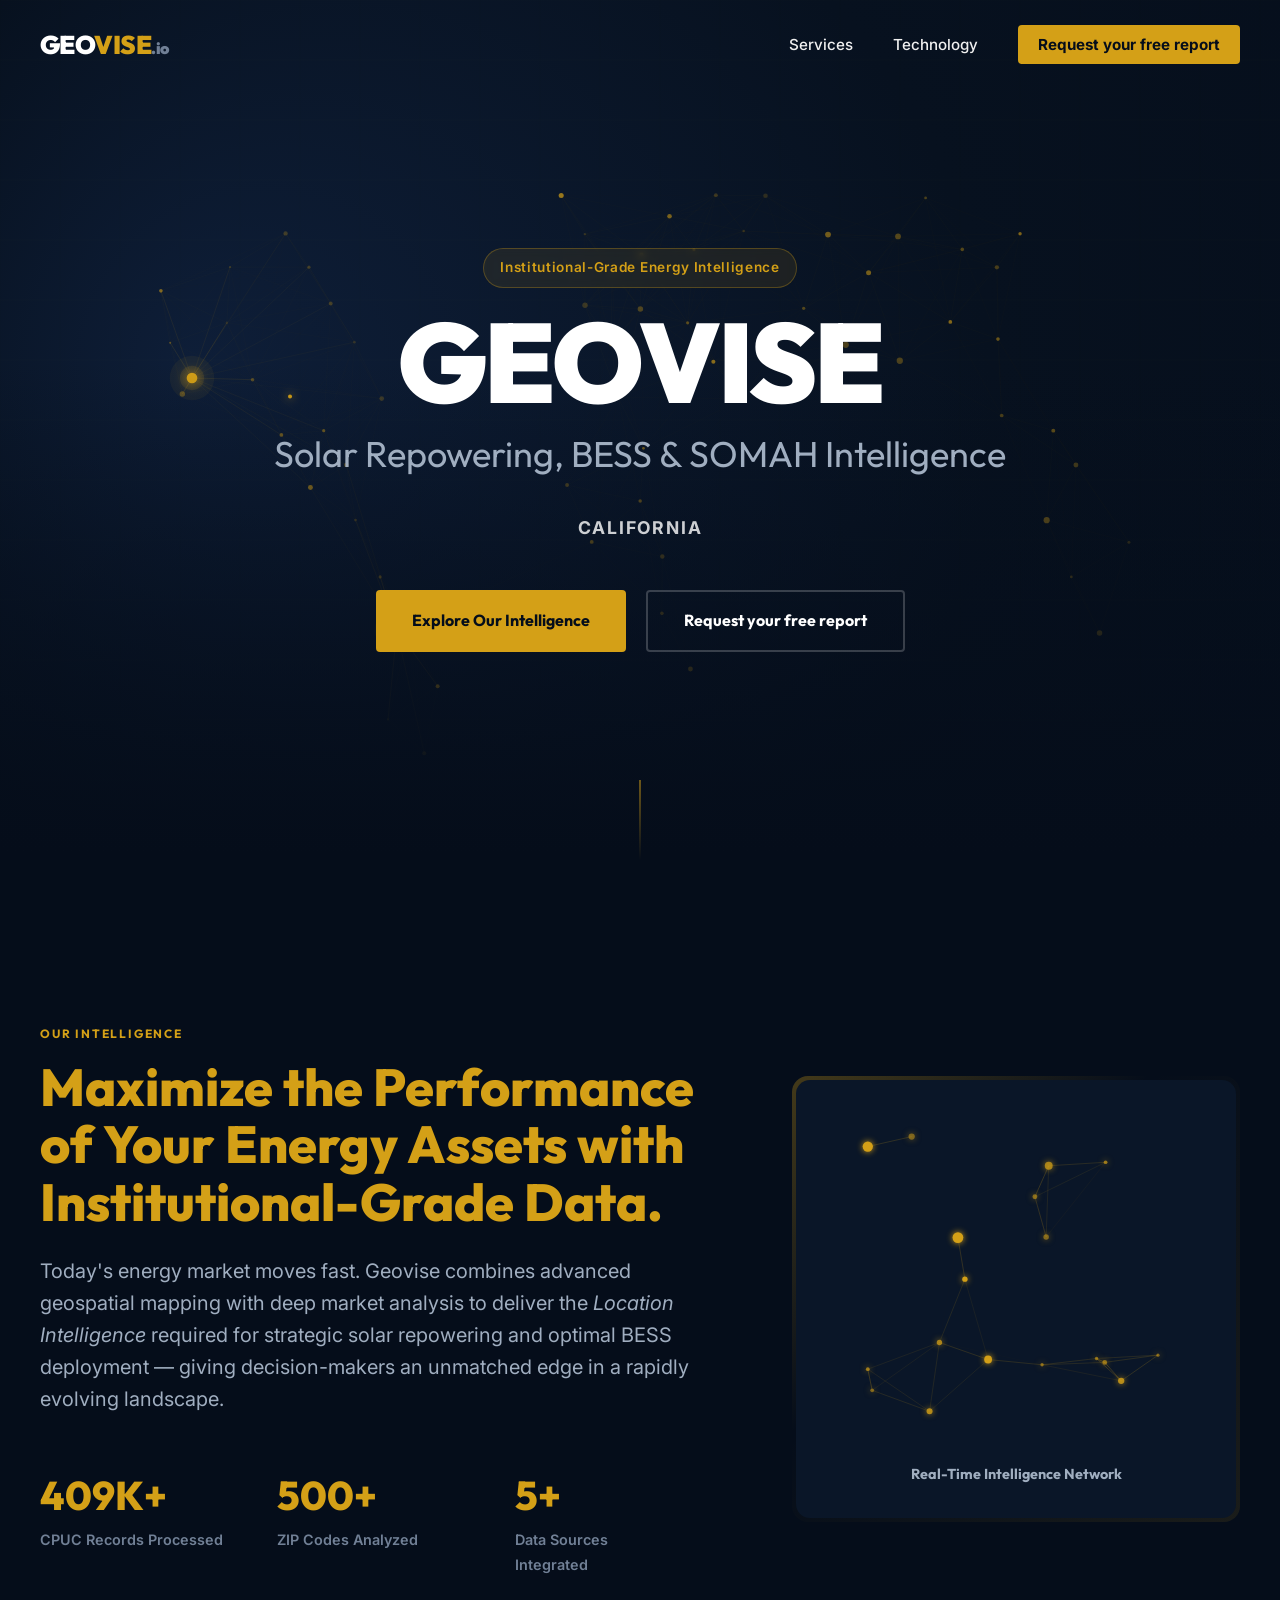
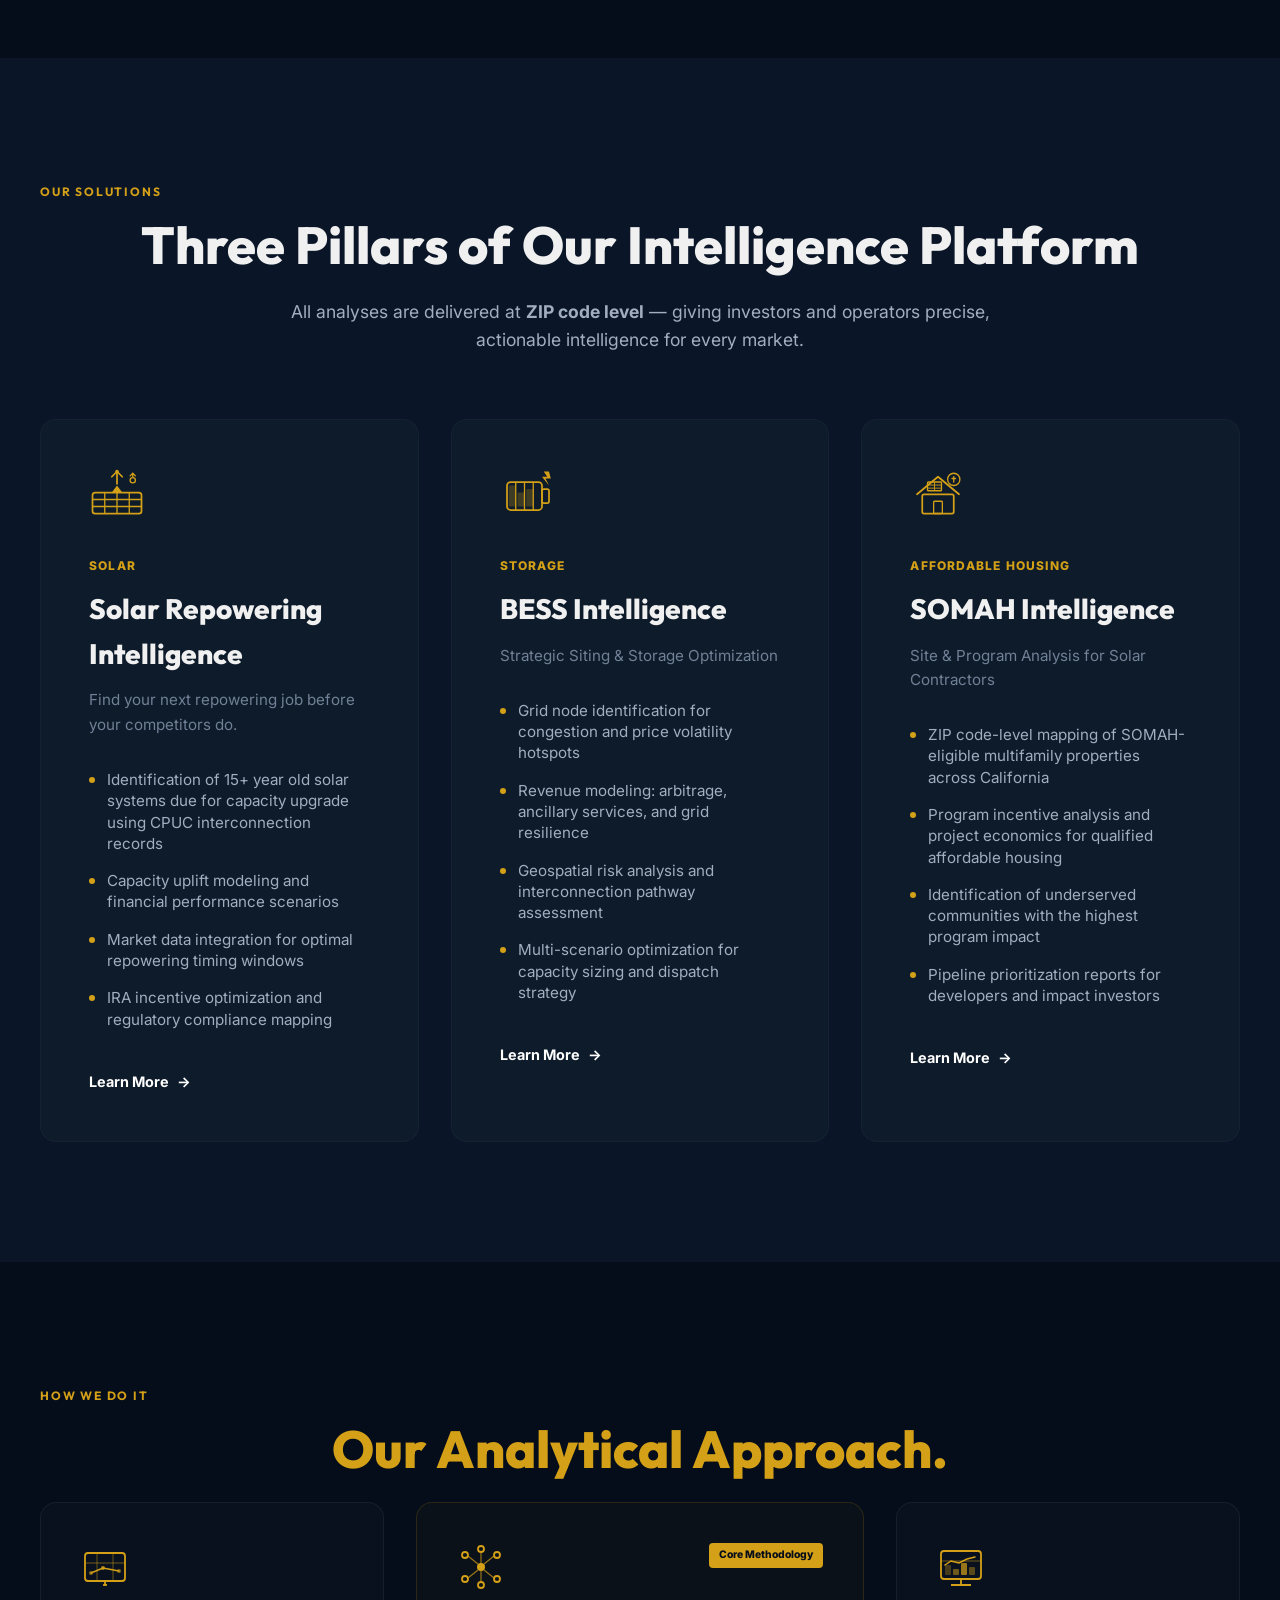
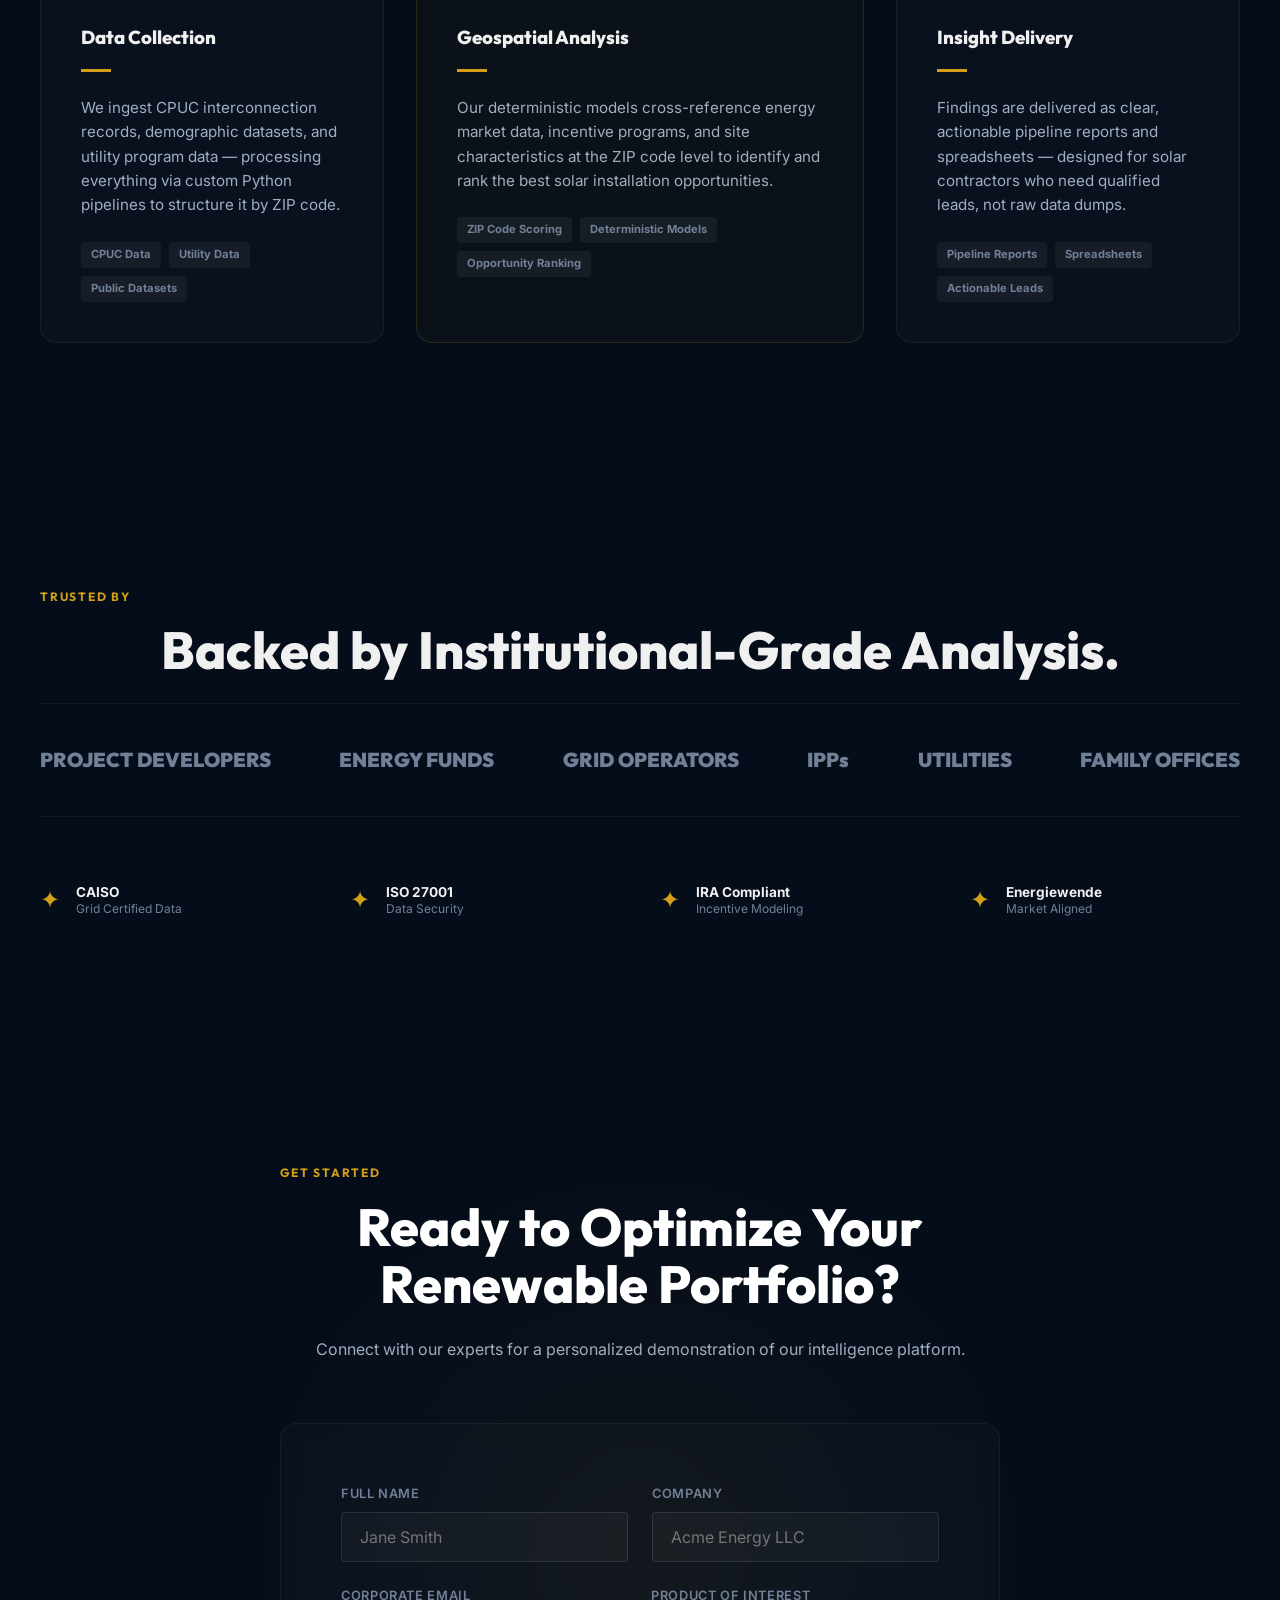
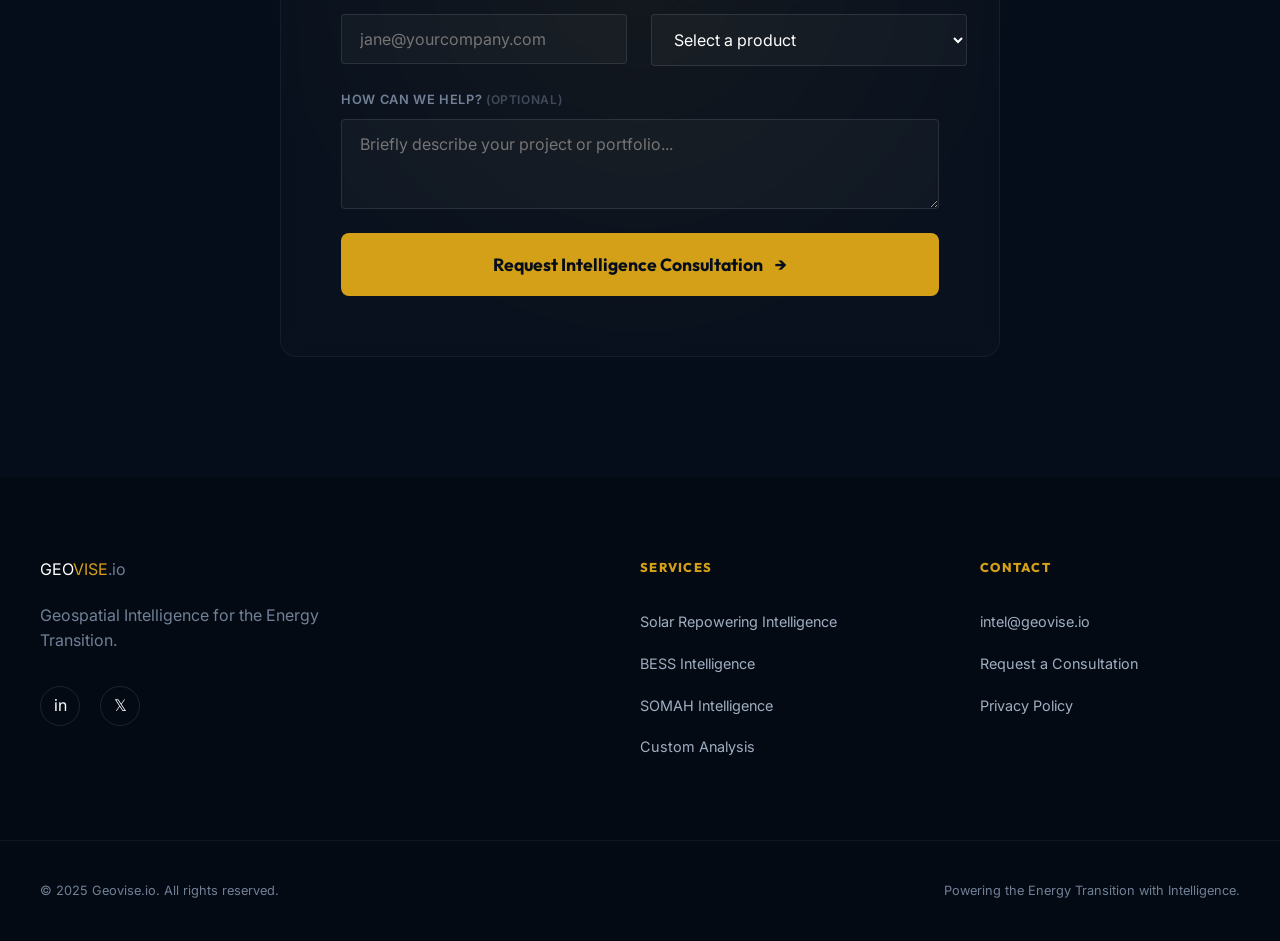
==== index.html @ d4339ce0 "feat: initial commit with landing page and supabase functions" ====
<!DOCTYPE html>
<html lang="en">
<head>
  <meta charset="UTF-8" />
  <meta name="viewport" content="width=device-width, initial-scale=1.0" />
  <title>Geovise.io — Solar Repowering & BESS Intelligence</title>
  <meta name="description" content="Geovise provides institutional-grade geospatial intelligence for solar repowering strategy and BESS deployment optimization across California, Caribbean, LATAM, and Germany." />
  <link rel="preconnect" href="https://fonts.googleapis.com" />
  <link rel="preconnect" href="https://fonts.gstatic.com" crossorigin />
  <link href="https://fonts.googleapis.com/css2?family=Outfit:wght@300;400;500;600;700;800;900&family=Inter:wght@300;400;500;600&display=swap" rel="stylesheet" />
  <link rel="stylesheet" href="styles.css" />
</head>
<body>

  <!-- ====== NAVBAR ====== -->
  <nav class="navbar" id="navbar">
    <div class="nav-container">
      <div class="nav-logo">
        <span class="logo-geo">GEO</span><span class="logo-vise">VISE</span><span class="logo-dot">.io</span>
      </div>
      <ul class="nav-links">
        <li><a href="#services">Services</a></li>
        <li><a href="#technology">Technology</a></li>
        <li><a href="#contact" class="nav-cta">Request your free report</a></li>
      </ul>
      <button class="nav-hamburger" id="hamburger" aria-label="Toggle menu">
        <span></span><span></span><span></span>
      </button>
    </div>
  </nav>

  <!-- ====== 1. HERO ====== -->
  <section class="hero" id="home">
    <canvas id="heroCanvas"></canvas>
    <div class="hero-overlay"></div>
    <div class="hero-content">
      <div class="hero-badge">Institutional-Grade Energy Intelligence</div>
      <h1 class="hero-title">GEOVISE</h1>
      <h2 class="hero-subtitle">Solar Repowering, BESS &amp; SOMAH Intelligence</h2>
      <p class="hero-markets">
        <span class="market-tag">California</span>
      </p>
      <div class="hero-cta-group">
        <a href="#services" class="btn btn-gold" id="hero-cta">Explore Our Intelligence</a>
        <a href="#contact" class="btn btn-outline">Request your free report</a>
      </div>
    </div>
    <div class="hero-scroll-indicator">
      <div class="scroll-line"></div>
    </div>
  </section>

  <!-- ====== 2. VALUE PROPOSITION ====== -->
  <section class="value-section" id="value">
    <div class="container">
      <div class="value-grid">
        <div class="value-text">
          <span class="section-label">Our Intelligence</span>
          <h2 class="section-title gold">Maximize the Performance of Your Energy Assets with Institutional-Grade Data.</h2>
          <p class="value-body">
            Today's energy market moves fast. Geovise combines advanced geospatial mapping with deep market analysis to deliver the <em>Location Intelligence</em> required for strategic solar repowering and optimal BESS deployment — giving decision-makers an unmatched edge in a rapidly evolving landscape.
          </p>
          <div class="value-stats">
            <div class="stat-item">
              <span class="stat-number">409K+</span>
              <span class="stat-label">CPUC Records Processed</span>
            </div>
            <div class="stat-item">
              <span class="stat-number">500+</span>
              <span class="stat-label">ZIP Codes Analyzed</span>
            </div>
            <div class="stat-item">
              <span class="stat-number">5+</span>
              <span class="stat-label">Data Sources<br/>Integrated</span>
            </div>
          </div>
        </div>
        <div class="value-visual">
          <div class="glowing-card">
            <div class="glowing-card-inner">
              <canvas id="miniNetworkCanvas" width="320" height="320"></canvas>
              <div class="glowing-label">Real-Time Intelligence Network</div>
            </div>
          </div>
        </div>
      </div>
    </div>
  </section>

  <!-- ====== 3. PRODUCTS / SERVICES ====== -->
  <section class="services-section" id="services">
    <div class="container">
      <span class="section-label centered">Our Solutions</span>
      <h2 class="section-title centered">Three Pillars of Our Intelligence Platform</h2>
      <p class="services-intro">All analyses are delivered at <strong>ZIP code level</strong> — giving investors and operators precise, actionable intelligence for every market.</p>
      <div class="services-grid services-grid-3">

        <!-- Card 1 -->
        <div class="service-card" id="card-repowering">
          <div class="service-card-glow"></div>
          <div class="service-icon">
            <svg viewBox="0 0 64 64" fill="none" xmlns="http://www.w3.org/2000/svg">
              <rect x="4" y="28" width="56" height="24" rx="3" stroke="#D4A017" stroke-width="2"/>
              <line x1="4" y1="36" x2="60" y2="36" stroke="#D4A017" stroke-width="1.5"/>
              <line x1="4" y1="44" x2="60" y2="44" stroke="#D4A017" stroke-width="1.5"/>
              <line x1="18" y1="28" x2="18" y2="52" stroke="#D4A017" stroke-width="1.5"/>
              <line x1="32" y1="28" x2="32" y2="52" stroke="#D4A017" stroke-width="1.5"/>
              <line x1="46" y1="28" x2="46" y2="52" stroke="#D4A017" stroke-width="1.5"/>
              <path d="M32 20 L26 28 L38 28 Z" fill="#D4A017"/>
              <path d="M32 4 L32 18" stroke="#D4A017" stroke-width="2" stroke-linecap="round"/>
              <path d="M26 10 L32 4 L38 10" stroke="#D4A017" stroke-width="2" stroke-linecap="round" stroke-linejoin="round"/>
              <circle cx="32" cy="4" r="2" fill="#D4A017"/>
              <circle cx="50" cy="14" r="3" fill="none" stroke="#D4A017" stroke-width="1.5"/>
              <line x1="50" y1="11" x2="50" y2="6" stroke="#D4A017" stroke-width="1.5"/>
              <path d="M47 9 L50 6 L53 9" stroke="#D4A017" stroke-width="1.5" stroke-linecap="round"/>
            </svg>
          </div>
          <div class="service-tag">Solar</div>
          <h3 class="service-title">Solar Repowering Intelligence</h3>
          <p class="service-subtitle">Find your next repowering job before your competitors do.</p>
          <ul class="service-list">
            <li>
              <span class="list-dot"></span>
              Identification of 15+ year old solar systems due for capacity upgrade using CPUC interconnection records
            </li>
            <li>
              <span class="list-dot"></span>
              Capacity uplift modeling and financial performance scenarios
            </li>
            <li>
              <span class="list-dot"></span>
              Market data integration for optimal repowering timing windows
            </li>
            <li>
              <span class="list-dot"></span>
              IRA incentive optimization and regulatory compliance mapping
            </li>
          </ul>
          <a href="#contact" class="service-cta">Learn More <span>→</span></a>
        </div>

        <!-- Card 2 -->
        <div class="service-card" id="card-bess">
          <div class="service-card-glow"></div>
          <div class="service-icon">
            <svg viewBox="0 0 64 64" fill="none" xmlns="http://www.w3.org/2000/svg">
              <rect x="8" y="16" width="40" height="32" rx="4" stroke="#D4A017" stroke-width="2"/>
              <rect x="48" y="24" width="8" height="16" rx="2" stroke="#D4A017" stroke-width="2"/>
              <line x1="18" y1="16" x2="18" y2="48" stroke="#D4A017" stroke-width="1.5"/>
              <line x1="28" y1="16" x2="28" y2="48" stroke="#D4A017" stroke-width="1.5"/>
              <line x1="38" y1="16" x2="38" y2="48" stroke="#D4A017" stroke-width="1.5"/>
              <rect x="10" y="20" width="8" height="24" rx="1" fill="#D4A017" fill-opacity="0.25"/>
              <rect x="20" y="28" width="8" height="16" rx="1" fill="#D4A017" fill-opacity="0.25"/>
              <rect x="30" y="24" width="8" height="20" rx="1" fill="#D4A017" fill-opacity="0.25"/>
              <path d="M56 4 L50 4 L54 10 L48 10 L56 20 L52 12 L58 12 Z" fill="#D4A017"/>
            </svg>
          </div>
          <div class="service-tag">Storage</div>
          <h3 class="service-title">BESS Intelligence</h3>
          <p class="service-subtitle">Strategic Siting & Storage Optimization</p>
          <ul class="service-list">
            <li>
              <span class="list-dot"></span>
              Grid node identification for congestion and price volatility hotspots
            </li>
            <li>
              <span class="list-dot"></span>
              Revenue modeling: arbitrage, ancillary services, and grid resilience
            </li>
            <li>
              <span class="list-dot"></span>
              Geospatial risk analysis and interconnection pathway assessment
            </li>
            <li>
              <span class="list-dot"></span>
              Multi-scenario optimization for capacity sizing and dispatch strategy
            </li>
          </ul>
          <a href="#contact" class="service-cta">Learn More <span>→</span></a>
        </div>

        <!-- Card 3: SOMAH -->
        <div class="service-card" id="card-somah">
          <div class="service-card-glow"></div>
          <div class="service-icon">
            <svg viewBox="0 0 64 64" fill="none" xmlns="http://www.w3.org/2000/svg">
              <path d="M8 30 L32 10 L56 30" stroke="#D4A017" stroke-width="2" stroke-linecap="round" stroke-linejoin="round"/>
              <rect x="14" y="30" width="36" height="22" rx="2" stroke="#D4A017" stroke-width="2"/>
              <rect x="27" y="38" width="10" height="14" rx="1" stroke="#D4A017" stroke-width="1.5"/>
              <rect x="20" y="16" width="16" height="10" rx="1" stroke="#D4A017" stroke-width="1.5"/>
              <line x1="20" y1="19.5" x2="36" y2="19.5" stroke="#D4A017" stroke-width="1"/>
              <line x1="20" y1="23" x2="36" y2="23" stroke="#D4A017" stroke-width="1"/>
              <line x1="28" y1="16" x2="28" y2="26" stroke="#D4A017" stroke-width="1"/>
              <circle cx="50" cy="13" r="7" stroke="#D4A017" stroke-width="1.5"/>
              <path d="M50 10 L50 16 M48 12 L52 12" stroke="#D4A017" stroke-width="1.5" stroke-linecap="round"/>
            </svg>
          </div>
          <div class="service-tag">Affordable Housing</div>
          <h3 class="service-title">SOMAH Intelligence</h3>
          <p class="service-subtitle">Site &amp; Program Analysis for Solar Contractors</p>
          <ul class="service-list">
            <li>
              <span class="list-dot"></span>
              ZIP code-level mapping of SOMAH-eligible multifamily properties across California
            </li>
            <li>
              <span class="list-dot"></span>
              Program incentive analysis and project economics for qualified affordable housing
            </li>
            <li>
              <span class="list-dot"></span>
              Identification of underserved communities with the highest program impact
            </li>
            <li>
              <span class="list-dot"></span>
              Pipeline prioritization reports for developers and impact investors
            </li>
          </ul>
          <a href="#contact" class="service-cta">Learn More <span>→</span></a>
        </div>

      </div>
    </div>
  </section>


  <!-- ====== 5. TECHNOLOGY ====== -->
  <section class="tech-section" id="technology">
    <div class="container">
      <span class="section-label centered">How We Do It</span>
      <h2 class="section-title gold centered">Our Analytical Approach.</h2>
      <div class="tech-grid">

        <div class="tech-box" id="tech-1">
          <div class="tech-icon-wrap">
            <svg viewBox="0 0 48 48" fill="none">
              <rect x="4" y="10" width="40" height="28" rx="3" stroke="#D4A017" stroke-width="1.8"/>
              <line x1="4" y1="20" x2="44" y2="20" stroke="#D4A017" stroke-width="1.2" opacity="0.5"/>
              <line x1="16" y1="10" x2="16" y2="38" stroke="#D4A017" stroke-width="1.2" opacity="0.4"/>
              <line x1="32" y1="10" x2="32" y2="38" stroke="#D4A017" stroke-width="1.2" opacity="0.4"/>
              <circle cx="10" cy="30" r="2" fill="#D4A017" opacity="0.6"/>
              <circle cx="22" cy="25" r="2" fill="#D4A017" opacity="0.8"/>
              <circle cx="38" cy="28" r="2" fill="#D4A017" opacity="0.6"/>
              <path d="M10 30 L22 25 L38 28" stroke="#D4A017" stroke-width="1.4" stroke-linecap="round"/>
              <line x1="22" y1="42" x2="26" y2="42" stroke="#D4A017" stroke-width="1.8"/>
              <line x1="24" y1="38" x2="24" y2="42" stroke="#D4A017" stroke-width="1.8"/>
            </svg>
          </div>
          <h3 class="tech-title">Data Collection</h3>
          <div class="tech-divider"></div>
          <p class="tech-body">We ingest CPUC interconnection records, demographic datasets, and utility program data — processing everything via custom Python pipelines to structure it by ZIP code.</p>
          <ul class="tech-tags">
            <li>CPUC Data</li>
            <li>Utility Data</li>
            <li>Public Datasets</li>
          </ul>
        </div>

        <div class="tech-box featured" id="tech-2">
          <div class="tech-icon-wrap">
            <svg viewBox="0 0 48 48" fill="none">
              <circle cx="24" cy="24" r="4" fill="#D4A017"/>
              <circle cx="8" cy="12" r="3" stroke="#D4A017" stroke-width="1.8"/>
              <circle cx="40" cy="12" r="3" stroke="#D4A017" stroke-width="1.8"/>
              <circle cx="8" cy="36" r="3" stroke="#D4A017" stroke-width="1.8"/>
              <circle cx="40" cy="36" r="3" stroke="#D4A017" stroke-width="1.8"/>
              <circle cx="24" cy="6" r="3" stroke="#D4A017" stroke-width="1.8"/>
              <circle cx="24" cy="42" r="3" stroke="#D4A017" stroke-width="1.8"/>
              <line x1="11" y1="13" x2="21" y2="21" stroke="#D4A017" stroke-width="1.2" opacity="0.7"/>
              <line x1="37" y1="13" x2="27" y2="21" stroke="#D4A017" stroke-width="1.2" opacity="0.7"/>
              <line x1="11" y1="35" x2="21" y2="27" stroke="#D4A017" stroke-width="1.2" opacity="0.7"/>
              <line x1="37" y1="35" x2="27" y2="27" stroke="#D4A017" stroke-width="1.2" opacity="0.7"/>
              <line x1="24" y1="9" x2="24" y2="20" stroke="#D4A017" stroke-width="1.2" opacity="0.7"/>
              <line x1="24" y1="28" x2="24" y2="39" stroke="#D4A017" stroke-width="1.2" opacity="0.7"/>
            </svg>
          </div>
          <div class="tech-featured-badge">Core Methodology</div>
          <h3 class="tech-title">Geospatial Analysis</h3>
          <div class="tech-divider"></div>
          <p class="tech-body">Our deterministic models cross-reference energy market data, incentive programs, and site characteristics at the ZIP code level to identify and rank the best solar installation opportunities.</p>
          <ul class="tech-tags">
            <li>ZIP Code Scoring</li>
            <li>Deterministic Models</li>
            <li>Opportunity Ranking</li>
          </ul>
        </div>

        <div class="tech-box" id="tech-3">
          <div class="tech-icon-wrap">
            <svg viewBox="0 0 48 48" fill="none">
              <rect x="4" y="8" width="40" height="28" rx="3" stroke="#D4A017" stroke-width="1.8"/>
              <line x1="4" y1="18" x2="44" y2="18" stroke="#D4A017" stroke-width="1.2" opacity="0.5"/>
              <rect x="8" y="22" width="6" height="10" rx="1" fill="#D4A017" fill-opacity="0.3"/>
              <rect x="16" y="26" width="6" height="6" rx="1" fill="#D4A017" fill-opacity="0.5"/>
              <rect x="24" y="20" width="6" height="12" rx="1" fill="#D4A017" fill-opacity="0.7"/>
              <rect x="32" y="24" width="6" height="8" rx="1" fill="#D4A017" fill-opacity="0.4"/>
              <path d="M8 22 L14 18 L22 20 L30 16 L38 14" stroke="#D4A017" stroke-width="1.5" stroke-linecap="round"/>
              <line x1="20" y1="36" x2="28" y2="36" stroke="#D4A017" stroke-width="1.8"/>
              <line x1="24" y1="36" x2="24" y2="42" stroke="#D4A017" stroke-width="1.8"/>
              <line x1="14" y1="42" x2="34" y2="42" stroke="#D4A017" stroke-width="2"/>
            </svg>
          </div>
          <h3 class="tech-title">Insight Delivery</h3>
          <div class="tech-divider"></div>
          <p class="tech-body">Findings are delivered as clear, actionable pipeline reports and spreadsheets — designed for solar contractors who need qualified leads, not raw data dumps.</p>
          <ul class="tech-tags">
            <li>Pipeline Reports</li>
            <li>Spreadsheets</li>
            <li>Actionable Leads</li>
          </ul>
        </div>

      </div>
    </div>
  </section>

  <!-- ====== 6. TRUST / SOCIAL PROOF ====== -->
  <section class="trust-section" id="trust">
    <div class="container">
      <span class="section-label centered">Trusted By</span>
      <h2 class="section-title centered">Backed by Institutional-Grade Analysis.</h2>
      <div class="trust-strip">
        <div class="trust-logo">PROJECT DEVELOPERS</div>
        <div class="trust-logo">ENERGY FUNDS</div>
        <div class="trust-logo">GRID OPERATORS</div>
        <div class="trust-logo">IPPs</div>
        <div class="trust-logo">UTILITIES</div>
        <div class="trust-logo">FAMILY OFFICES</div>
      </div>
      <div class="trust-badges">
        <div class="trust-badge">
          <div class="trust-badge-icon">✦</div>
          <div class="trust-badge-text">CAISO<br/><small>Grid Certified Data</small></div>
        </div>
        <div class="trust-badge">
          <div class="trust-badge-icon">✦</div>
          <div class="trust-badge-text">ISO 27001<br/><small>Data Security</small></div>
        </div>
        <div class="trust-badge">
          <div class="trust-badge-icon">✦</div>
          <div class="trust-badge-text">IRA Compliant<br/><small>Incentive Modeling</small></div>
        </div>
        <div class="trust-badge">
          <div class="trust-badge-icon">✦</div>
          <div class="trust-badge-text">Energiewende<br/><small>Market Aligned</small></div>
        </div>
      </div>
    </div>
  </section>

  <!-- ====== 7. LEAD GEN / CTA ====== -->
  <section class="contact-section" id="contact">
    <div class="contact-bg-glow"></div>
    <div class="container contact-container">
      <div class="contact-header">
        <span class="section-label centered">Get Started</span>
        <h2 class="section-title centered white">Ready to Optimize Your Renewable Portfolio?</h2>
        <p class="contact-subtitle">Connect with our experts for a personalized demonstration of our intelligence platform.</p>
      </div>
      <form class="contact-form" id="contactForm" novalidate>
        <div class="form-row">
          <div class="form-group">
            <label for="fullName">Full Name</label>
            <input type="text" id="fullName" name="fullName" placeholder="Jane Smith" required />
          </div>
          <div class="form-group">
            <label for="company">Company</label>
            <input type="text" id="company" name="company" placeholder="Acme Energy LLC" required />
          </div>
        </div>
        <div class="form-row">
          <div class="form-group">
            <label for="email">Corporate Email</label>
            <input type="email" id="email" name="email" placeholder="jane@yourcompany.com" required />
          </div>
          <div class="form-group">
            <label for="product">Product of Interest</label>
            <select id="product" name="product" required>
              <option value="" disabled selected>Select a product</option>
              <option value="Solar Repowering Pipeline Report">Solar Repowering Pipeline Report</option>
              <option value="SOMAH Market Intelligence Report">SOMAH Market Intelligence Report</option>
              <option value="BESS Site Intelligence Report">BESS Site Intelligence Report</option>
              <option value="Custom Analysis — Contact us">Custom Analysis — Contact us</option>
            </select>
          </div>
        </div>
        <div class="form-group full-width">
          <label for="message">How Can We Help? <span class="optional">(Optional)</span></label>
          <textarea id="message" name="message" rows="3" placeholder="Briefly describe your project or portfolio..."></textarea>
        </div>
        <button type="submit" class="btn btn-gold btn-large" id="submitBtn">
          Request Intelligence Consultation
          <span class="btn-arrow">→</span>
        </button>
      </form>
      <div class="form-success" id="formSuccess">
        <div class="success-icon">✦</div>
        <h3>Request Received</h3>
        <p>Our intelligence team will reach out within 24 hours.</p>
      </div>
    </div>
  </section>

  <!-- ====== 8. FOOTER ====== -->
  <footer class="footer" id="footer">
    <div class="footer-top">
      <div class="container footer-grid">
        <div class="footer-brand">
          <div class="footer-logo">
            <span class="logo-geo">GEO</span><span class="logo-vise">VISE</span><span class="logo-dot">.io</span>
          </div>
          <p class="footer-tagline">Geospatial Intelligence for the Energy Transition.</p>
          <div class="footer-socials">
            <a href="#" aria-label="LinkedIn" class="social-link">in</a>
            <a href="#" aria-label="Twitter/X" class="social-link">𝕏</a>
          </div>
        </div>
        <div class="footer-col">
          <h5 class="footer-heading">Services</h5>
          <ul>
            <li><a href="#services">Solar Repowering Intelligence</a></li>
            <li><a href="#services">BESS Intelligence</a></li>
            <li><a href="#services">SOMAH Intelligence</a></li>
            <li><a href="#contact">Custom Analysis</a></li>
          </ul>
        </div>

        <div class="footer-col">
          <h5 class="footer-heading">Contact</h5>
          <ul>
            <li><a href="mailto:intel@geovise.io">intel@geovise.io</a></li>
            <li><a href="#contact">Request a Consultation</a></li>
            <li><a href="#">Privacy Policy</a></li>
          </ul>
        </div>
      </div>
    </div>
    <div class="footer-bottom">
      <div class="container footer-bottom-inner">
        <span>© 2025 Geovise.io. All rights reserved.</span>
        <span>Powering the Energy Transition with Intelligence.</span>
      </div>
    </div>
  </footer>

  <script src="main.js"></script>
</body>
</html>
---- styles.css ----
/* =========================================================
   GEOVISE.IO — STYLES.CSS
    Institutional-Grade Energy Transition Intelligence
   ========================================================= */

/* ── 1. TOKENS & RESET ──────────────────────────────────── */
:root {
  /* Colors - Sleek Navy & Gold Palette */
  --bg-deep: #050d1a;
  --bg-dark: #0a1628;
  --bg-light: #0d1b2a;
  --bg-accent: #1b263b;

  --navy-900: #0d1b2a;
  --navy-800: #1b263b;
  --navy-600: #415a77;

  --gold-500: #D4A017;
  --gold-400: #e5b32f;
  --gold-600: #b8860b;

  --text-primary: #f0f0f0;
  --text-secondary: #a0aec0;
  --text-muted: #718096;

  --white: #ffffff;
  --black: #000000;

  /* Typography */
  --font-heading: 'Outfit', sans-serif;
  --font-body: 'Inter', sans-serif;

  /* Spacing & Borders */
  --container-width: 1280px;
  --radius-sm: 4px;
  --radius-md: 8px;
  --radius-lg: 16px;
  --border-glow: 1px solid rgba(212, 160, 23, 0.15);

  /* Animations */
  --transition-smooth: all 0.4s cubic-bezier(0.165, 0.84, 0.44, 1);
  --transition-fast: all 0.2s ease;
}

* {
  margin: 0;
  padding: 0;
  box-sizing: border-box;
}

html {
  scroll-behavior: smooth;
}

body {
  background-color: var(--bg-deep);
  color: var(--text-primary);
  font-family: var(--font-body);
  line-height: 1.6;
  overflow-x: hidden;
  -webkit-font-smoothing: antialiased;
}

/* ── 2. GENERAL UTILITIES ───────────────────────────────── */
.container {
  max-width: var(--container-width);
  margin: 0 auto;
  padding: 0 40px;
}

section {
  padding: 120px 0;
  position: relative;
}

.centered { text-align: center; }
.gold { color: var(--gold-500); }
.white { color: var(--white); }

.section-label {
  display: inline-block;
  text-transform: uppercase;
  letter-spacing: 0.15em;
  font-weight: 700;
  font-size: 0.75rem;
  color: var(--gold-500);
  margin-bottom: 1rem;
  font-family: var(--font-heading);
}

.section-title {
  font-family: var(--font-heading);
  font-size: clamp(2rem, 5vw, 3.25rem);
  font-weight: 800;
  line-height: 1.1;
  margin-bottom: 1.5rem;
}

.btn {
  display: inline-flex;
  align-items: center;
  justify-content: center;
  padding: 16px 36px;
  font-family: var(--font-heading);
  font-weight: 700;
  font-size: 1rem;
  text-decoration: none;
  border-radius: var(--radius-sm);
  transition: var(--transition-smooth);
  cursor: pointer;
  border: none;
}

.btn-gold {
  background: var(--gold-500);
  color: var(--bg-deep);
}
.btn-gold:hover {
  background: var(--gold-400);
  transform: translateY(-2px);
  box-shadow: 0 10px 20px rgba(212, 160, 23, 0.2);
}

.btn-outline {
  background: transparent;
  color: var(--white);
  border: 2px solid rgba(255, 255, 255, 0.2);
}
.btn-outline:hover {
  border-color: var(--gold-500);
  color: var(--gold-500);
  transform: translateY(-2px);
}

/* ── 3. NAVBAR ─────────────────────────────────────────── */
.navbar {
  position: fixed;
  top: 0;
  left: 0;
  width: 100%;
  height: 90px;
  z-index: 1000;
  display: flex;
  align-items: center;
  transition: var(--transition-smooth);
}

.navbar.scrolled {
  height: 70px;
  background: rgba(5, 13, 26, 0.85);
  backdrop-filter: blur(12px);
  border-bottom: 1px solid rgba(212, 160, 23, 0.1);
}

.nav-container {
  width: 100%;
  max-width: var(--container-width);
  margin: 0 auto;
  padding: 0 40px;
  display: flex;
  justify-content: space-between;
  align-items: center;
}

.nav-logo {
  font-family: var(--font-heading);
  font-size: 1.6rem;
  font-weight: 900;
  letter-spacing: -0.02em;
}
.logo-geo { color: var(--white); }
.logo-vise { color: var(--gold-500); }
.logo-dot { color: var(--text-muted); font-size: 1rem; }

.nav-links {
  display: flex;
  list-style: none;
  gap: 40px;
}
.nav-links a {
  text-decoration: none;
  color: var(--text-primary);
  font-weight: 500;
  font-size: 0.95rem;
  transition: var(--transition-fast);
}
.nav-links a:hover {
  color: var(--gold-500);
}

.nav-cta {
  background: var(--gold-500);
  color: var(--bg-deep) !important;
  padding: 10px 20px;
  border-radius: var(--radius-sm);
  font-weight: 700 !important;
}

.nav-hamburger {
  display: none;
  background: none;
  border: none;
  width: 30px;
  height: 20px;
  position: relative;
  cursor: pointer;
}
.nav-hamburger span {
  display: block;
  width: 100%;
  height: 2px;
  background: var(--white);
  margin-bottom: 6px;
  transition: 0.3s;
}

/* ── 4. HERO SECTION ───────────────────────────────────── */
.hero {
  height: 100vh;
  min-height: 800px;
  display: flex;
  align-items: center;
  justify-content: center;
  text-align: center;
  overflow: hidden;
  position: relative;
}

#heroCanvas {
  position: absolute;
  top: 0;
  left: 0;
  width: 100%;
  height: 100%;
}

.hero-overlay {
  position: absolute;
  top: 0;
  left: 0;
  width: 100%;
  height: 100%;
  background: linear-gradient(to bottom, transparent 40%, var(--bg-deep) 95%);
}

.hero-content {
  position: relative;
  z-index: 10;
  max-width: 900px;
  padding: 0 20px;
}

.hero-badge {
  display: inline-block;
  padding: 8px 16px;
  background: rgba(212, 160, 23, 0.1);
  border: 1px solid rgba(212, 160, 23, 0.3);
  color: var(--gold-500);
  font-weight: 600;
  font-size: 0.85rem;
  border-radius: 40px;
  margin-bottom: 24px;
  letter-spacing: 0.05em;
  backdrop-filter: blur(4px);
}

.hero-title {
  font-family: var(--font-heading);
  font-size: clamp(3.5rem, 10vw, 7rem);
  font-weight: 900;
  color: var(--white);
  line-height: 0.9;
  margin-bottom: 12px;
  letter-spacing: -3px;
}

.hero-subtitle {
  font-family: var(--font-heading);
  font-size: clamp(1.25rem, 3vw, 2.25rem);
  font-weight: 400;
  color: var(--text-secondary);
  margin-bottom: 32px;
}

.hero-markets {
  margin-bottom: 48px;
  display: flex;
  gap: 12px;
  justify-content: center;
}
.market-tag {
  color: var(--white);
  font-weight: 700;
  font-size: 1.1rem;
  letter-spacing: 0.1em;
  text-transform: uppercase;
  opacity: 0.8;
}

.hero-cta-group {
  display: flex;
  gap: 20px;
  justify-content: center;
}

.hero-scroll-indicator {
  position: absolute;
  bottom: 40px;
  left: 50%;
  transform: translateX(-50%);
  display: flex;
  flex-direction: column;
  align-items: center;
}
.scroll-line {
  width: 1px;
  height: 80px;
  background: linear-gradient(to bottom, var(--gold-500), transparent);
  animation: scrollAnim 2s infinite;
}

@keyframes scrollAnim {
  0% { transform: scaleY(0); transform-origin: top; }
  50% { transform: scaleY(1); transform-origin: top; }
  51% { transform: scaleY(1); transform-origin: bottom; }
  100% { transform: scaleY(0); transform-origin: bottom; }
}

/* ── 5. VALUE PROPOSITION ───────────────────────────────── */
.value-section {
  padding-bottom: 80px;
}
.value-grid {
  display: grid;
  grid-template-columns: 1.2fr 0.8fr;
  gap: 80px;
  align-items: center;
}

.value-body {
  font-size: 1.25rem;
  color: var(--text-secondary);
  margin-bottom: 48px;
}

.value-stats {
  display: grid;
  grid-template-columns: repeat(3, 1fr);
  gap: 40px;
}
.stat-number {
  display: block;
  font-family: var(--font-heading);
  font-size: 2.5rem;
  font-weight: 800;
  color: var(--gold-500);
}
.stat-label {
  font-size: 0.9rem;
  font-weight: 600;
  color: var(--text-muted);
}

.glowing-card {
  position: relative;
  padding: 4px;
  background: linear-gradient(135deg, rgba(212,160,23,0.3) 0%, transparent 40%, rgba(212,160,23,0.1) 100%);
  border-radius: var(--radius-lg);
}
.glowing-card-inner {
  background: var(--bg-dark);
  border-radius: calc(var(--radius-lg) - 2px);
  padding: 32px;
  text-align: center;
  position: relative;
}
#miniNetworkCanvas {
  max-width: 100%;
}
.glowing-label {
  margin-top: 24px;
  font-family: var(--font-heading);
  font-weight: 700;
  color: var(--text-secondary);
  font-size: 0.9rem;
}

/* ── 6. SERVICES ───────────────────────────────────────── */
.services-section { background: var(--bg-dark); }
.services-intro {
  max-width: 700px;
  margin: 0 auto 64px;
  text-align: center;
  font-size: 1.1rem;
  color: var(--text-secondary);
}

.services-grid {
  display: grid;
  grid-template-columns: repeat(3, 1fr);
  gap: 32px;
}

.service-card {
  background: var(--bg-light);
  padding: 48px;
  border-radius: var(--radius-lg);
  border: 1px solid rgba(255, 255, 255, 0.03);
  transition: var(--transition-smooth);
  position: relative;
  overflow: hidden;
}
.service-card:hover { border-color: rgba(212, 160, 23, 0.2); }

.service-icon { width: 56px; height: 56px; margin-bottom: 32px; }

.service-tag {
  font-size: 0.75rem;
  font-weight: 800;
  text-transform: uppercase;
  color: var(--gold-500);
  margin-bottom: 12px;
  letter-spacing: 0.1em;
}

.service-title {
  font-family: var(--font-heading);
  font-size: 1.75rem;
  font-weight: 800;
  margin-bottom: 12px;
}
.service-subtitle {
  color: var(--text-muted);
  font-size: 0.95rem;
  margin-bottom: 32px;
}

.service-list {
  list-style: none;
  margin-bottom: 40px;
}
.service-list li {
  font-size: 0.95rem;
  color: var(--text-secondary);
  margin-bottom: 16px;
  display: flex;
  line-height: 1.4;
}
.list-dot {
  width: 6px;
  height: 6px;
  background: var(--gold-500);
  border-radius: 50%;
  margin-right: 12px;
  margin-top: 8px;
  flex-shrink: 0;
}

.service-cta {
  text-decoration: none;
  color: var(--white);
  font-weight: 700;
  font-size: 0.9rem;
  display: flex;
  align-items: center;
  gap: 8px;
}
.service-cta span { transition: transform 0.2s ease; }
.service-cta:hover span { transform: translateX(5px); }

/* ── 7. TECHNOLOGY ─────────────────────────────────────── */
.tech-grid {
  display: grid;
  grid-template-columns: 1fr 1.3fr 1fr;
  gap: 32px;
}

.tech-box {
  background: rgba(255, 255, 255, 0.02);
  border: 1px solid rgba(255, 255, 255, 0.05);
  padding: 40px;
  border-radius: var(--radius-lg);
  transition: var(--transition-fast);
}
.tech-box.featured {
  background: rgba(212, 160, 23, 0.03);
  border-color: rgba(212, 160, 23, 0.15);
  position: relative;
}

.tech-icon-wrap { width: 48px; height: 48px; margin-bottom: 32px; }

.tech-featured-badge {
  position: absolute;
  top: 40px;
  right: 40px;
  font-size: 0.65rem;
  font-weight: 800;
  background: var(--gold-500);
  color: var(--bg-deep);
  padding: 4px 10px;
  border-radius: 4px;
}

.tech-title { font-family: var(--font-heading); margin-bottom: 16px; font-weight: 800;}
.tech-divider { width: 30px; height: 3px; background: var(--gold-500); margin-bottom: 24px; }
.tech-body { color: var(--text-secondary); font-size: 0.95rem; margin-bottom: 24px; }

.tech-tags {
  display: flex;
  flex-wrap: wrap;
  list-style: none;
  gap: 8px;
}
.tech-tags li {
  font-size: 0.7rem;
  font-weight: 700;
  padding: 4px 10px;
  background: rgba(255, 255, 255, 0.05);
  border-radius: 4px;
  color: var(--text-muted);
}

/* ── 8. TRUST STRIP ────────────────────────────────────── */
.trust-strip {
  display: flex;
  justify-content: space-between;
  align-items: center;
  padding: 40px 0;
  border-top: 1px solid rgba(255, 255, 255, 0.05);
  border-bottom: 1px solid rgba(255, 255, 255, 0.05);
  margin-bottom: 64px;
}
.trust-logo {
  font-family: var(--font-heading);
  font-weight: 900;
  font-size: 1.25rem;
  color: var(--text-muted);
  opacity: 0.4;
}

.trust-badges {
  display: grid;
  grid-template-columns: repeat(4, 1fr);
  gap: 40px;
}
.trust-badge { display: flex; align-items: center; gap: 16px; }
.trust-badge-icon { font-size: 1.5rem; color: var(--gold-500); }
.trust-badge-text { font-size: 0.85rem; font-weight: 700; line-height: 1.2; }
.trust-badge-text small { color: var(--text-muted); font-weight: 400; font-size: 0.75rem; }

/* ── 9. CONTACT FORM ───────────────────────────────────── */
.contact-section { background: var(--bg-deep); overflow: hidden; }
.contact-bg-glow {
  position: absolute;
  top: 50%; left: 50%;
  width: 800px; height: 800px;
  transform: translate(-50%, -50%);
  background: radial-gradient(circle, rgba(212,160,23,0.05) 0%, transparent 70%);
  pointer-events: none;
}
.contact-container { max-width: 800px; position: relative; z-index: 10; }
.contact-subtitle { color: var(--text-secondary); margin-bottom: 60px; text-align: center;}

.contact-form {
  background: rgba(255, 255, 255, 0.02);
  border: 1px solid rgba(255, 255, 255, 0.05);
  padding: 60px;
  border-radius: var(--radius-lg);
  display: flex;
  flex-direction: column;
  gap: 24px;
  backdrop-filter: blur(10px);
}

.form-row { display: grid; grid-template-columns: 1fr 1fr; gap: 24px; }
.form-group { display: flex; flex-direction: column; gap: 8px; }

label { font-weight: 600; font-size: 0.8rem; text-transform: uppercase; color: var(--text-muted); letter-spacing: 0.05em; }

input, select, textarea {
  background: rgba(255, 255, 255, 0.03);
  border: 1px solid rgba(255, 255, 255, 0.1);
  padding: 14px 18px;
  border-radius: var(--radius-sm);
  color: var(--white);
  font-family: inherit;
  font-size: 1rem;
  outline: none;
  transition: var(--transition-fast);
}
input:focus, select:focus, textarea:focus { border-color: var(--gold-500); background: rgba(255, 255, 255, 0.06); }

.optional { opacity: 0.5; font-size: 0.75rem; }
.btn-large { width: 100%; border-radius: var(--radius-md); padding: 20px; font-size: 1.1rem; }
.btn-arrow { margin-left: 12px; transition: 0.2s; }
.btn-large:hover .btn-arrow { transform: translateX(8px); }

.form-success {
  display: none;
  text-align: center;
  padding: 80px 40px;
}
.form-success.visible { display: block; }
.success-icon { font-size: 3rem; color: var(--gold-500); margin-bottom: 24px; }

/* ── 10. FOOTER ───────────────────────────────────────── */
.footer { background: #040a14; padding-top: 80px; }
.footer-top { padding-bottom: 64px; border-bottom: 1px solid rgba(255, 255, 255, 0.05); }
.footer-grid { display: grid; grid-template-columns: 2fr 1fr 1fr; gap: 80px; }
.footer-brand { max-width: 320px; }
.footer-tagline { color: var(--text-muted); margin: 20px 0 32px; }

.footer-socials { display: flex; gap: 20px; }
.social-link {
  width: 40px; height: 40px;
  display: flex; align-items: center; justify-content: center;
  text-decoration: none; color: var(--white);
  border: 1px solid rgba(255, 255, 255, 0.1);
  border-radius: 50%; transition: var(--transition-fast);
}
.social-link:hover { border-color: var(--gold-500); color: var(--gold-500); }

.footer-heading {
  font-family: var(--font-heading);
  text-transform: uppercase;
  font-weight: 800;
  font-size: 0.8rem;
  letter-spacing: 0.1em;
  color: var(--gold-500);
  margin-bottom: 32px;
}
.footer-col ul { list-style: none; }
.footer-col ul li { margin-bottom: 16px; }
.footer-col ul li a { text-decoration: none; color: var(--text-secondary); font-size: 0.9rem; transition: 0.2s; }
.footer-col ul li a:hover { color: var(--white); }

.footer-bottom { padding: 40px 0; font-size: 0.8rem; color: var(--text-muted); }
.footer-bottom-inner { display: flex; justify-content: space-between; }

/* ── 11. REVEAL ANIMATIONS ───────────────────────────── */
.reveal { opacity: 0; transform: translateY(40px); transition: opacity 0.8s ease, transform 0.8s cubic-bezier(0.165, 0.84, 0.44, 1); }
.reveal.visible { opacity: 1; transform: translateY(0); }

/* ── 12. RESPONSIVE ────────────────────────────────────── */
@media (max-width: 1100px) {
  .container { padding: 0 24px; }
  .value-grid { grid-template-columns: 1fr; gap: 64px; }
  .tech-grid { grid-template-columns: 1fr 1fr; }
  .footer-grid { grid-template-columns: 1fr; gap: 48px; }
  .trust-badges { grid-template-columns: 1fr 1fr; }
}

@media (max-width: 768px) {
  .nav-links {
    position: fixed; top: 0; right: -100%; width: 100%; height: 100vh;
    background: var(--bg-deep); flex-direction: column; justify-content: center; align-items: center;
    transition: 0.5s ease; z-index: 1000;
  }
  .nav-links.open { right: 0; }
  .nav-hamburger { display: block; z-index: 1100; }
  .nav-links a { font-size: 1.5rem; }
  .hero-cta-group { flex-direction: column; }
  .services-grid { grid-template-columns: 1fr; }
  .form-row { grid-template-columns: 1fr; }
  .contact-form { padding: 32px; }
  .trust-strip { flex-wrap: wrap; gap: 24px; }
}
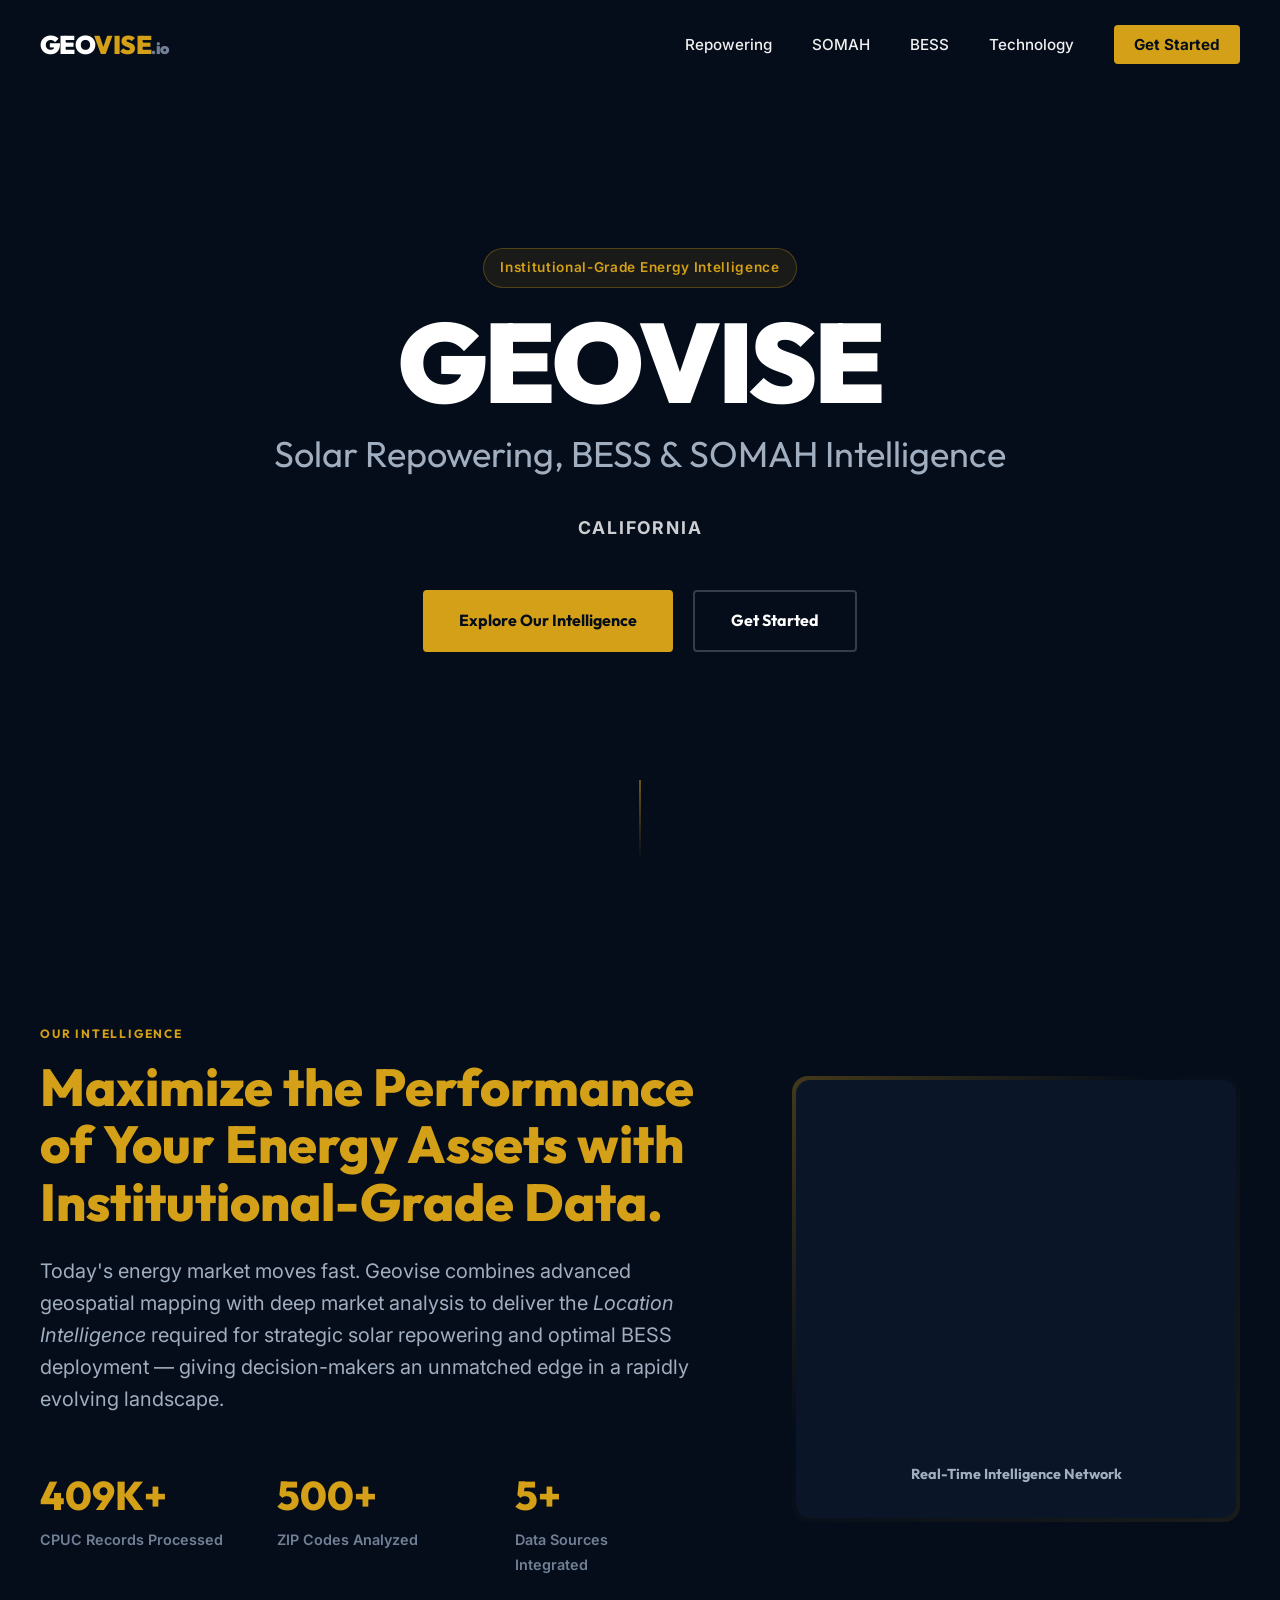
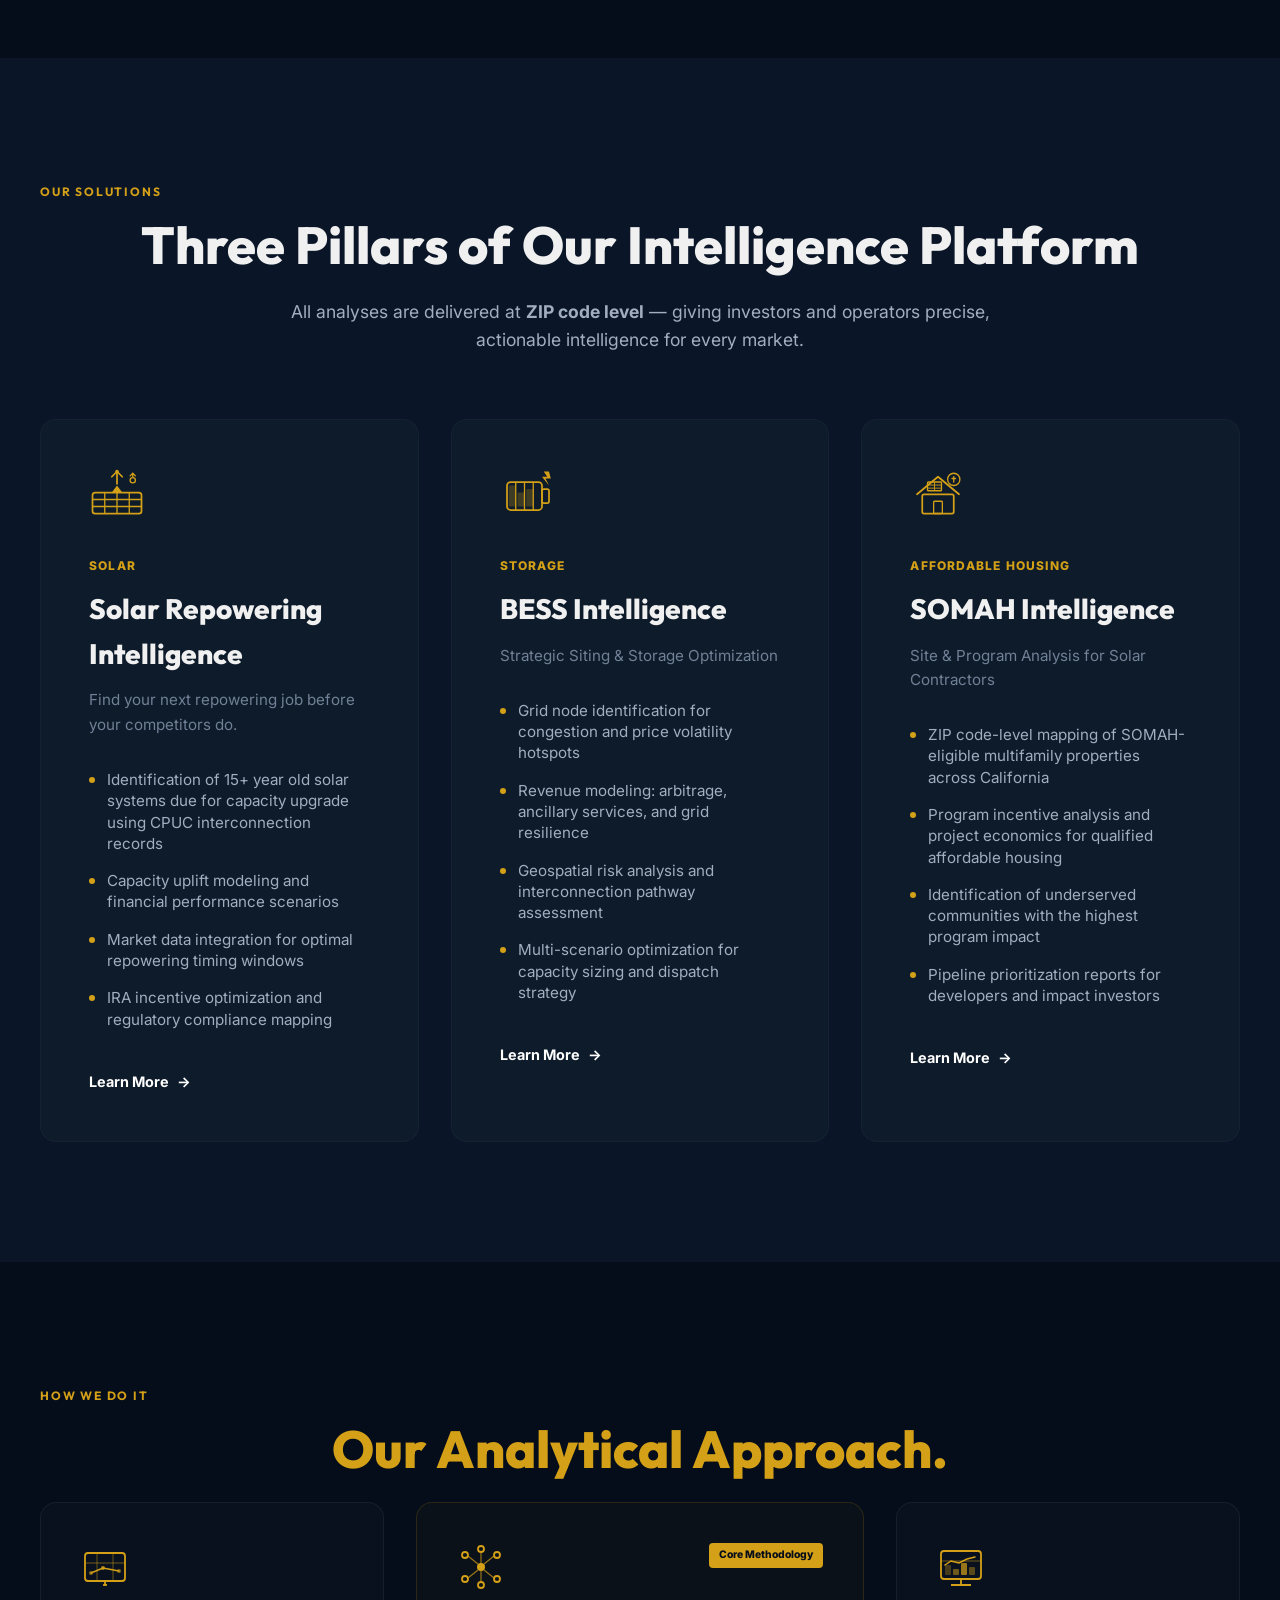
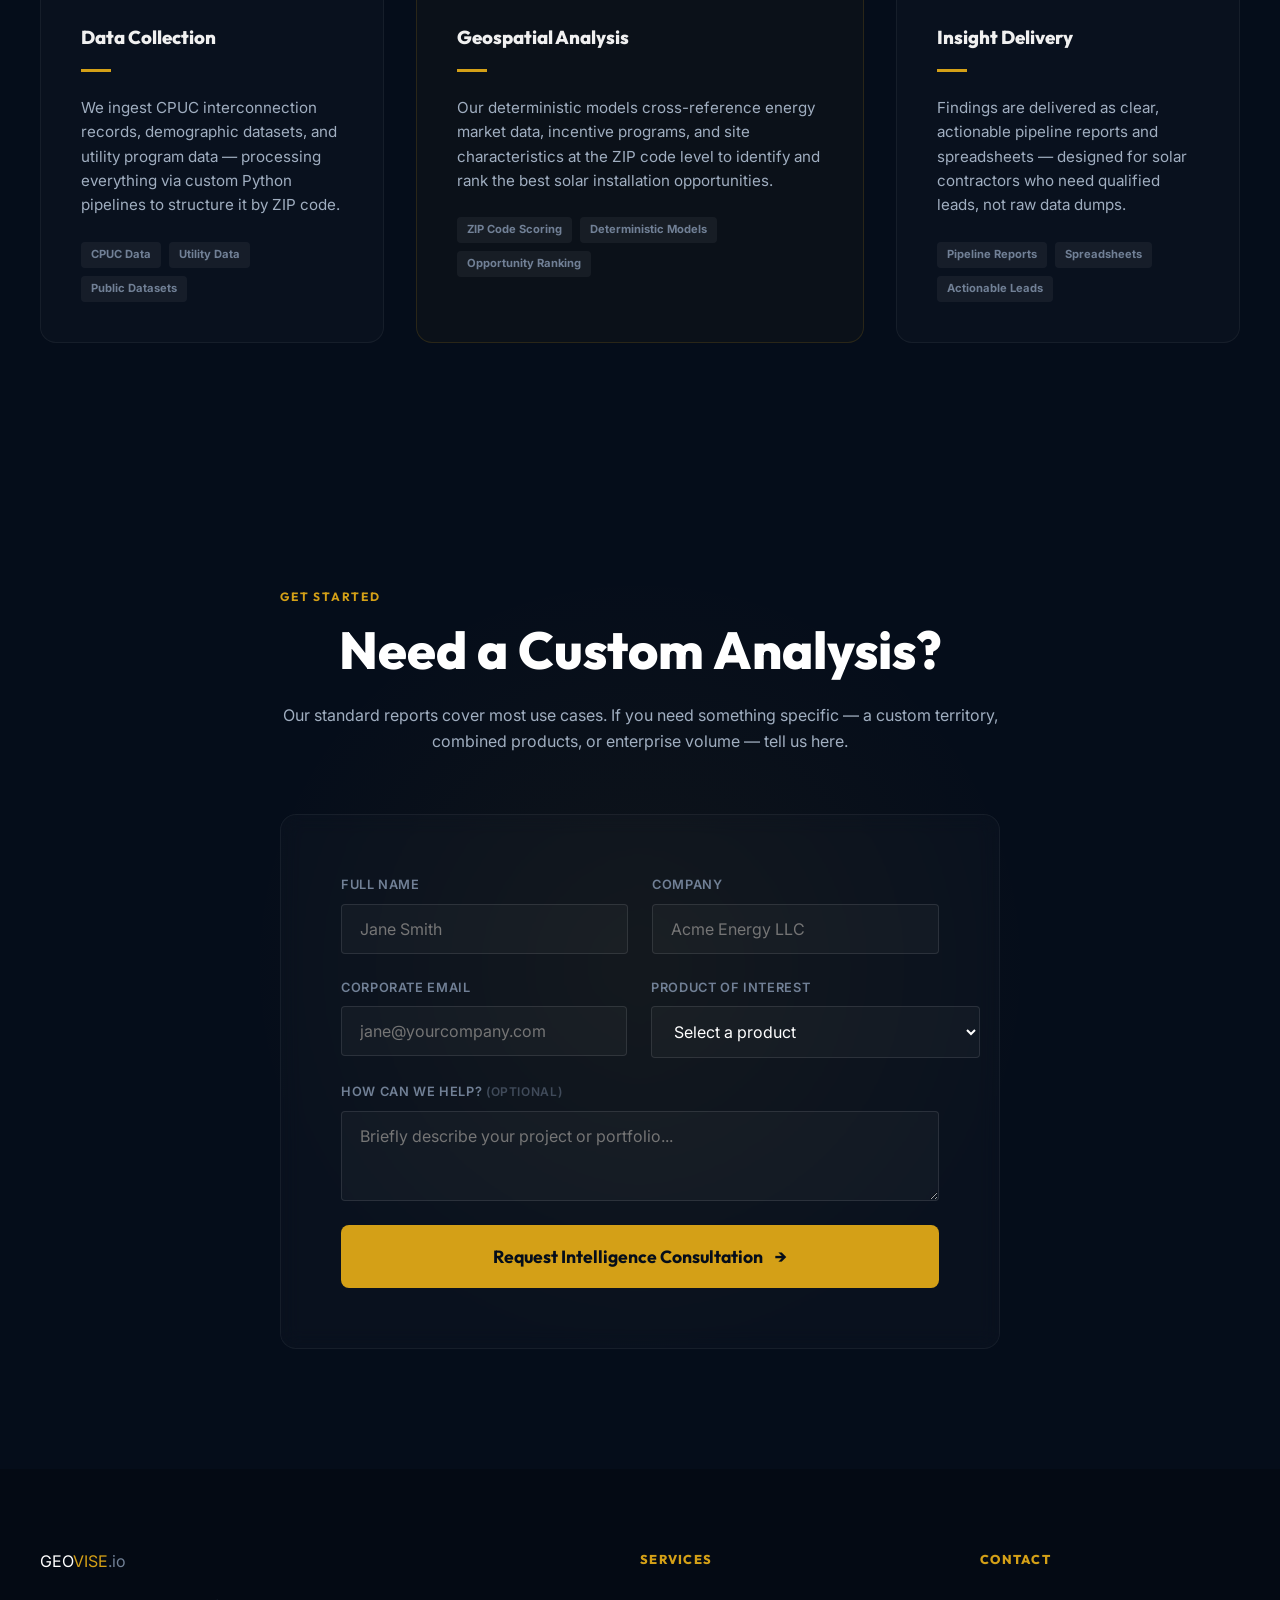
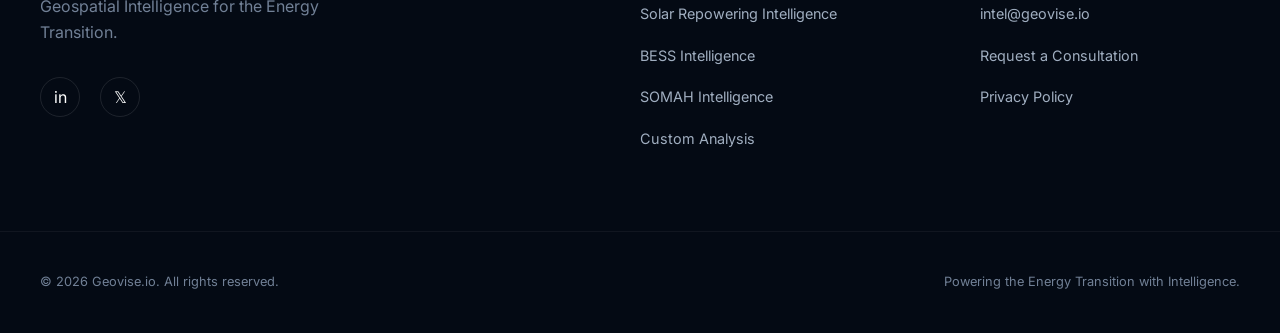
==== commit 718096de: "feat: implement subpages, responsive mobile navigation and cleanup landing page" ====
--- a/index.html
+++ b/index.html
@@ -4,10 +4,10 @@
   <meta charset="UTF-8" />
   <meta name="viewport" content="width=device-width, initial-scale=1.0" />
   <title>Geovise.io — Solar Repowering & BESS Intelligence</title>
-  <meta name="description" content="Geovise provides institutional-grade geospatial intelligence for solar repowering strategy and BESS deployment optimization across California, Caribbean, LATAM, and Germany." />
+  <meta name="description" content="Geovise provides institutional-grade geospatial intelligence for solar repowering strategy, BESS deployment, and SOMAH program optimization across California." />
   <link rel="preconnect" href="https://fonts.googleapis.com" />
   <link rel="preconnect" href="https://fonts.gstatic.com" crossorigin />
-  <link href="https://fonts.googleapis.com/css2?family=Outfit:wght@300;400;500;600;700;800;900&family=Inter:wght@300;400;500;600&display=swap" rel="stylesheet" />
+  <link href="https://fonts.googleapis.com/css2?family=Outfit:wght@300;400;500;600;700;800;900&family=Inter:wght@300;400;500;600&family=Space+Mono:wght@400;700&display=swap" rel="stylesheet" />
   <link rel="stylesheet" href="styles.css" />
 </head>
 <body>
@@ -19,9 +19,11 @@
         <span class="logo-geo">GEO</span><span class="logo-vise">VISE</span><span class="logo-dot">.io</span>
       </div>
       <ul class="nav-links">
-        <li><a href="#services">Services</a></li>
+        <li><a href="/repowering.html">Repowering</a></li>
+        <li><a href="/somah.html">SOMAH</a></li>
+        <li><a href="/bess.html">BESS</a></li>
         <li><a href="#technology">Technology</a></li>
-        <li><a href="#contact" class="nav-cta">Request your free report</a></li>
+        <li><a href="#contact" class="nav-cta">Get Started</a></li>
       </ul>
       <button class="nav-hamburger" id="hamburger" aria-label="Toggle menu">
         <span></span><span></span><span></span>
@@ -42,7 +44,7 @@
       </p>
       <div class="hero-cta-group">
         <a href="#services" class="btn btn-gold" id="hero-cta">Explore Our Intelligence</a>
-        <a href="#contact" class="btn btn-outline">Request your free report</a>
+        <a href="#contact" class="btn btn-outline">Get Started</a>
       </div>
     </div>
     <div class="hero-scroll-indicator">
@@ -314,48 +316,14 @@
     </div>
   </section>
 
-  <!-- ====== 6. TRUST / SOCIAL PROOF ====== -->
-  <section class="trust-section" id="trust">
-    <div class="container">
-      <span class="section-label centered">Trusted By</span>
-      <h2 class="section-title centered">Backed by Institutional-Grade Analysis.</h2>
-      <div class="trust-strip">
-        <div class="trust-logo">PROJECT DEVELOPERS</div>
-        <div class="trust-logo">ENERGY FUNDS</div>
-        <div class="trust-logo">GRID OPERATORS</div>
-        <div class="trust-logo">IPPs</div>
-        <div class="trust-logo">UTILITIES</div>
-        <div class="trust-logo">FAMILY OFFICES</div>
-      </div>
-      <div class="trust-badges">
-        <div class="trust-badge">
-          <div class="trust-badge-icon">✦</div>
-          <div class="trust-badge-text">CAISO<br/><small>Grid Certified Data</small></div>
-        </div>
-        <div class="trust-badge">
-          <div class="trust-badge-icon">✦</div>
-          <div class="trust-badge-text">ISO 27001<br/><small>Data Security</small></div>
-        </div>
-        <div class="trust-badge">
-          <div class="trust-badge-icon">✦</div>
-          <div class="trust-badge-text">IRA Compliant<br/><small>Incentive Modeling</small></div>
-        </div>
-        <div class="trust-badge">
-          <div class="trust-badge-icon">✦</div>
-          <div class="trust-badge-text">Energiewende<br/><small>Market Aligned</small></div>
-        </div>
-      </div>
-    </div>
-  </section>
-
   <!-- ====== 7. LEAD GEN / CTA ====== -->
   <section class="contact-section" id="contact">
     <div class="contact-bg-glow"></div>
     <div class="container contact-container">
       <div class="contact-header">
         <span class="section-label centered">Get Started</span>
-        <h2 class="section-title centered white">Ready to Optimize Your Renewable Portfolio?</h2>
-        <p class="contact-subtitle">Connect with our experts for a personalized demonstration of our intelligence platform.</p>
+        <h2 class="section-title centered white">Need a Custom Analysis?</h2>
+        <p class="contact-subtitle">Our standard reports cover most use cases. If you need something specific — a custom territory, combined products, or enterprise volume — tell us here.</p>
       </div>
       <form class="contact-form" id="contactForm" novalidate>
         <div class="form-row">
@@ -377,10 +345,11 @@
             <label for="product">Product of Interest</label>
             <select id="product" name="product" required>
               <option value="" disabled selected>Select a product</option>
-              <option value="Solar Repowering Pipeline Report">Solar Repowering Pipeline Report</option>
-              <option value="SOMAH Market Intelligence Report">SOMAH Market Intelligence Report</option>
-              <option value="BESS Site Intelligence Report">BESS Site Intelligence Report</option>
-              <option value="Custom Analysis — Contact us">Custom Analysis — Contact us</option>
+              <option value="Custom Territory Analysis">Custom Territory Analysis</option>
+              <option value="Enterprise / Volume Pricing">Enterprise / Volume Pricing</option>
+              <option value="BESS Site Intelligence (Consultation)">BESS Site Intelligence (Consultation)</option>
+              <option value="Partnership Inquiry">Partnership Inquiry</option>
+              <option value="Other">Other</option>
             </select>
           </div>
         </div>
@@ -437,7 +406,7 @@
     </div>
     <div class="footer-bottom">
       <div class="container footer-bottom-inner">
-        <span>© 2025 Geovise.io. All rights reserved.</span>
+        <span>© 2026 Geovise.io. All rights reserved.</span>
         <span>Powering the Energy Transition with Intelligence.</span>
       </div>
     </div>
--- a/styles.css
+++ b/styles.css
@@ -29,6 +29,20 @@
   /* Typography */
   --font-heading: 'Outfit', sans-serif;
   --font-body: 'Inter', sans-serif;
+
+  /* Subpage Design Tokens (Phase 2) */
+  --navy:        #0a1628;
+  --navy-mid:    #0d1f3c;
+  --navy-light:  #112040;
+  --gold:        #c8872a;
+  --gold-light:  #e8a84a;
+  --gold-dim:    rgba(200,135,42,0.15);
+  --gray:        #8899aa;
+  --gray-light:  #aabbcc;
+  --border:      rgba(200,135,42,0.2);
+  --card-bg:     rgba(255,255,255,0.03);
+
+  --font-data: 'Space Mono', monospace;
 
   /* Spacing & Borders */
   --container-width: 1280px;
@@ -589,7 +603,16 @@
   outline: none;
   transition: var(--transition-fast);
 }
-input:focus, select:focus, textarea:focus { border-color: var(--gold-500); background: rgba(255, 255, 255, 0.06); }
+
+option {
+  background-color: var(--bg-dark);
+  color: var(--white);
+}
+
+input:focus, select:focus, textarea:focus { 
+  border-color: var(--gold-500); 
+  background: rgba(255, 255, 255, 0.06); 
+}
 
 .optional { opacity: 0.5; font-size: 0.75rem; }
 .btn-large { width: 100%; border-radius: var(--radius-md); padding: 20px; font-size: 1.1rem; }
@@ -638,31 +661,149 @@
 .footer-bottom { padding: 40px 0; font-size: 0.8rem; color: var(--text-muted); }
 .footer-bottom-inner { display: flex; justify-content: space-between; }
 
-/* ── 11. REVEAL ANIMATIONS ───────────────────────────── */
-.reveal { opacity: 0; transform: translateY(40px); transition: opacity 0.8s ease, transform 0.8s cubic-bezier(0.165, 0.84, 0.44, 1); }
-.reveal.visible { opacity: 1; transform: translateY(0); }
-
-/* ── 12. RESPONSIVE ────────────────────────────────────── */
-@media (max-width: 1100px) {
-  .container { padding: 0 24px; }
-  .value-grid { grid-template-columns: 1fr; gap: 64px; }
-  .tech-grid { grid-template-columns: 1fr 1fr; }
-  .footer-grid { grid-template-columns: 1fr; gap: 48px; }
-  .trust-badges { grid-template-columns: 1fr 1fr; }
-}
-
-@media (max-width: 768px) {
-  .nav-links {
-    position: fixed; top: 0; right: -100%; width: 100%; height: 100vh;
-    background: var(--bg-deep); flex-direction: column; justify-content: center; align-items: center;
-    transition: 0.5s ease; z-index: 1000;
-  }
-  .nav-links.open { right: 0; }
-  .nav-hamburger { display: block; z-index: 1100; }
-  .nav-links a { font-size: 1.5rem; }
-  .hero-cta-group { flex-direction: column; }
-  .services-grid { grid-template-columns: 1fr; }
-  .form-row { grid-template-columns: 1fr; }
-  .contact-form { padding: 32px; }
-  .trust-strip { flex-wrap: wrap; gap: 24px; }
-}
+/* ── 13. SUBPAGE SPECIFIC STYLES ─────────────────────── */
+.subpage-hero {
+  padding: 160px 0 100px;
+  background: var(--navy);
+  text-align: center;
+}
+.sub-tag {
+  display: inline-block;
+  padding: 6px 12px;
+  background: var(--gold-dim);
+  color: var(--gold);
+  font-weight: 700;
+  font-size: 0.75rem;
+  border-radius: 4px;
+  margin-bottom: 20px;
+  letter-spacing: 0.1em;
+}
+.sub-title {
+  font-family: var(--font-heading);
+  font-size: clamp(2.5rem, 6vw, 4.5rem);
+  font-weight: 900;
+  line-height: 1.1;
+  margin-bottom: 24px;
+  max-width: 900px;
+  margin-left: auto;
+  margin-right: auto;
+}
+.sub-subtitle {
+  color: var(--gray);
+  font-size: 1.25rem;
+  max-width: 700px;
+  margin: 0 auto 40px;
+}
+
+.stats-strip {
+  display: grid;
+  grid-template-columns: repeat(4, 1fr);
+  gap: 20px;
+  padding: 60px 0;
+  border-top: 1px solid var(--border);
+  border-bottom: 1px solid var(--border);
+  margin: 40px 0;
+  text-align: center;
+}
+.stat-box { display: flex; flex-direction: column; gap: 8px; }
+.stat-val { font-family: var(--font-data); font-size: 2.25rem; font-weight: 700; color: var(--gold); }
+.stat-desc { font-size: 0.85rem; color: var(--gray); line-height: 1.2; }
+
+.urgency-grid {
+  display: grid;
+  grid-template-columns: repeat(3, 1fr);
+  gap: 32px;
+  margin: 80px 0;
+}
+.urgency-card {
+  padding: 40px;
+  border-radius: var(--radius-lg);
+  border: 1px solid var(--border);
+  background: var(--card-bg);
+  text-align: center;
+}
+.urgency-label { font-weight: 800; font-size: 0.85rem; margin-bottom: 20px; display: block; }
+.urgency-crit { color: #ff4d4d; }
+.urgency-high { color: #ff9933; }
+.urgency-med { color: #33cc33; }
+.urgency-year { font-family: var(--font-data); font-size: 1.5rem; color: var(--white); margin-bottom: 8px; }
+
+.spotlight-section {
+  background: var(--navy-mid);
+  padding: 100px 0;
+  border-radius: var(--radius-lg);
+  margin: 80px 0;
+}
+.spotlight-grid {
+  display: grid;
+  grid-template-columns: 1fr 1fr;
+  gap: 60px;
+  align-items: center;
+}
+.zip-list { list-style: none; margin-top: 32px; }
+.zip-item {
+  display: grid;
+  grid-template-columns: 1fr 1fr 1fr;
+  padding: 16px 0;
+  border-bottom: 1px solid rgba(255,255,255,0.05);
+  font-family: var(--font-data);
+  font-size: 0.9rem;
+}
+.zip-score { color: var(--gold); font-weight: 700; text-align: right; }
+
+.chart-container {
+  margin: 80px 0;
+}
+.bar-row { margin-bottom: 24px; }
+.bar-label { display: flex; justify-content: space-between; margin-bottom: 8px; font-size: 0.9rem; color: var(--gray-light); }
+.bar-outer { height: 12px; background: rgba(255,255,255,0.05); border-radius: 6px; overflow: hidden; }
+.bar-inner { height: 100%; background: var(--gold); border-radius: 6px; }
+
+.how-it-works-sub { margin: 120px 0; }
+.step-grid { display: grid; grid-template-columns: repeat(3, 1fr); gap: 48px; margin-top: 60px; }
+.step-num { font-family: var(--font-data); font-size: 2.5rem; color: var(--gold); opacity: 0.4; margin-bottom: 20px; }
+.step-body h4 { margin-bottom: 16px; font-size: 1.25rem; }
+.step-body p { color: var(--gray-light); line-height: 1.6; }
+
+.pricing-section { padding: 120px 0; background: var(--bg-deep); }
+.pricing-grid {
+  display: grid;
+  grid-template-columns: repeat(3, 1fr);
+  gap: 32px;
+  margin-top: 60px;
+}
+.pricing-card {
+  background: var(--navy-mid);
+  padding: 48px;
+  border-radius: var(--radius-lg);
+  border: 1px solid var(--border);
+  display: flex;
+  flex-direction: column;
+  transition: var(--transition-smooth);
+}
+.pricing-card.featured { border-color: var(--gold); box-shadow: 0 0 30px rgba(200, 135, 42, 0.1); }
+.price-tag { font-family: var(--font-data); font-size: 2.5rem; color: var(--white); margin: 24px 0; }
+.price-feat { list-style: none; margin-bottom: 40px; flex-grow: 1; }
+.price-feat li { font-size: 0.9rem; color: var(--gray-light); margin-bottom: 12px; display: flex; gap: 10px; }
+.price-feat li::before { content: "→"; color: var(--gold); }
+
+.stripe-btn {
+  background: var(--gold);
+  color: var(--white);
+  text-decoration: none;
+  text-align: center;
+  padding: 16px;
+  border-radius: var(--radius-sm);
+  font-weight: 700;
+  transition: var(--transition-fast);
+}
+.stripe-btn:hover { background: var(--gold-light); transform: translateY(-2px); }
+
+/* Active Nav Link for Subpages */
+.nav-links a.active { color: var(--gold) !important; font-weight: 700; }
+
+@media (max-width: 991px) {
+  .stats-strip { grid-template-columns: 1fr 1fr; }
+  .urgency-grid, .pricing-grid, .step-grid { grid-template-columns: 1fr; }
+  .spotlight-grid { grid-template-columns: 1fr; }
+}
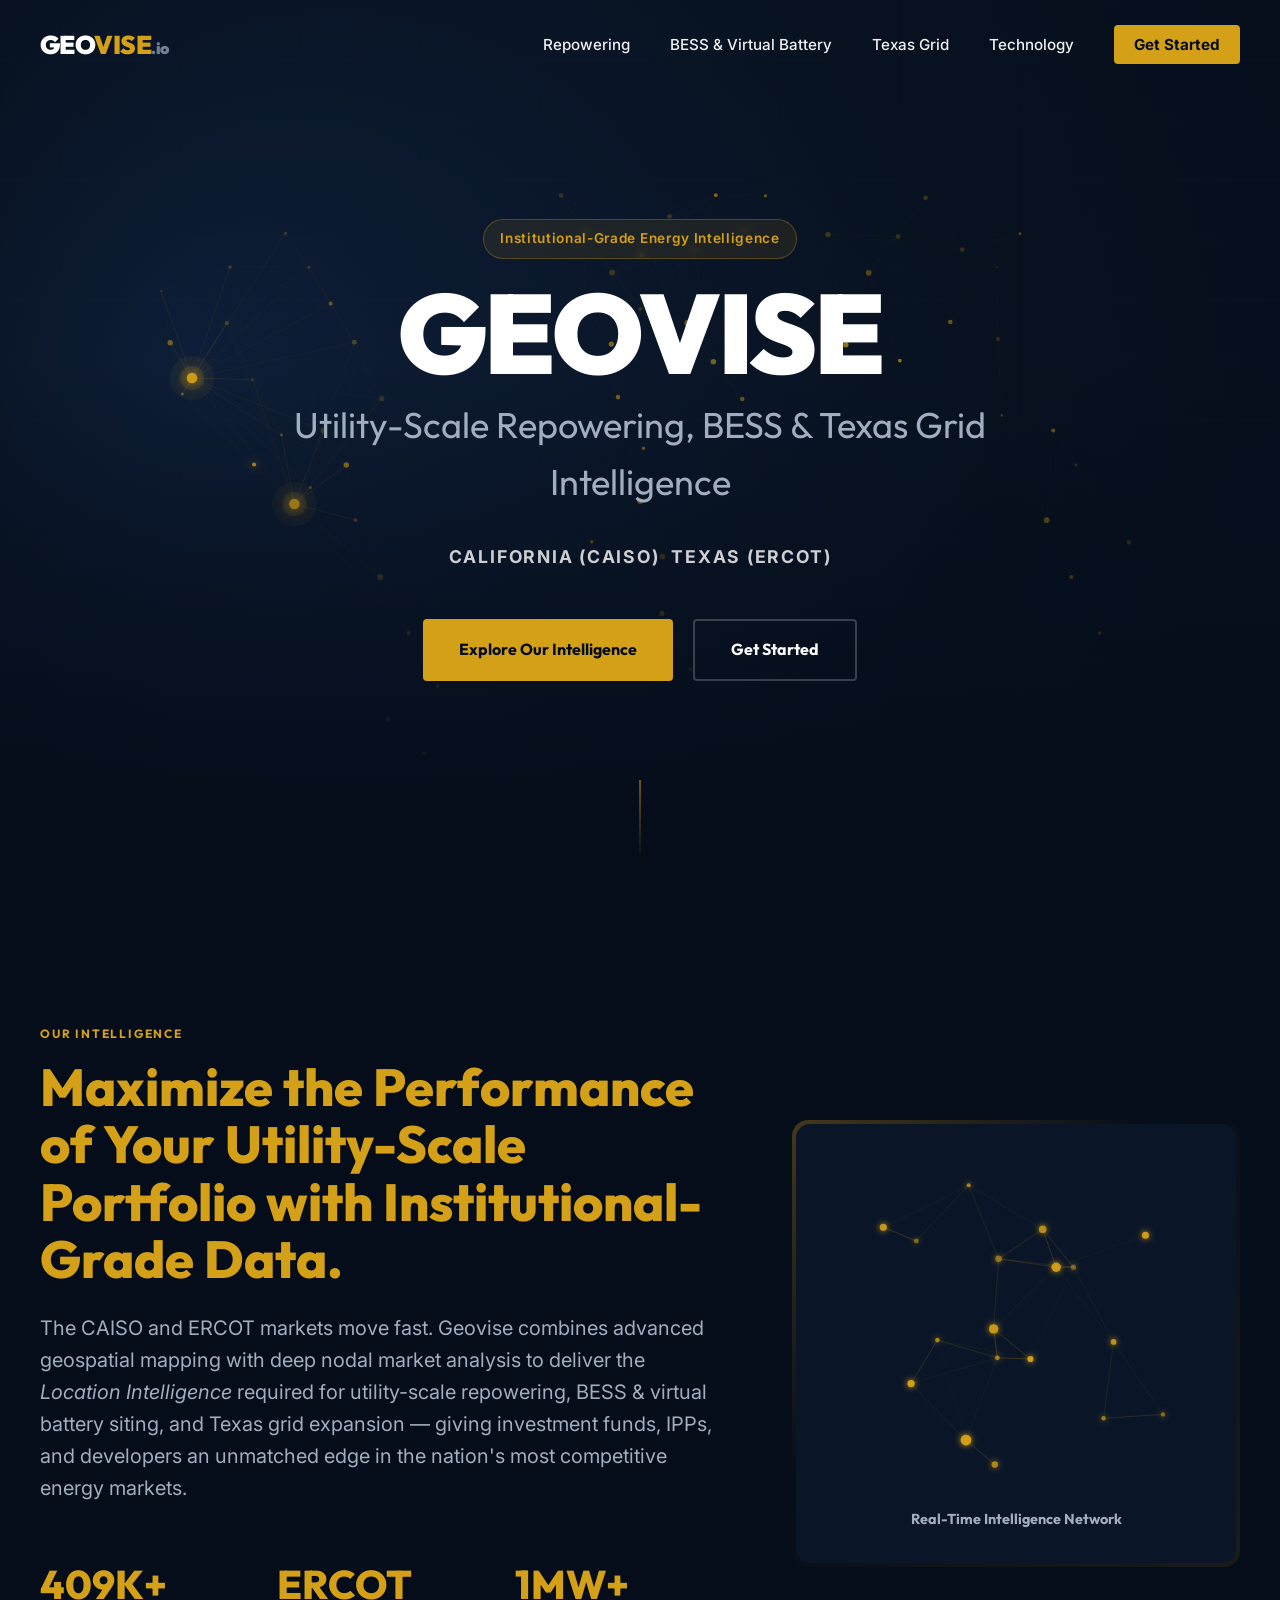
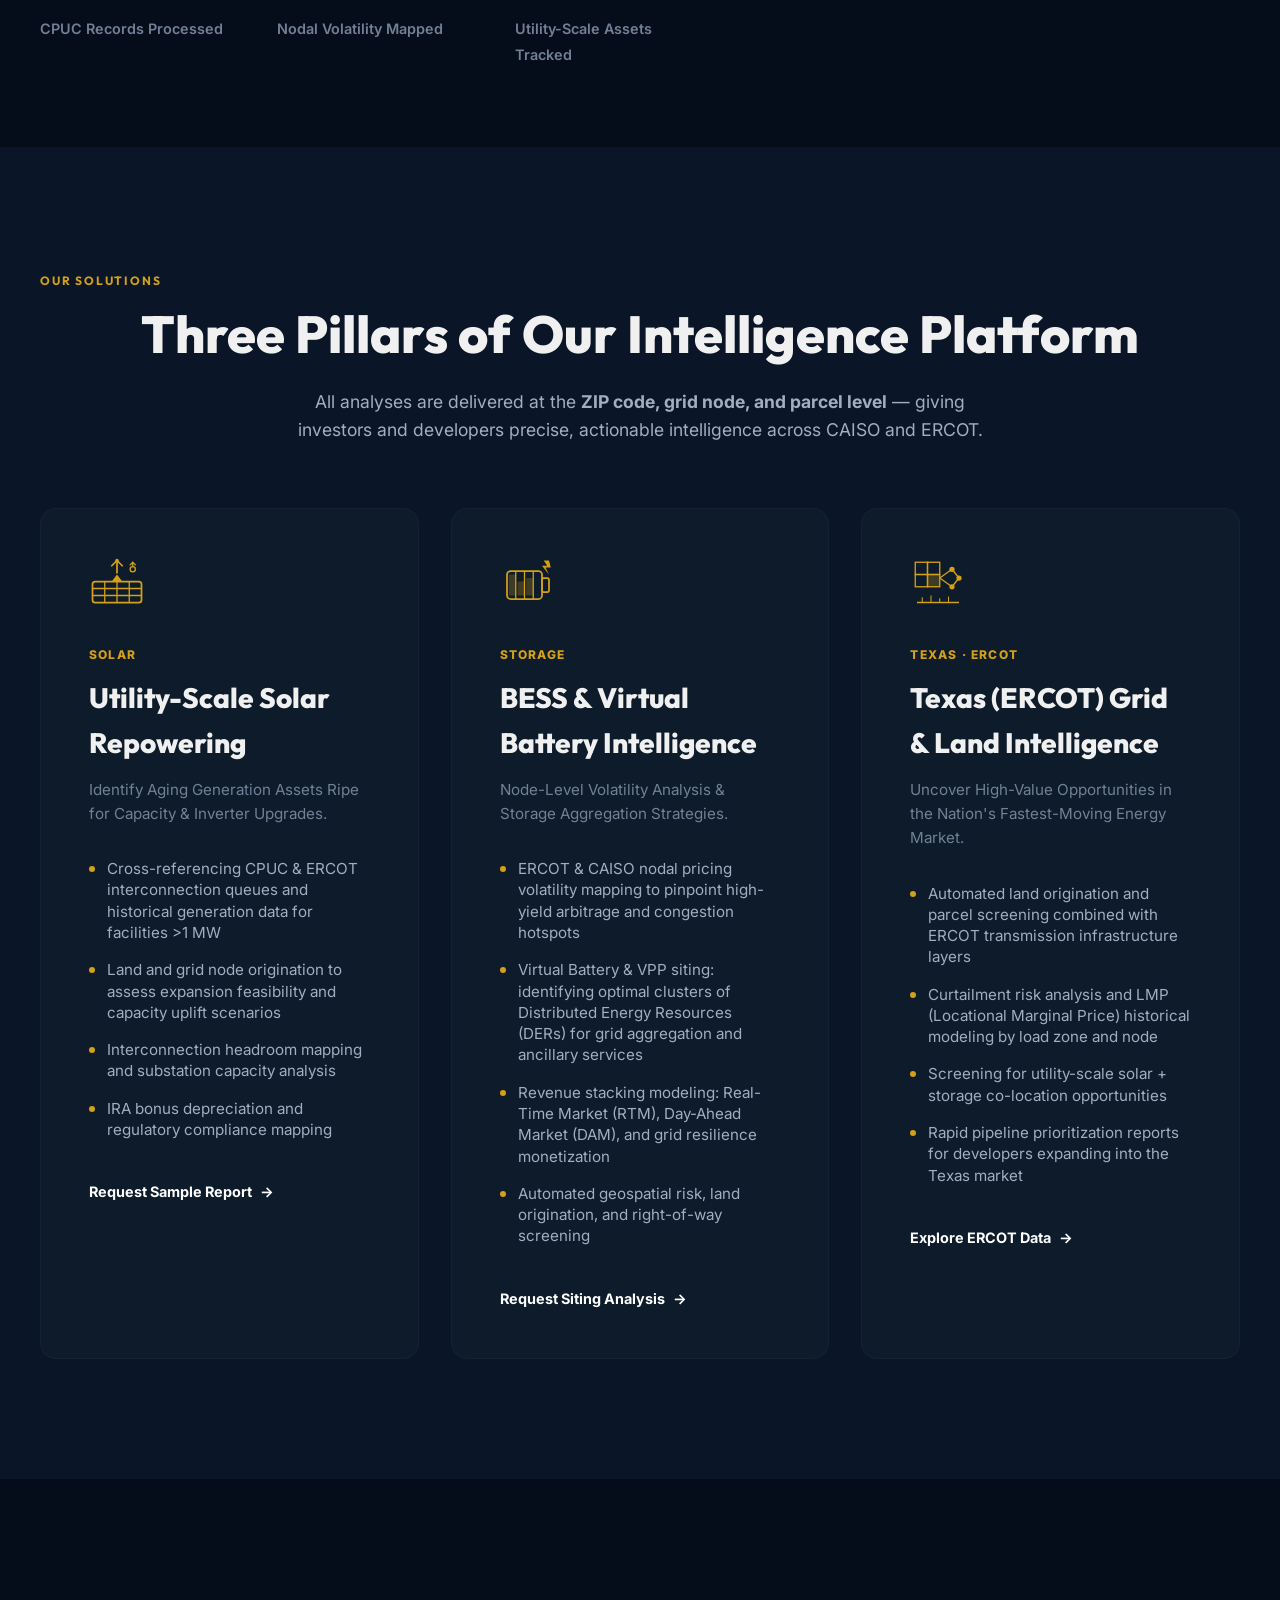
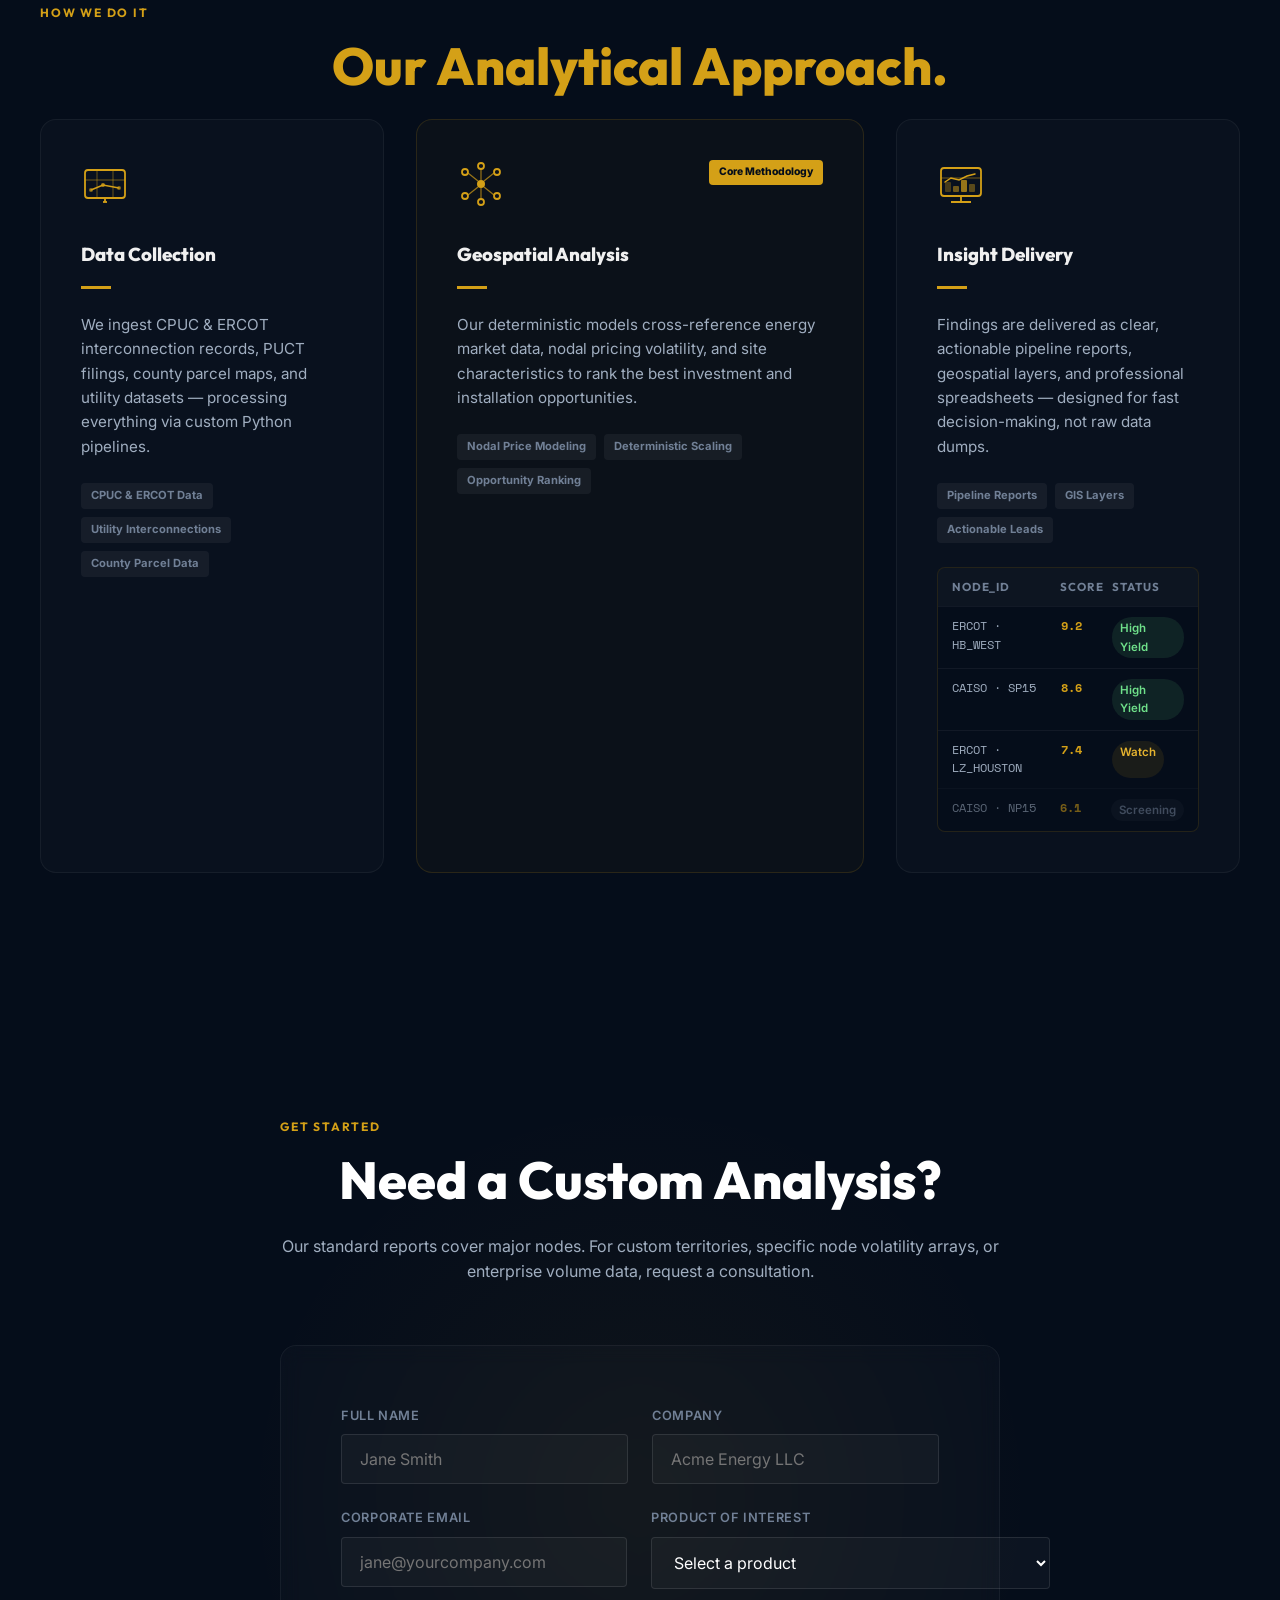
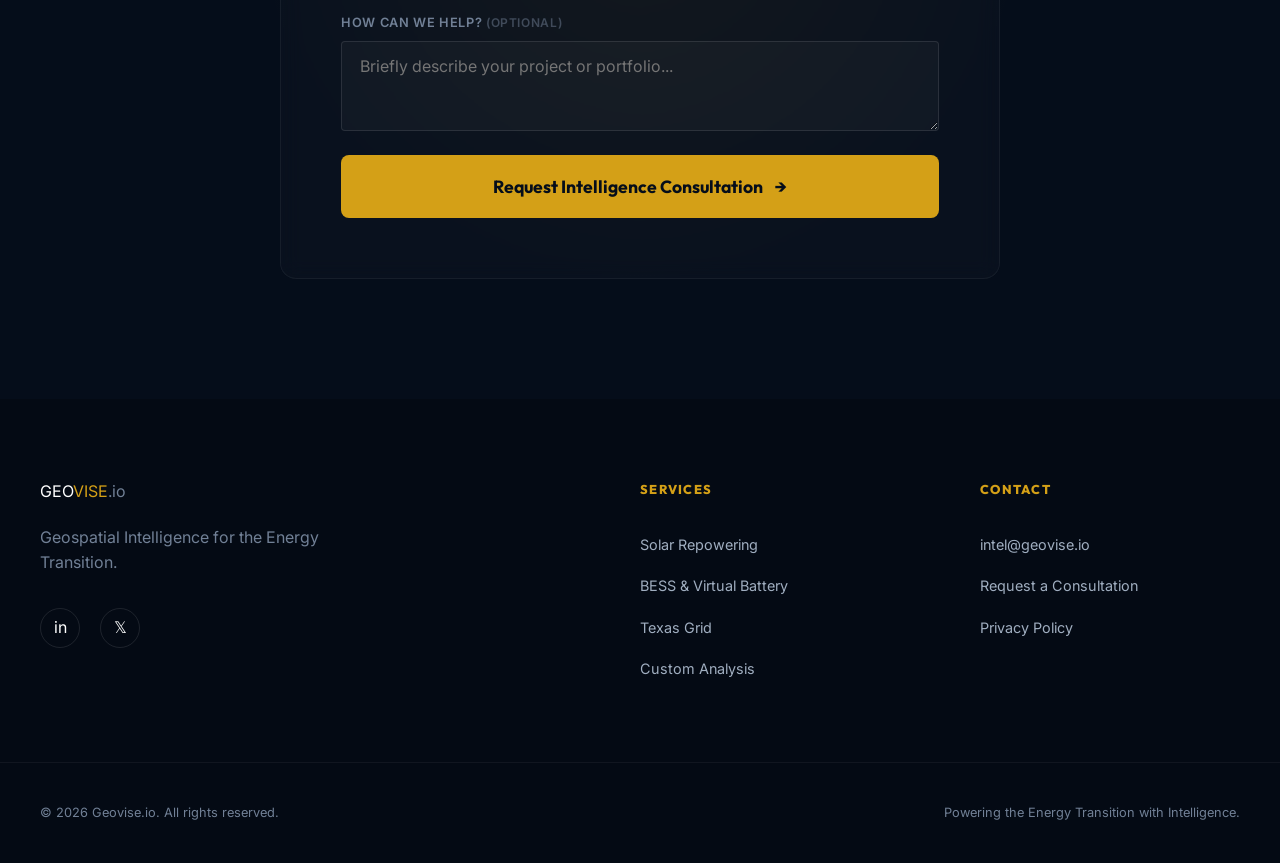
==== commit 5a521d21: "Pivot site to utility-scale CAISO/ERCOT institutional positioning Rewrite index.html, repowering.htm" ====
--- a/index.html
+++ b/index.html
@@ -3,8 +3,8 @@
 <head>
   <meta charset="UTF-8" />
   <meta name="viewport" content="width=device-width, initial-scale=1.0" />
-  <title>Geovise.io — Solar Repowering & BESS Intelligence</title>
-  <meta name="description" content="Geovise provides institutional-grade geospatial intelligence for solar repowering strategy, BESS deployment, and SOMAH program optimization across California." />
+  <title>Geovise.io — Utility-Scale Repowering, BESS & Texas Grid Intelligence</title>
+  <meta name="description" content="Geovise delivers institutional-grade geospatial and market intelligence for utility-scale solar repowering, BESS & virtual battery siting, and Texas (ERCOT) grid and land origination across CAISO and ERCOT." />
   <link rel="preconnect" href="https://fonts.googleapis.com" />
   <link rel="preconnect" href="https://fonts.gstatic.com" crossorigin />
   <link href="https://fonts.googleapis.com/css2?family=Outfit:wght@300;400;500;600;700;800;900&family=Inter:wght@300;400;500;600&family=Space+Mono:wght@400;700&display=swap" rel="stylesheet" />
@@ -19,9 +19,9 @@
         <span class="logo-geo">GEO</span><span class="logo-vise">VISE</span><span class="logo-dot">.io</span>
       </div>
       <ul class="nav-links">
-        <li><a href="/repowering.html">Repowering</a></li>
-        <li><a href="/somah.html">SOMAH</a></li>
-        <li><a href="/bess.html">BESS</a></li>
+        <li><a href="repowering.html">Repowering</a></li>
+        <li><a href="bess.html">BESS &amp; Virtual Battery</a></li>
+        <li><a href="texas.html">Texas Grid</a></li>
         <li><a href="#technology">Technology</a></li>
         <li><a href="#contact" class="nav-cta">Get Started</a></li>
       </ul>
@@ -38,9 +38,10 @@
     <div class="hero-content">
       <div class="hero-badge">Institutional-Grade Energy Intelligence</div>
       <h1 class="hero-title">GEOVISE</h1>
-      <h2 class="hero-subtitle">Solar Repowering, BESS &amp; SOMAH Intelligence</h2>
+      <h2 class="hero-subtitle">Utility-Scale Repowering, BESS &amp; Texas Grid Intelligence</h2>
       <p class="hero-markets">
-        <span class="market-tag">California</span>
+        <span class="market-tag">California (CAISO)</span>
+        <span class="market-tag">Texas (ERCOT)</span>
       </p>
       <div class="hero-cta-group">
         <a href="#services" class="btn btn-gold" id="hero-cta">Explore Our Intelligence</a>
@@ -58,9 +59,9 @@
       <div class="value-grid">
         <div class="value-text">
           <span class="section-label">Our Intelligence</span>
-          <h2 class="section-title gold">Maximize the Performance of Your Energy Assets with Institutional-Grade Data.</h2>
+          <h2 class="section-title gold">Maximize the Performance of Your Utility-Scale Portfolio with Institutional-Grade Data.</h2>
           <p class="value-body">
-            Today's energy market moves fast. Geovise combines advanced geospatial mapping with deep market analysis to deliver the <em>Location Intelligence</em> required for strategic solar repowering and optimal BESS deployment — giving decision-makers an unmatched edge in a rapidly evolving landscape.
+            The CAISO and ERCOT markets move fast. Geovise combines advanced geospatial mapping with deep nodal market analysis to deliver the <em>Location Intelligence</em> required for utility-scale repowering, BESS &amp; virtual battery siting, and Texas grid expansion — giving investment funds, IPPs, and developers an unmatched edge in the nation's most competitive energy markets.
           </p>
           <div class="value-stats">
             <div class="stat-item">
@@ -68,12 +69,12 @@
               <span class="stat-label">CPUC Records Processed</span>
             </div>
             <div class="stat-item">
-              <span class="stat-number">500+</span>
-              <span class="stat-label">ZIP Codes Analyzed</span>
+              <span class="stat-number">ERCOT</span>
+              <span class="stat-label">Nodal Volatility Mapped</span>
             </div>
             <div class="stat-item">
-              <span class="stat-number">5+</span>
-              <span class="stat-label">Data Sources<br/>Integrated</span>
+              <span class="stat-number">1MW+</span>
+              <span class="stat-label">Utility-Scale Assets<br/>Tracked</span>
             </div>
           </div>
         </div>
@@ -94,10 +95,10 @@
     <div class="container">
       <span class="section-label centered">Our Solutions</span>
       <h2 class="section-title centered">Three Pillars of Our Intelligence Platform</h2>
-      <p class="services-intro">All analyses are delivered at <strong>ZIP code level</strong> — giving investors and operators precise, actionable intelligence for every market.</p>
+      <p class="services-intro">All analyses are delivered at the <strong>ZIP code, grid node, and parcel level</strong> — giving investors and developers precise, actionable intelligence across CAISO and ERCOT.</p>
       <div class="services-grid services-grid-3">
 
-        <!-- Card 1 -->
+        <!-- Card 1: Repowering -->
         <div class="service-card" id="card-repowering">
           <div class="service-card-glow"></div>
           <div class="service-icon">
@@ -118,30 +119,30 @@
             </svg>
           </div>
           <div class="service-tag">Solar</div>
-          <h3 class="service-title">Solar Repowering Intelligence</h3>
-          <p class="service-subtitle">Find your next repowering job before your competitors do.</p>
+          <h3 class="service-title">Utility-Scale Solar Repowering</h3>
+          <p class="service-subtitle">Identify Aging Generation Assets Ripe for Capacity &amp; Inverter Upgrades.</p>
           <ul class="service-list">
             <li>
               <span class="list-dot"></span>
-              Identification of 15+ year old solar systems due for capacity upgrade using CPUC interconnection records
-            </li>
-            <li>
-              <span class="list-dot"></span>
-              Capacity uplift modeling and financial performance scenarios
-            </li>
-            <li>
-              <span class="list-dot"></span>
-              Market data integration for optimal repowering timing windows
-            </li>
-            <li>
-              <span class="list-dot"></span>
-              IRA incentive optimization and regulatory compliance mapping
-            </li>
-          </ul>
-          <a href="#contact" class="service-cta">Learn More <span>→</span></a>
-        </div>
-
-        <!-- Card 2 -->
+              Cross-referencing CPUC &amp; ERCOT interconnection queues and historical generation data for facilities &gt;1 MW
+            </li>
+            <li>
+              <span class="list-dot"></span>
+              Land and grid node origination to assess expansion feasibility and capacity uplift scenarios
+            </li>
+            <li>
+              <span class="list-dot"></span>
+              Interconnection headroom mapping and substation capacity analysis
+            </li>
+            <li>
+              <span class="list-dot"></span>
+              IRA bonus depreciation and regulatory compliance mapping
+            </li>
+          </ul>
+          <a href="repowering.html" class="service-cta">Request Sample Report <span>→</span></a>
+        </div>
+
+        <!-- Card 2: BESS -->
         <div class="service-card" id="card-bess">
           <div class="service-card-glow"></div>
           <div class="service-icon">
@@ -158,67 +159,71 @@
             </svg>
           </div>
           <div class="service-tag">Storage</div>
-          <h3 class="service-title">BESS Intelligence</h3>
-          <p class="service-subtitle">Strategic Siting & Storage Optimization</p>
+          <h3 class="service-title">BESS &amp; Virtual Battery Intelligence</h3>
+          <p class="service-subtitle">Node-Level Volatility Analysis &amp; Storage Aggregation Strategies.</p>
           <ul class="service-list">
             <li>
               <span class="list-dot"></span>
-              Grid node identification for congestion and price volatility hotspots
-            </li>
-            <li>
-              <span class="list-dot"></span>
-              Revenue modeling: arbitrage, ancillary services, and grid resilience
-            </li>
-            <li>
-              <span class="list-dot"></span>
-              Geospatial risk analysis and interconnection pathway assessment
-            </li>
-            <li>
-              <span class="list-dot"></span>
-              Multi-scenario optimization for capacity sizing and dispatch strategy
-            </li>
-          </ul>
-          <a href="#contact" class="service-cta">Learn More <span>→</span></a>
-        </div>
-
-        <!-- Card 3: SOMAH -->
-        <div class="service-card" id="card-somah">
+              ERCOT &amp; CAISO nodal pricing volatility mapping to pinpoint high-yield arbitrage and congestion hotspots
+            </li>
+            <li>
+              <span class="list-dot"></span>
+              Virtual Battery &amp; VPP siting: identifying optimal clusters of Distributed Energy Resources (DERs) for grid aggregation and ancillary services
+            </li>
+            <li>
+              <span class="list-dot"></span>
+              Revenue stacking modeling: Real-Time Market (RTM), Day-Ahead Market (DAM), and grid resilience monetization
+            </li>
+            <li>
+              <span class="list-dot"></span>
+              Automated geospatial risk, land origination, and right-of-way screening
+            </li>
+          </ul>
+          <a href="bess.html" class="service-cta">Request Siting Analysis <span>→</span></a>
+        </div>
+
+        <!-- Card 3: Texas Grid -->
+        <div class="service-card" id="card-texas">
           <div class="service-card-glow"></div>
           <div class="service-icon">
             <svg viewBox="0 0 64 64" fill="none" xmlns="http://www.w3.org/2000/svg">
-              <path d="M8 30 L32 10 L56 30" stroke="#D4A017" stroke-width="2" stroke-linecap="round" stroke-linejoin="round"/>
-              <rect x="14" y="30" width="36" height="22" rx="2" stroke="#D4A017" stroke-width="2"/>
-              <rect x="27" y="38" width="10" height="14" rx="1" stroke="#D4A017" stroke-width="1.5"/>
-              <rect x="20" y="16" width="16" height="10" rx="1" stroke="#D4A017" stroke-width="1.5"/>
-              <line x1="20" y1="19.5" x2="36" y2="19.5" stroke="#D4A017" stroke-width="1"/>
-              <line x1="20" y1="23" x2="36" y2="23" stroke="#D4A017" stroke-width="1"/>
-              <line x1="28" y1="16" x2="28" y2="26" stroke="#D4A017" stroke-width="1"/>
-              <circle cx="50" cy="13" r="7" stroke="#D4A017" stroke-width="1.5"/>
-              <path d="M50 10 L50 16 M48 12 L52 12" stroke="#D4A017" stroke-width="1.5" stroke-linecap="round"/>
-            </svg>
-          </div>
-          <div class="service-tag">Affordable Housing</div>
-          <h3 class="service-title">SOMAH Intelligence</h3>
-          <p class="service-subtitle">Site &amp; Program Analysis for Solar Contractors</p>
+              <rect x="6" y="6" width="14" height="14" stroke="#D4A017" stroke-width="1.5"/>
+              <rect x="20" y="6" width="14" height="14" stroke="#D4A017" stroke-width="1.5"/>
+              <rect x="6" y="20" width="14" height="14" stroke="#D4A017" stroke-width="1.5"/>
+              <rect x="20" y="20" width="14" height="14" fill="#D4A017" fill-opacity="0.25" stroke="#D4A017" stroke-width="1.5"/>
+              <circle cx="48" cy="14" r="3" fill="#D4A017"/>
+              <circle cx="48" cy="34" r="3" fill="#D4A017"/>
+              <circle cx="56" cy="24" r="3" fill="#D4A017"/>
+              <line x1="48" y1="14" x2="56" y2="24" stroke="#D4A017" stroke-width="1.5"/>
+              <line x1="48" y1="34" x2="56" y2="24" stroke="#D4A017" stroke-width="1.5"/>
+              <line x1="34" y1="24" x2="48" y2="14" stroke="#D4A017" stroke-width="1.5"/>
+              <line x1="34" y1="24" x2="48" y2="34" stroke="#D4A017" stroke-width="1.5"/>
+              <path d="M8 52 L56 52" stroke="#D4A017" stroke-width="1.5"/>
+              <path d="M14 52 L14 46 M24 52 L24 44 M34 52 L34 47 M44 52 L44 45" stroke="#D4A017" stroke-width="1.2"/>
+            </svg>
+          </div>
+          <div class="service-tag">Texas · ERCOT</div>
+          <h3 class="service-title">Texas (ERCOT) Grid &amp; Land Intelligence</h3>
+          <p class="service-subtitle">Uncover High-Value Opportunities in the Nation's Fastest-Moving Energy Market.</p>
           <ul class="service-list">
             <li>
               <span class="list-dot"></span>
-              ZIP code-level mapping of SOMAH-eligible multifamily properties across California
-            </li>
-            <li>
-              <span class="list-dot"></span>
-              Program incentive analysis and project economics for qualified affordable housing
-            </li>
-            <li>
-              <span class="list-dot"></span>
-              Identification of underserved communities with the highest program impact
-            </li>
-            <li>
-              <span class="list-dot"></span>
-              Pipeline prioritization reports for developers and impact investors
-            </li>
-          </ul>
-          <a href="#contact" class="service-cta">Learn More <span>→</span></a>
+              Automated land origination and parcel screening combined with ERCOT transmission infrastructure layers
+            </li>
+            <li>
+              <span class="list-dot"></span>
+              Curtailment risk analysis and LMP (Locational Marginal Price) historical modeling by load zone and node
+            </li>
+            <li>
+              <span class="list-dot"></span>
+              Screening for utility-scale solar + storage co-location opportunities
+            </li>
+            <li>
+              <span class="list-dot"></span>
+              Rapid pipeline prioritization reports for developers expanding into the Texas market
+            </li>
+          </ul>
+          <a href="texas.html" class="service-cta">Explore ERCOT Data <span>→</span></a>
         </div>
 
       </div>
@@ -250,11 +255,11 @@
           </div>
           <h3 class="tech-title">Data Collection</h3>
           <div class="tech-divider"></div>
-          <p class="tech-body">We ingest CPUC interconnection records, demographic datasets, and utility program data — processing everything via custom Python pipelines to structure it by ZIP code.</p>
+          <p class="tech-body">We ingest CPUC &amp; ERCOT interconnection records, PUCT filings, county parcel maps, and utility datasets — processing everything via custom Python pipelines.</p>
           <ul class="tech-tags">
-            <li>CPUC Data</li>
-            <li>Utility Data</li>
-            <li>Public Datasets</li>
+            <li>CPUC &amp; ERCOT Data</li>
+            <li>Utility Interconnections</li>
+            <li>County Parcel Data</li>
           </ul>
         </div>
 
@@ -279,10 +284,10 @@
           <div class="tech-featured-badge">Core Methodology</div>
           <h3 class="tech-title">Geospatial Analysis</h3>
           <div class="tech-divider"></div>
-          <p class="tech-body">Our deterministic models cross-reference energy market data, incentive programs, and site characteristics at the ZIP code level to identify and rank the best solar installation opportunities.</p>
+          <p class="tech-body">Our deterministic models cross-reference energy market data, nodal pricing volatility, and site characteristics to rank the best investment and installation opportunities.</p>
           <ul class="tech-tags">
-            <li>ZIP Code Scoring</li>
-            <li>Deterministic Models</li>
+            <li>Nodal Price Modeling</li>
+            <li>Deterministic Scaling</li>
             <li>Opportunity Ranking</li>
           </ul>
         </div>
@@ -304,12 +309,29 @@
           </div>
           <h3 class="tech-title">Insight Delivery</h3>
           <div class="tech-divider"></div>
-          <p class="tech-body">Findings are delivered as clear, actionable pipeline reports and spreadsheets — designed for solar contractors who need qualified leads, not raw data dumps.</p>
+          <p class="tech-body">Findings are delivered as clear, actionable pipeline reports, geospatial layers, and professional spreadsheets — designed for fast decision-making, not raw data dumps.</p>
           <ul class="tech-tags">
             <li>Pipeline Reports</li>
-            <li>Spreadsheets</li>
+            <li>GIS Layers</li>
             <li>Actionable Leads</li>
           </ul>
+          <div class="insight-report-mock" aria-hidden="true">
+            <div class="report-mock-header">
+              <span>NODE_ID</span><span>SCORE</span><span>STATUS</span>
+            </div>
+            <div class="report-mock-row">
+              <span>ERCOT · HB_WEST</span><span class="mock-score">9.2</span><span class="mock-status mock-high">High Yield</span>
+            </div>
+            <div class="report-mock-row">
+              <span>CAISO · SP15</span><span class="mock-score">8.6</span><span class="mock-status mock-high">High Yield</span>
+            </div>
+            <div class="report-mock-row">
+              <span>ERCOT · LZ_HOUSTON</span><span class="mock-score">7.4</span><span class="mock-status mock-med">Watch</span>
+            </div>
+            <div class="report-mock-row dim">
+              <span>CAISO · NP15</span><span class="mock-score">6.1</span><span class="mock-status mock-low">Screening</span>
+            </div>
+          </div>
         </div>
 
       </div>
@@ -323,7 +345,7 @@
       <div class="contact-header">
         <span class="section-label centered">Get Started</span>
         <h2 class="section-title centered white">Need a Custom Analysis?</h2>
-        <p class="contact-subtitle">Our standard reports cover most use cases. If you need something specific — a custom territory, combined products, or enterprise volume — tell us here.</p>
+        <p class="contact-subtitle">Our standard reports cover major nodes. For custom territories, specific node volatility arrays, or enterprise volume data, request a consultation.</p>
       </div>
       <form class="contact-form" id="contactForm" novalidate>
         <div class="form-row">
@@ -345,11 +367,12 @@
             <label for="product">Product of Interest</label>
             <select id="product" name="product" required>
               <option value="" disabled selected>Select a product</option>
-              <option value="Custom Territory Analysis">Custom Territory Analysis</option>
-              <option value="Enterprise / Volume Pricing">Enterprise / Volume Pricing</option>
-              <option value="BESS Site Intelligence (Consultation)">BESS Site Intelligence (Consultation)</option>
+              <option value="Utility-Scale Solar Repowering Intelligence">Utility-Scale Solar Repowering Intelligence</option>
+              <option value="BESS & Virtual Battery Siting (CAISO / ERCOT)">BESS &amp; Virtual Battery Siting (CAISO / ERCOT)</option>
+              <option value="Texas (ERCOT) Land & Node Origination">Texas (ERCOT) Land &amp; Node Origination</option>
+              <option value="Custom Territory / GIS Analysis">Custom Territory / GIS Analysis</option>
+              <option value="Enterprise / Data-as-a-Service (DaaS)">Enterprise / Data-as-a-Service (DaaS)</option>
               <option value="Partnership Inquiry">Partnership Inquiry</option>
-              <option value="Other">Other</option>
             </select>
           </div>
         </div>
@@ -387,9 +410,9 @@
         <div class="footer-col">
           <h5 class="footer-heading">Services</h5>
           <ul>
-            <li><a href="#services">Solar Repowering Intelligence</a></li>
-            <li><a href="#services">BESS Intelligence</a></li>
-            <li><a href="#services">SOMAH Intelligence</a></li>
+            <li><a href="repowering.html">Solar Repowering</a></li>
+            <li><a href="bess.html">BESS &amp; Virtual Battery</a></li>
+            <li><a href="texas.html">Texas Grid</a></li>
             <li><a href="#contact">Custom Analysis</a></li>
           </ul>
         </div>
--- a/styles.css
+++ b/styles.css
@@ -535,6 +535,49 @@
   color: var(--text-muted);
 }
 
+.insight-report-mock {
+  margin-top: 24px;
+  background: var(--bg-deep);
+  border: 1px solid rgba(212, 160, 23, 0.15);
+  border-radius: var(--radius-md);
+  overflow: hidden;
+  font-family: var(--font-data, 'Space Mono', monospace);
+}
+.report-mock-header,
+.report-mock-row {
+  display: grid;
+  grid-template-columns: 1.4fr 0.6fr 1fr;
+  gap: 8px;
+  padding: 10px 14px;
+  font-size: 0.72rem;
+}
+.report-mock-header {
+  text-transform: uppercase;
+  letter-spacing: 0.08em;
+  color: var(--text-muted);
+  background: rgba(255, 255, 255, 0.03);
+  font-family: var(--font-heading);
+  font-weight: 700;
+}
+.report-mock-row {
+  border-top: 1px solid rgba(255, 255, 255, 0.05);
+  color: var(--text-secondary);
+}
+.report-mock-row.dim { opacity: 0.55; }
+.mock-score { color: var(--gold-500); font-weight: 700; }
+.mock-status {
+  font-family: var(--font-body);
+  font-weight: 600;
+  font-size: 0.72rem;
+  padding: 2px 8px;
+  border-radius: 20px;
+  display: inline-block;
+  width: fit-content;
+}
+.mock-high { color: #6fe08a; background: rgba(111, 224, 138, 0.1); }
+.mock-med  { color: var(--gold-400); background: rgba(212, 160, 23, 0.1); }
+.mock-low  { color: var(--text-muted); background: rgba(255, 255, 255, 0.05); }
+
 /* ── 8. TRUST STRIP ────────────────────────────────────── */
 .trust-strip {
   display: flex;
@@ -726,6 +769,8 @@
 .urgency-crit { color: #ff4d4d; }
 .urgency-high { color: #ff9933; }
 .urgency-med { color: #33cc33; }
+.urgency-caiso { color: var(--gold-500); }
+.urgency-ercot { color: var(--gold-400); }
 .urgency-year { font-family: var(--font-data); font-size: 1.5rem; color: var(--white); margin-bottom: 8px; }
 
 .spotlight-section {
@@ -806,4 +851,39 @@
   .stats-strip { grid-template-columns: 1fr 1fr; }
   .urgency-grid, .pricing-grid, .step-grid { grid-template-columns: 1fr; }
   .spotlight-grid { grid-template-columns: 1fr; }
-}
+  .value-grid { grid-template-columns: 1fr; gap: 48px; }
+  .services-grid-3, .services-grid { grid-template-columns: 1fr; }
+  .tech-grid { grid-template-columns: 1fr; }
+  .footer-grid { grid-template-columns: 1fr; gap: 48px; }
+  .footer-bottom-inner { flex-direction: column; gap: 8px; text-align: center; }
+}
+
+@media (max-width: 860px) {
+  .nav-hamburger { display: block; z-index: 1100; }
+  .nav-links {
+    position: fixed;
+    top: 0;
+    right: 0;
+    height: 100vh;
+    width: min(320px, 80vw);
+    background: rgba(5, 13, 26, 0.98);
+    backdrop-filter: blur(12px);
+    flex-direction: column;
+    align-items: flex-start;
+    justify-content: center;
+    gap: 32px;
+    padding: 40px;
+    transform: translateX(100%);
+    transition: var(--transition-smooth);
+    border-left: 1px solid rgba(212, 160, 23, 0.1);
+  }
+  .nav-links.open { transform: translateX(0); }
+  .nav-links .nav-cta { display: inline-block; }
+}
+
+@media (max-width: 600px) {
+  .form-row { grid-template-columns: 1fr; }
+  .contact-form { padding: 32px 24px; }
+  section { padding: 80px 0; }
+  .container { padding: 0 24px; }
+}
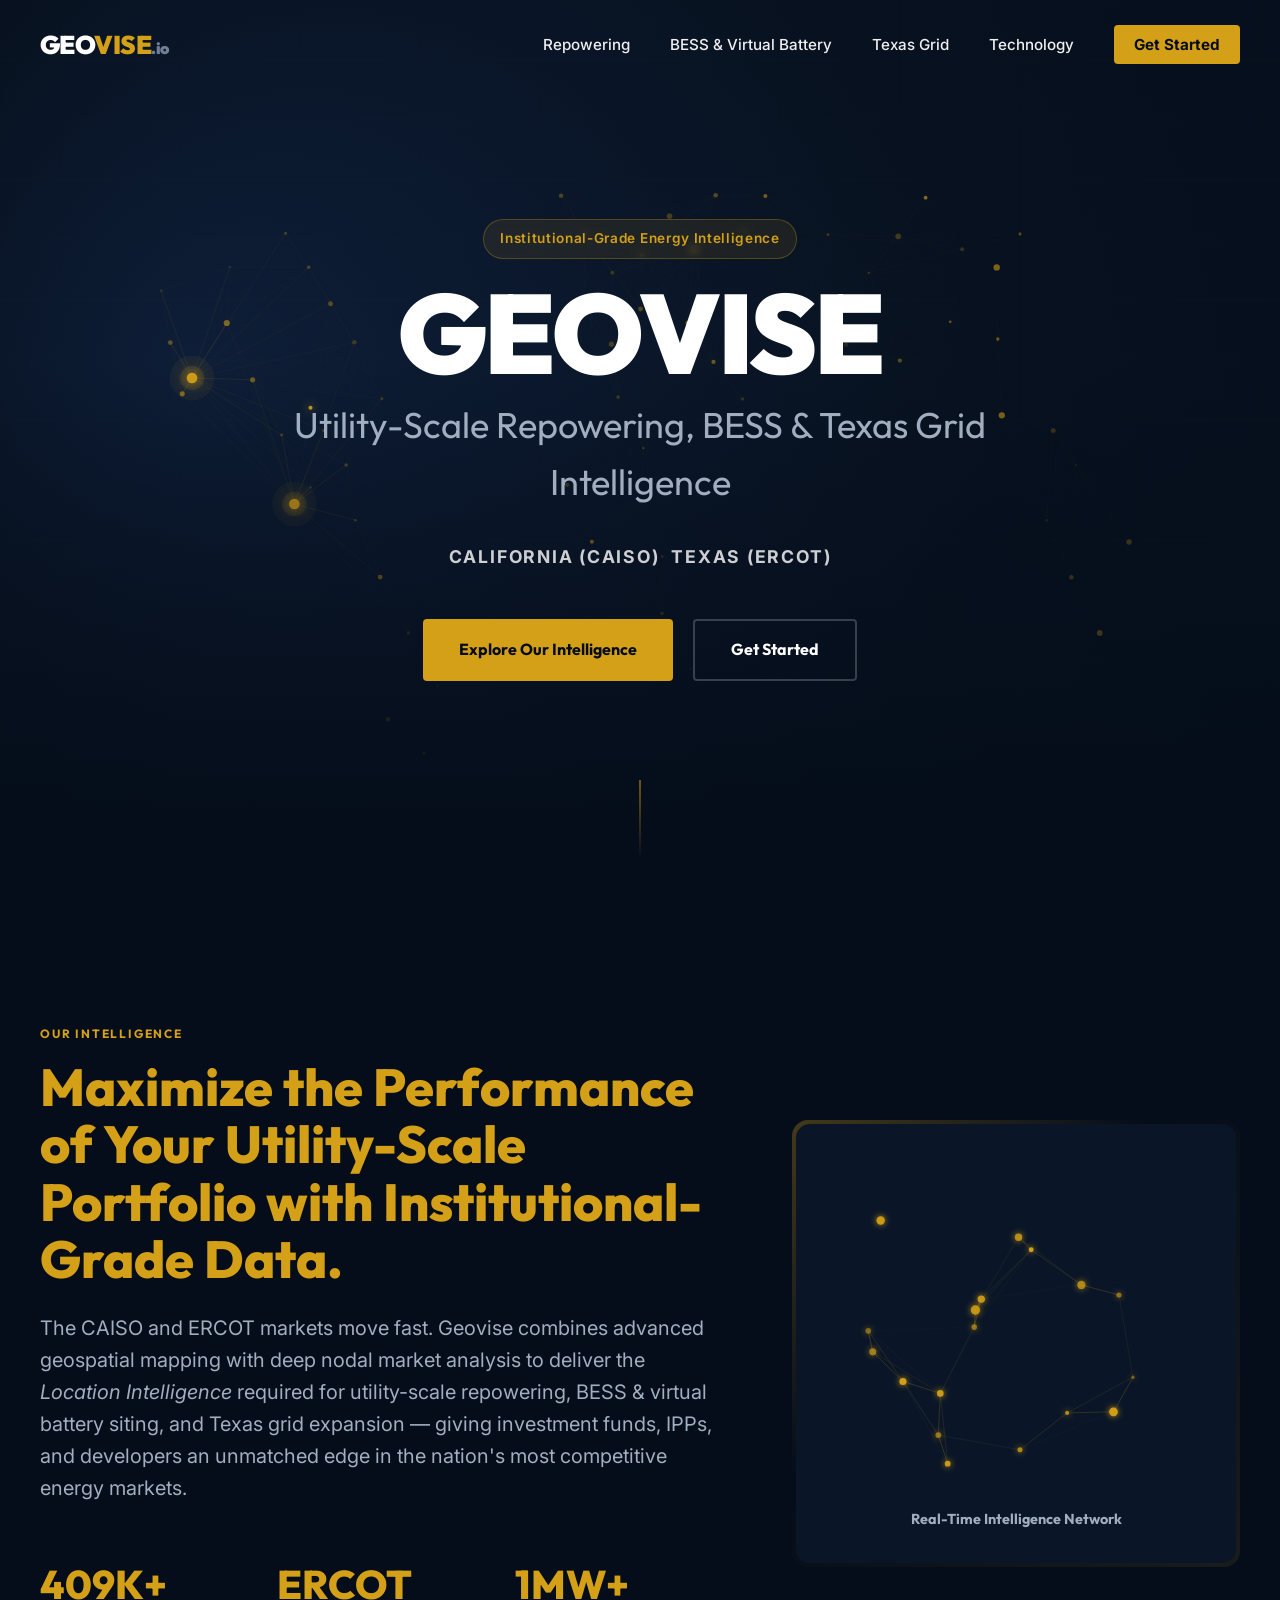
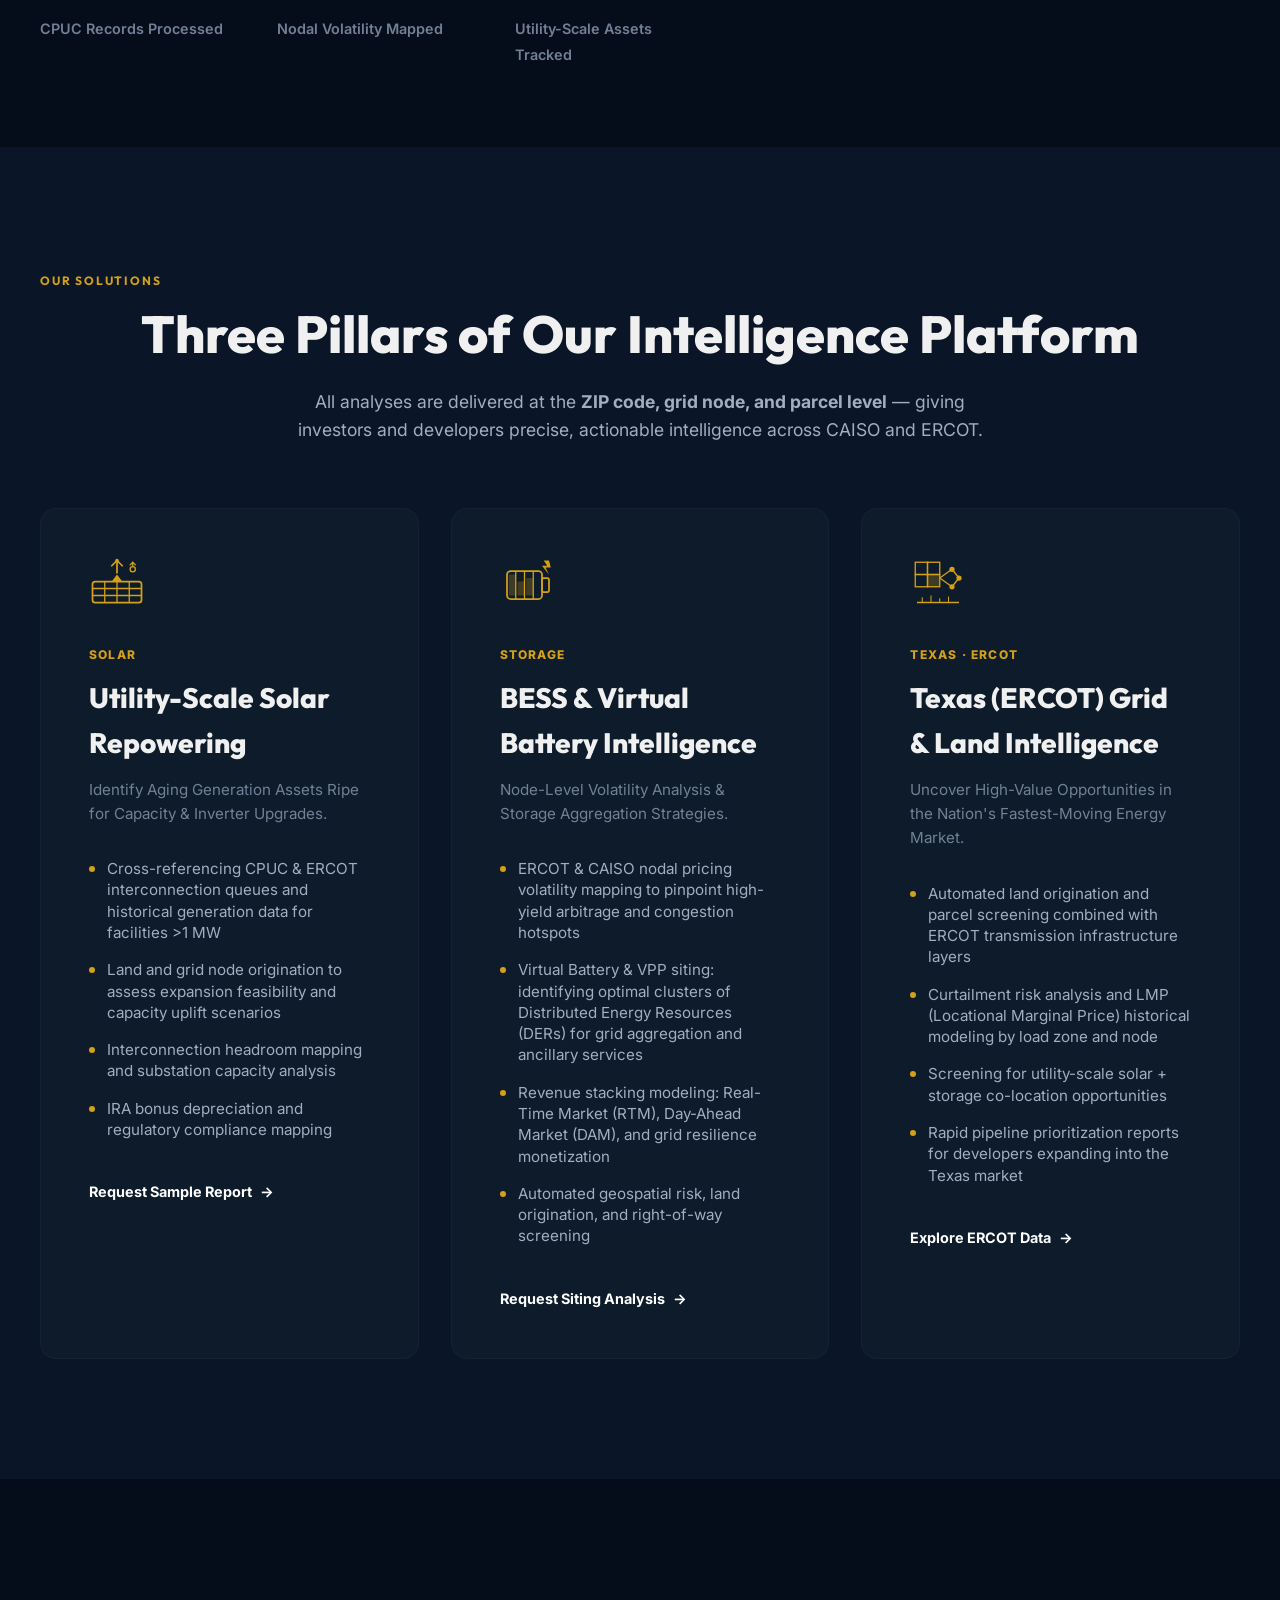
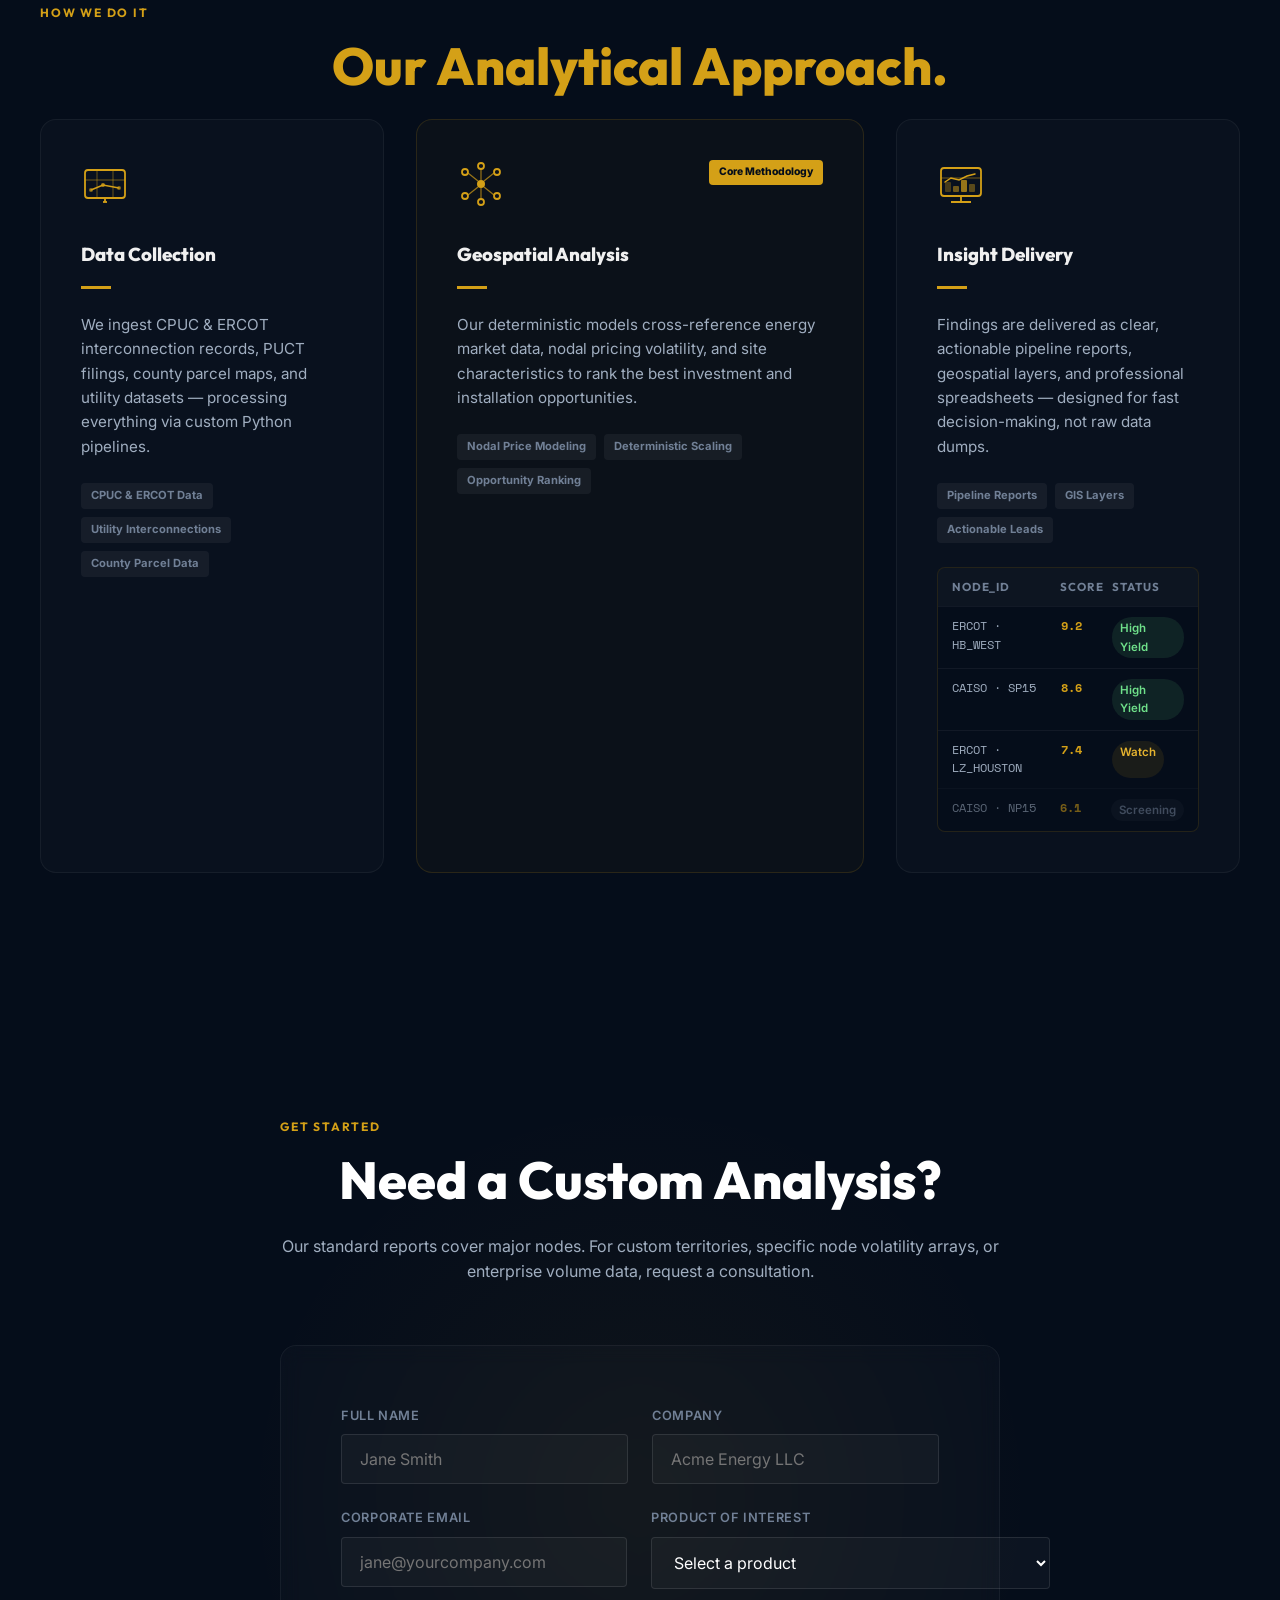
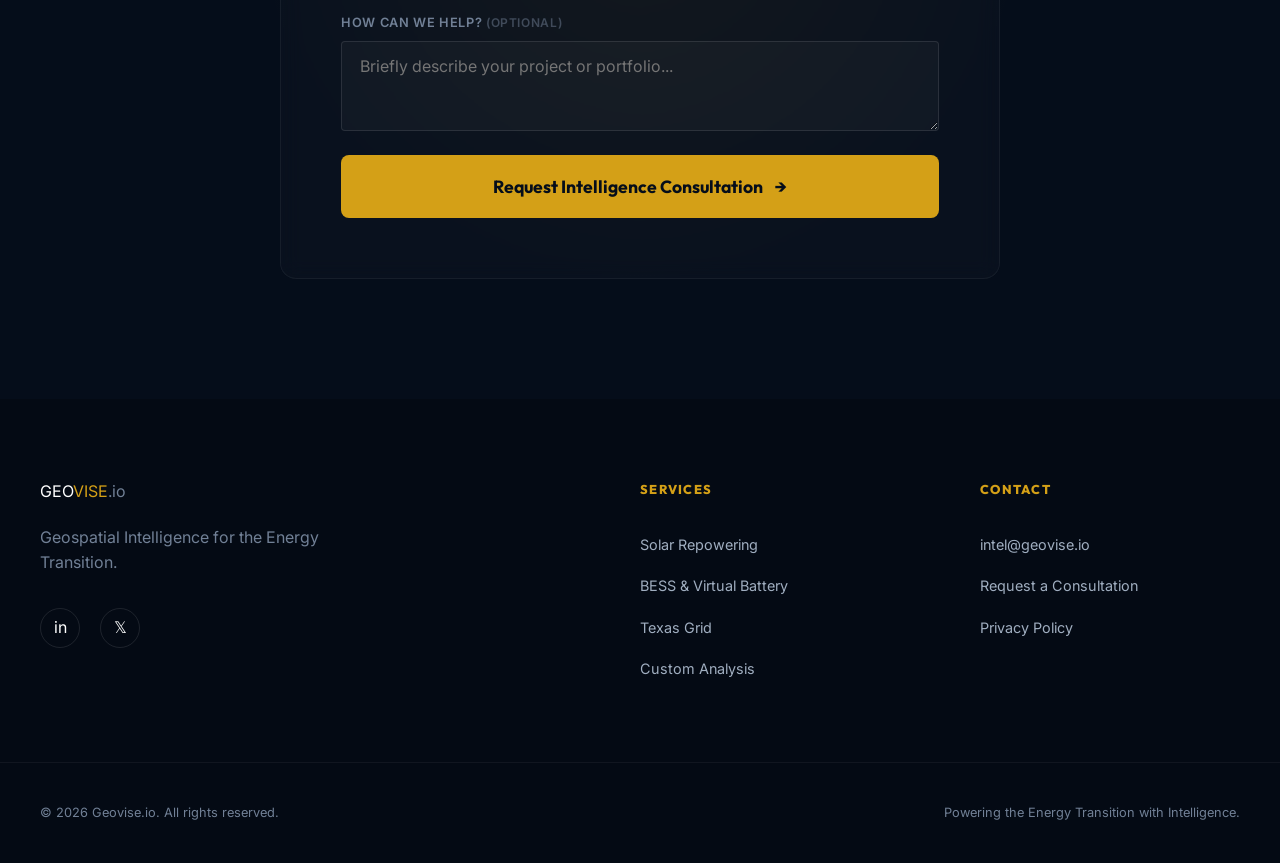
==== commit 6ef91cfa: "Add Google Analytics (GA4) tag to all pages Add the gtag.js snippet (Measurement ID G-W9G2HPWX29) to" ====
--- a/index.html
+++ b/index.html
@@ -1,6 +1,15 @@
 <!DOCTYPE html>
 <html lang="en">
 <head>
+  <!-- Google tag (gtag.js) -->
+  <script async src="https://www.googletagmanager.com/gtag/js?id=G-W9G2HPWX29"></script>
+  <script>
+    window.dataLayer = window.dataLayer || [];
+    function gtag(){dataLayer.push(arguments);}
+    gtag('js', new Date());
+
+    gtag('config', 'G-W9G2HPWX29');
+  </script>
   <meta charset="UTF-8" />
   <meta name="viewport" content="width=device-width, initial-scale=1.0" />
   <title>Geovise.io — Utility-Scale Repowering, BESS & Texas Grid Intelligence</title>
--- a/styles.css
+++ b/styles.css
@@ -749,8 +749,8 @@
   text-align: center;
 }
 .stat-box { display: flex; flex-direction: column; gap: 8px; }
-.stat-val { font-family: var(--font-data); font-size: 2.25rem; font-weight: 700; color: var(--gold); }
-.stat-desc { font-size: 0.85rem; color: var(--gray); line-height: 1.2; }
+.stat-val { font-family: var(--font-data); font-size: clamp(1.5rem, 6vw, 2.25rem); font-weight: 700; color: var(--gold); }
+.stat-desc { font-size: 0.85rem; color: var(--gray); line-height: 1.35; }
 
 .urgency-grid {
   display: grid;
@@ -886,4 +886,36 @@
   .contact-form { padding: 32px 24px; }
   section { padding: 80px 0; }
   .container { padding: 0 24px; }
-}
+
+  .hero-markets { flex-wrap: wrap; row-gap: 8px; }
+
+  /* Stats strips: long values (e.g. "CAISO+ERCOT") need full width to avoid clipping */
+  .stats-strip { grid-template-columns: 1fr; gap: 28px; }
+  .value-stats { grid-template-columns: 1fr; gap: 24px; }
+
+  /* Bump up the smallest text on the site for mobile legibility */
+  .tech-tags li { font-size: 0.8rem; padding: 5px 12px; }
+  .report-mock-header, .report-mock-row { font-size: 0.82rem; padding: 12px 10px; }
+  .mock-status { font-size: 0.78rem; }
+  .stat-desc { font-size: 0.95rem; }
+  .service-subtitle, .service-list li, .tech-body { font-size: 1rem; }
+  .bar-label, .price-feat li { font-size: 1rem; }
+  .sub-tag, .section-label { font-size: 0.8rem; }
+
+  /* Zip/node list: 3 equal columns wrap into an unreadable mess on narrow screens.
+     Stack the label full-width, keep detail + score paired on their own row. */
+  .zip-item {
+    grid-template-columns: 1fr auto;
+    column-gap: 16px;
+    row-gap: 4px;
+    font-size: 0.95rem;
+  }
+  .zip-item span:first-child {
+    grid-column: 1 / -1;
+    color: var(--white);
+    font-size: 1rem;
+    font-weight: 700;
+  }
+  .zip-item span:nth-child(2) { grid-column: 1; grid-row: 2; }
+  .zip-score { grid-column: 2; grid-row: 2; }
+}
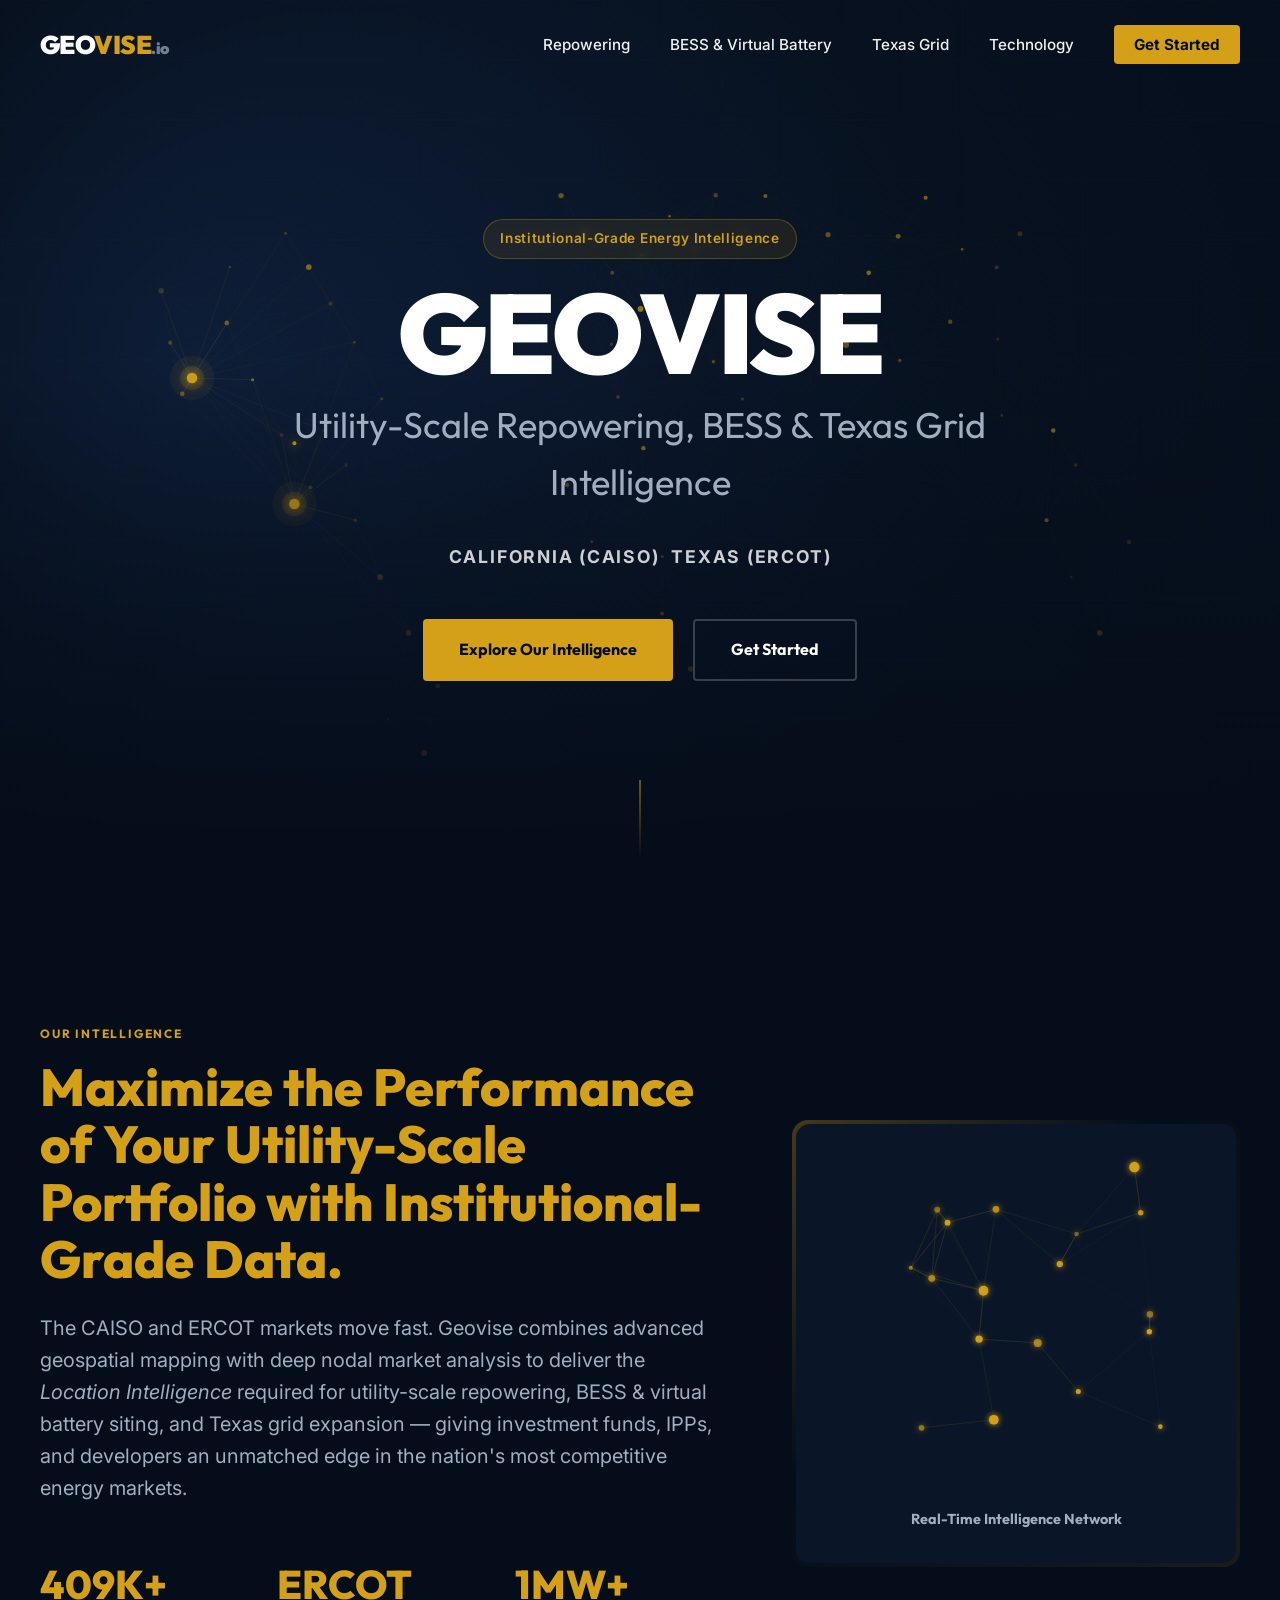
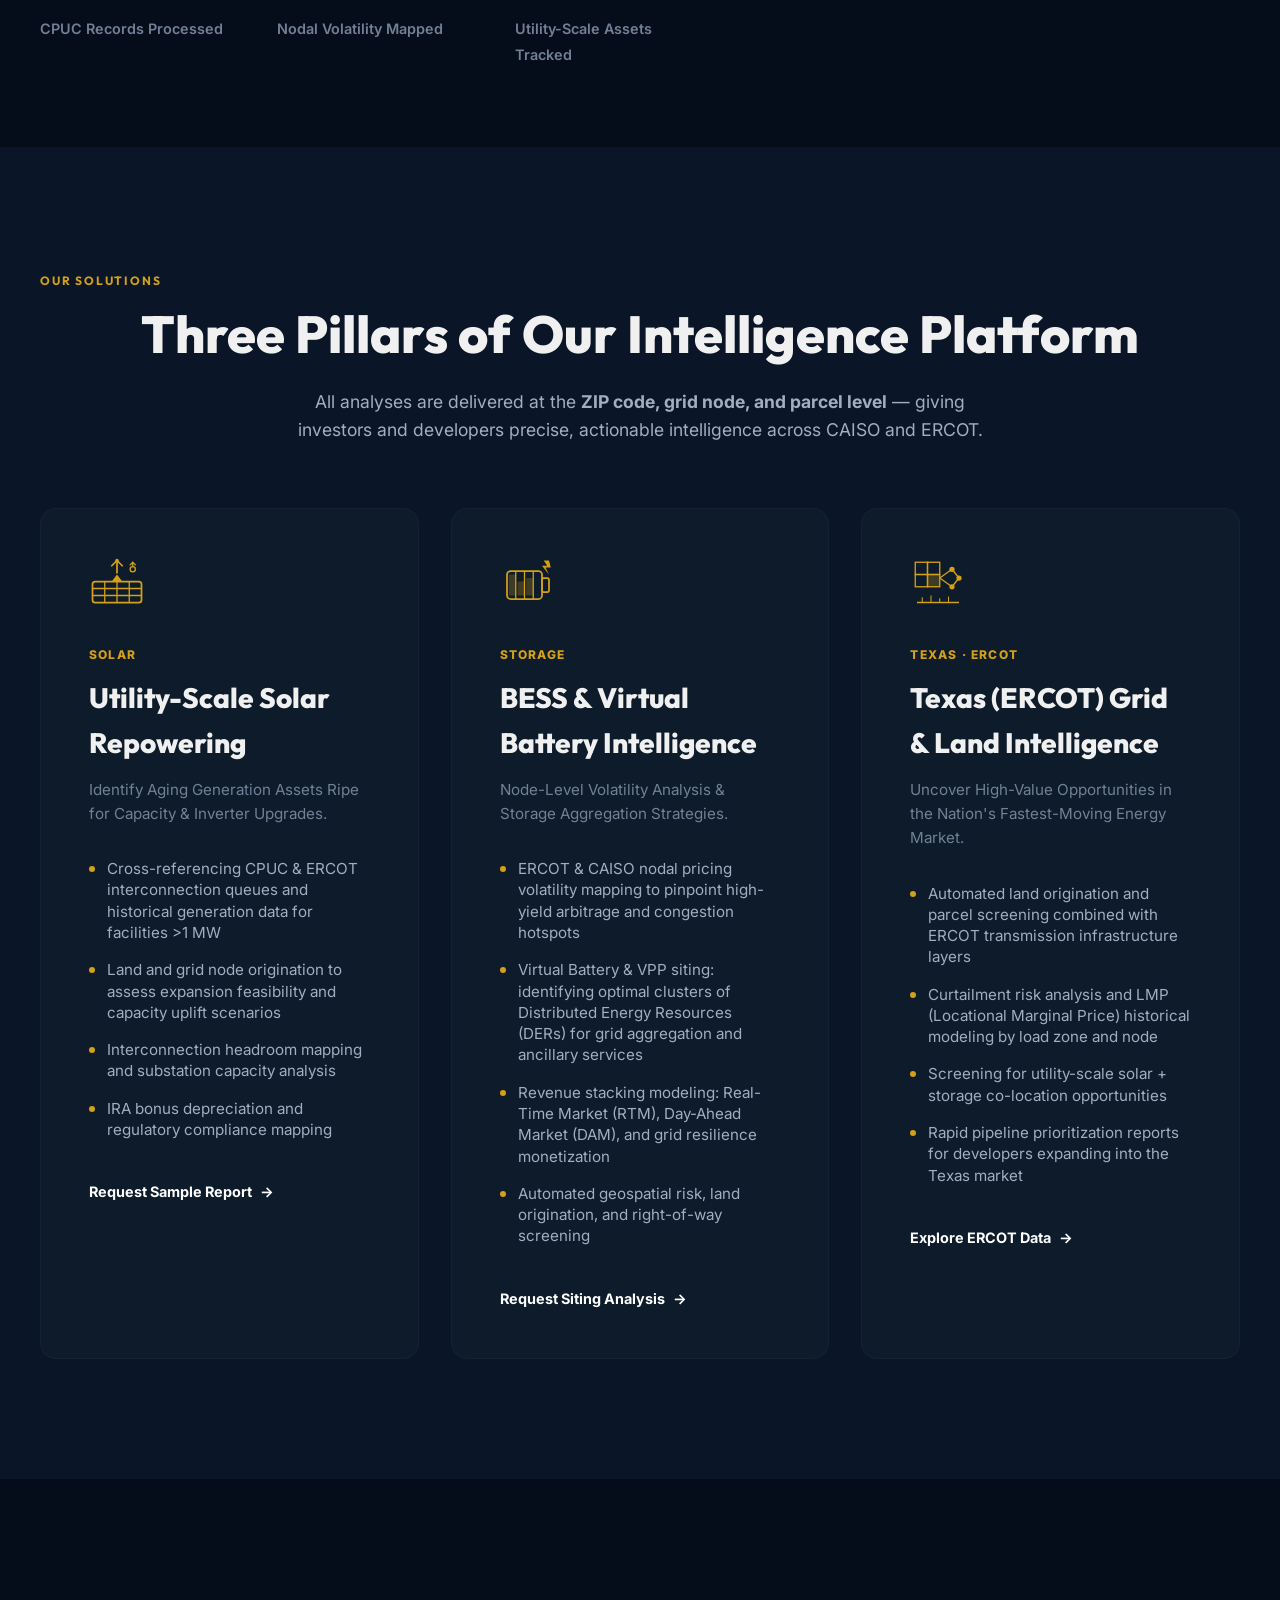
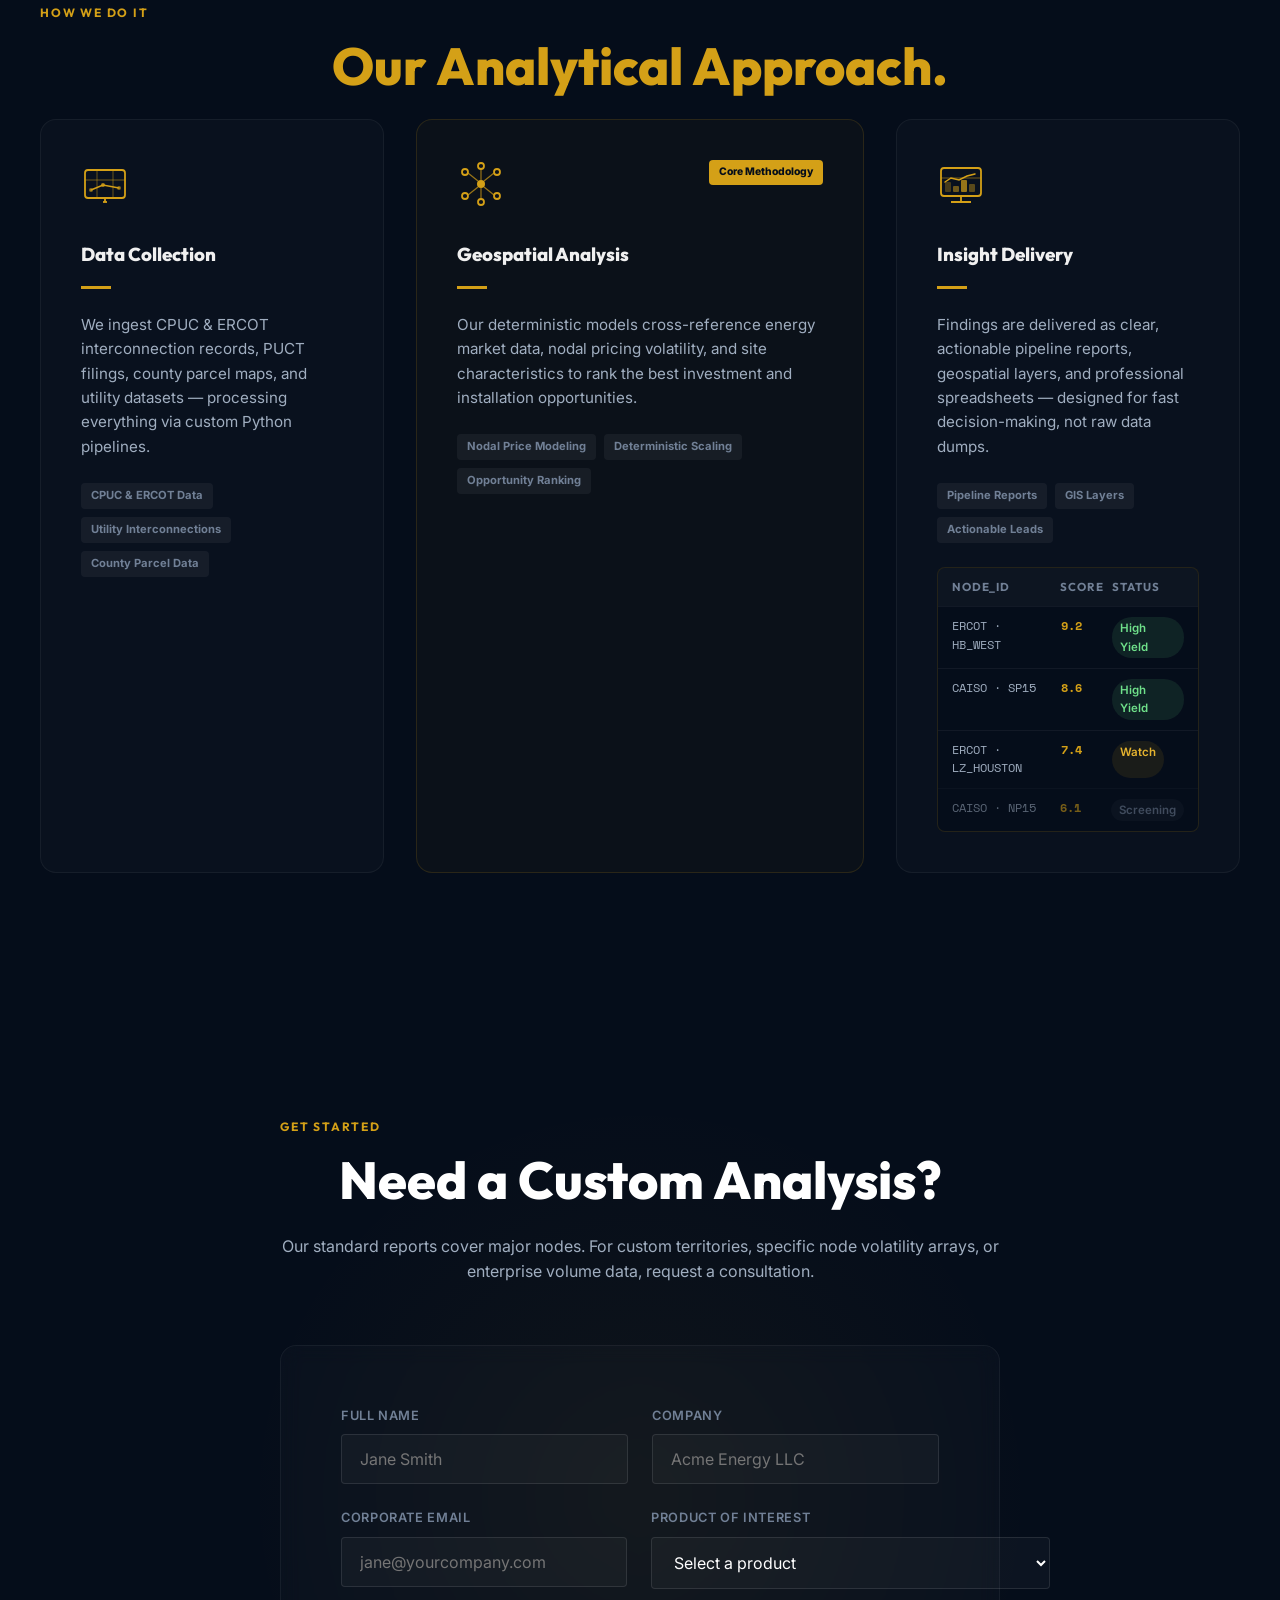
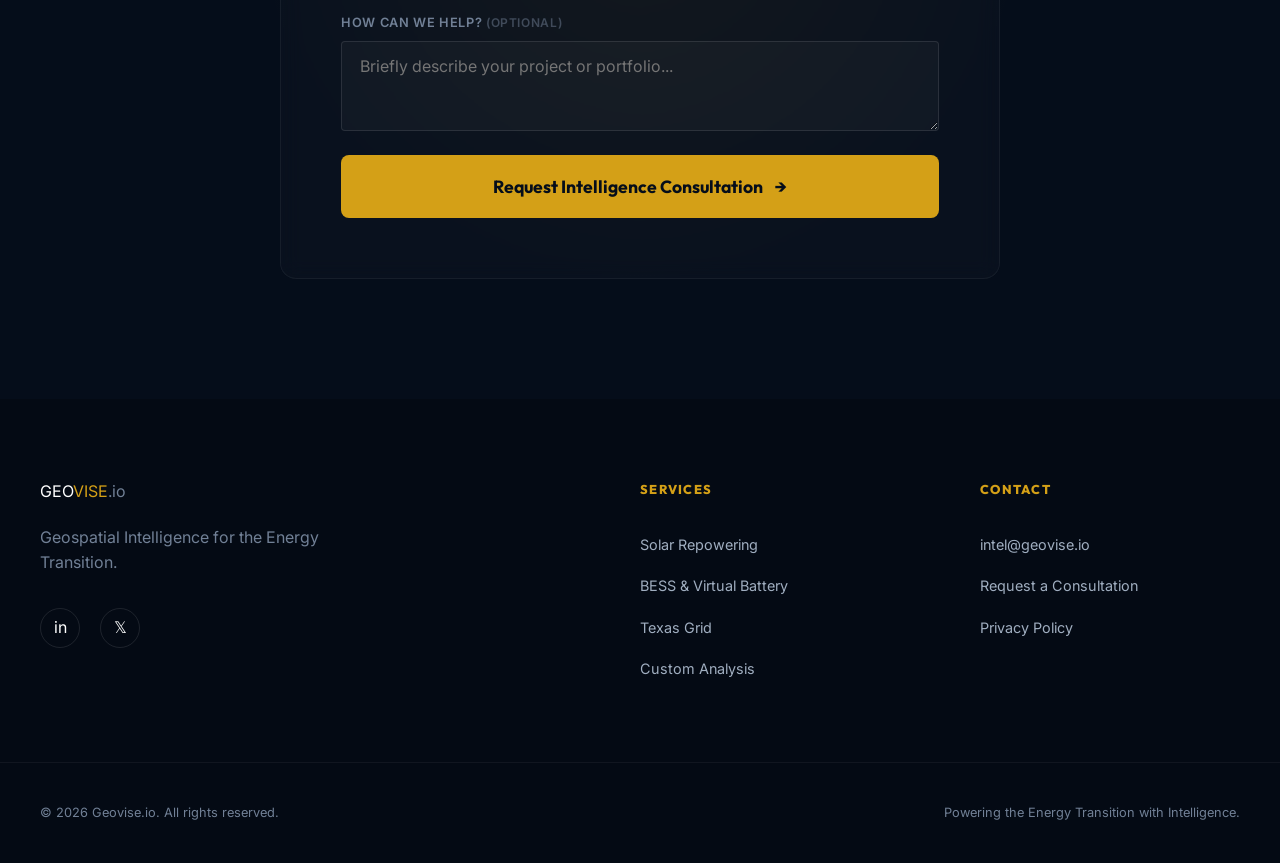
==== commit 6c02a6d6: "Implement SEO audit fixes: canonical domain, conversion tracking, OG/JSON-LD - Fix nginx www.geovise" ====
--- a/index.html
+++ b/index.html
@@ -13,10 +13,34 @@
   <meta charset="UTF-8" />
   <meta name="viewport" content="width=device-width, initial-scale=1.0" />
   <title>Geovise.io — Utility-Scale Repowering, BESS & Texas Grid Intelligence</title>
-  <meta name="description" content="Geovise delivers institutional-grade geospatial and market intelligence for utility-scale solar repowering, BESS & virtual battery siting, and Texas (ERCOT) grid and land origination across CAISO and ERCOT." />
+  <meta name="description" content="Institutional-grade geospatial and market intelligence for utility-scale repowering, BESS siting, and Texas grid origination across CAISO and ERCOT." />
+  <link rel="canonical" href="https://geovise.io/" />
+  <link rel="icon" type="image/svg+xml" href="favicon.svg" />
+
+  <meta property="og:type" content="website" />
+  <meta property="og:site_name" content="Geovise" />
+  <meta property="og:url" content="https://geovise.io/" />
+  <meta property="og:title" content="Geovise.io — Utility-Scale Repowering, BESS & Texas Grid Intelligence" />
+  <meta property="og:description" content="Institutional-grade geospatial and market intelligence for utility-scale repowering, BESS siting, and Texas grid origination across CAISO and ERCOT." />
+  <meta property="og:image" content="https://geovise.io/og-image.png" />
+  <meta name="twitter:card" content="summary_large_image" />
+
+  <script type="application/ld+json">
+  {
+    "@context": "https://schema.org",
+    "@type": "Organization",
+    "name": "Geovise",
+    "url": "https://geovise.io/",
+    "email": "intel@geovise.io",
+    "description": "Institutional-grade geospatial and market intelligence for utility-scale solar repowering, BESS siting, and Texas grid origination across CAISO and ERCOT.",
+    "areaServed": ["California", "Texas"],
+    "sameAs": []
+  }
+  </script>
+
   <link rel="preconnect" href="https://fonts.googleapis.com" />
   <link rel="preconnect" href="https://fonts.gstatic.com" crossorigin />
-  <link href="https://fonts.googleapis.com/css2?family=Outfit:wght@300;400;500;600;700;800;900&family=Inter:wght@300;400;500;600&family=Space+Mono:wght@400;700&display=swap" rel="stylesheet" />
+  <link href="https://fonts.googleapis.com/css2?family=Outfit:wght@400;500;600;700;800;900&family=Inter:wght@400;500;600&family=Space+Mono:wght@400;700&display=swap" rel="stylesheet" />
   <link rel="stylesheet" href="styles.css" />
 </head>
 <body>
@@ -46,8 +70,8 @@
     <div class="hero-overlay"></div>
     <div class="hero-content">
       <div class="hero-badge">Institutional-Grade Energy Intelligence</div>
-      <h1 class="hero-title">GEOVISE</h1>
-      <h2 class="hero-subtitle">Utility-Scale Repowering, BESS &amp; Texas Grid Intelligence</h2>
+      <div class="hero-title" role="presentation">GEOVISE</div>
+      <h1 class="hero-subtitle">Utility-Scale Repowering, BESS &amp; Texas Grid Intelligence</h1>
       <p class="hero-markets">
         <span class="market-tag">California (CAISO)</span>
         <span class="market-tag">Texas (ERCOT)</span>
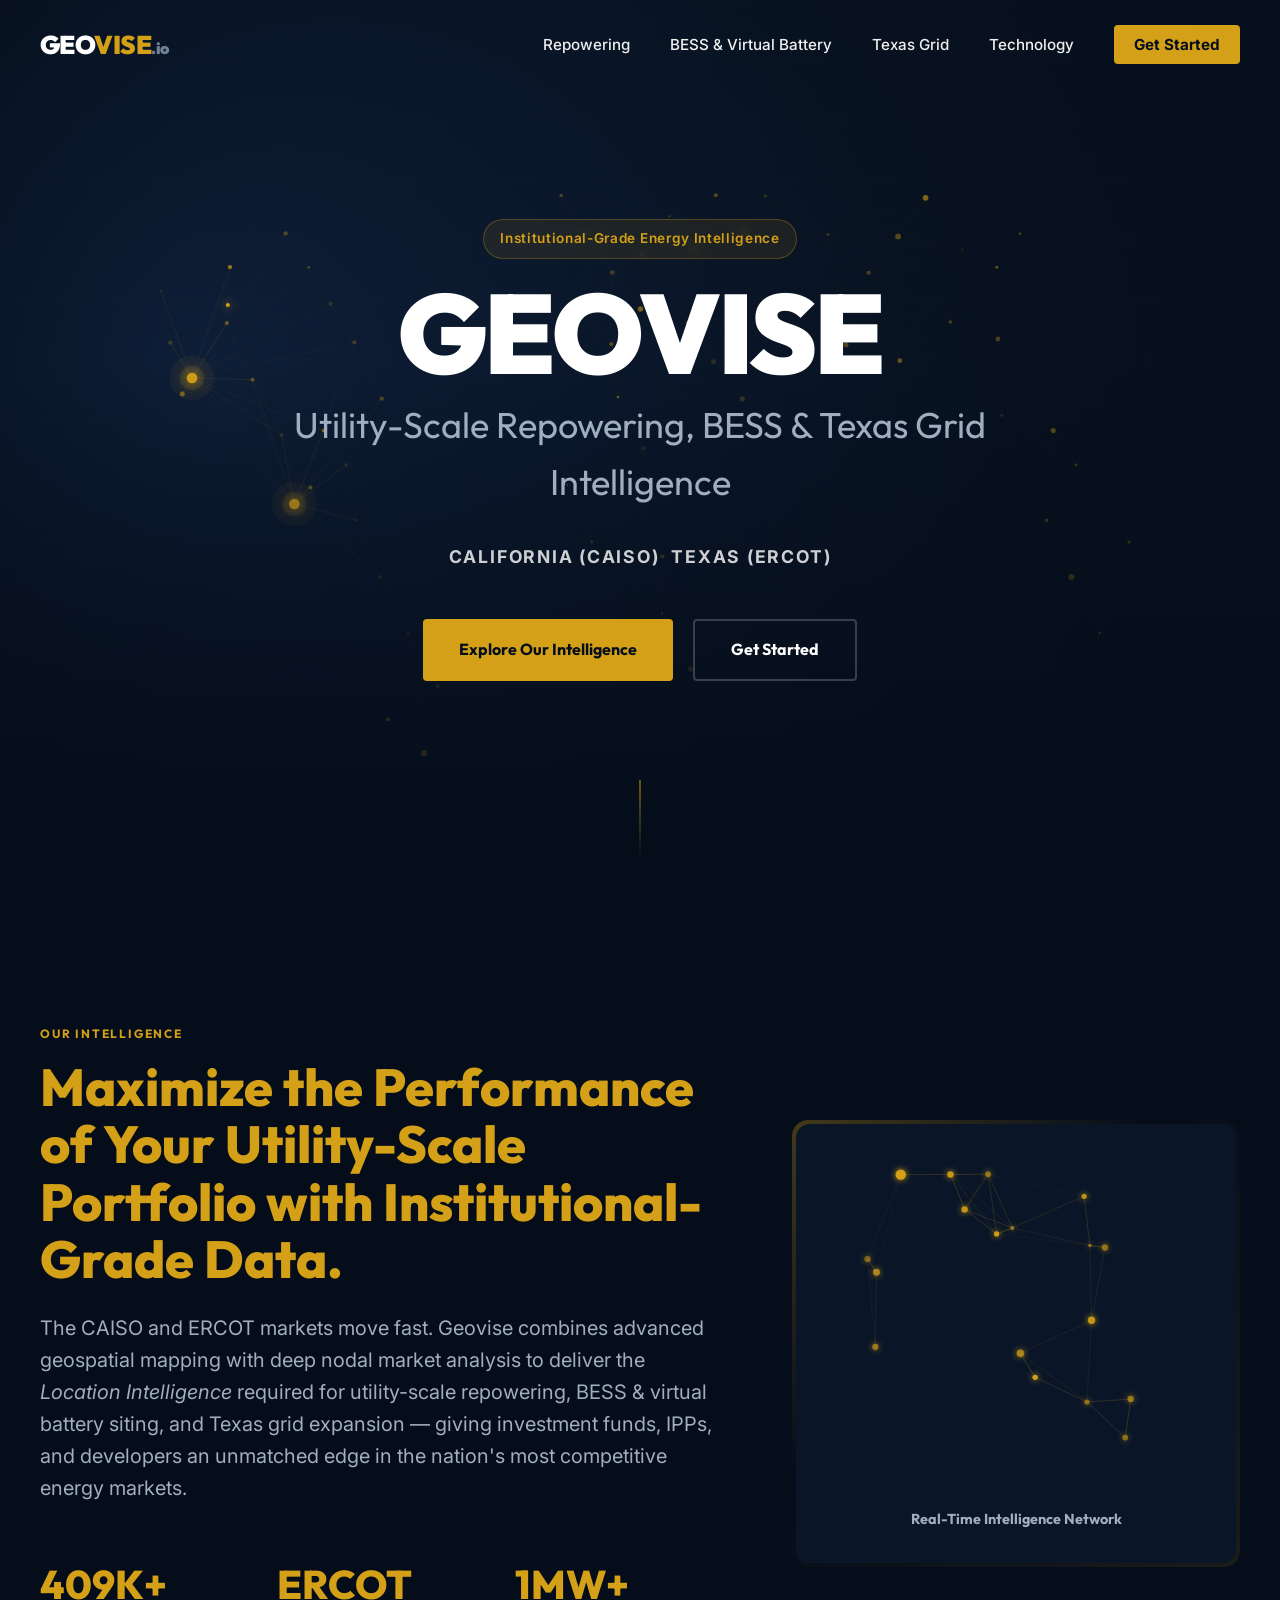
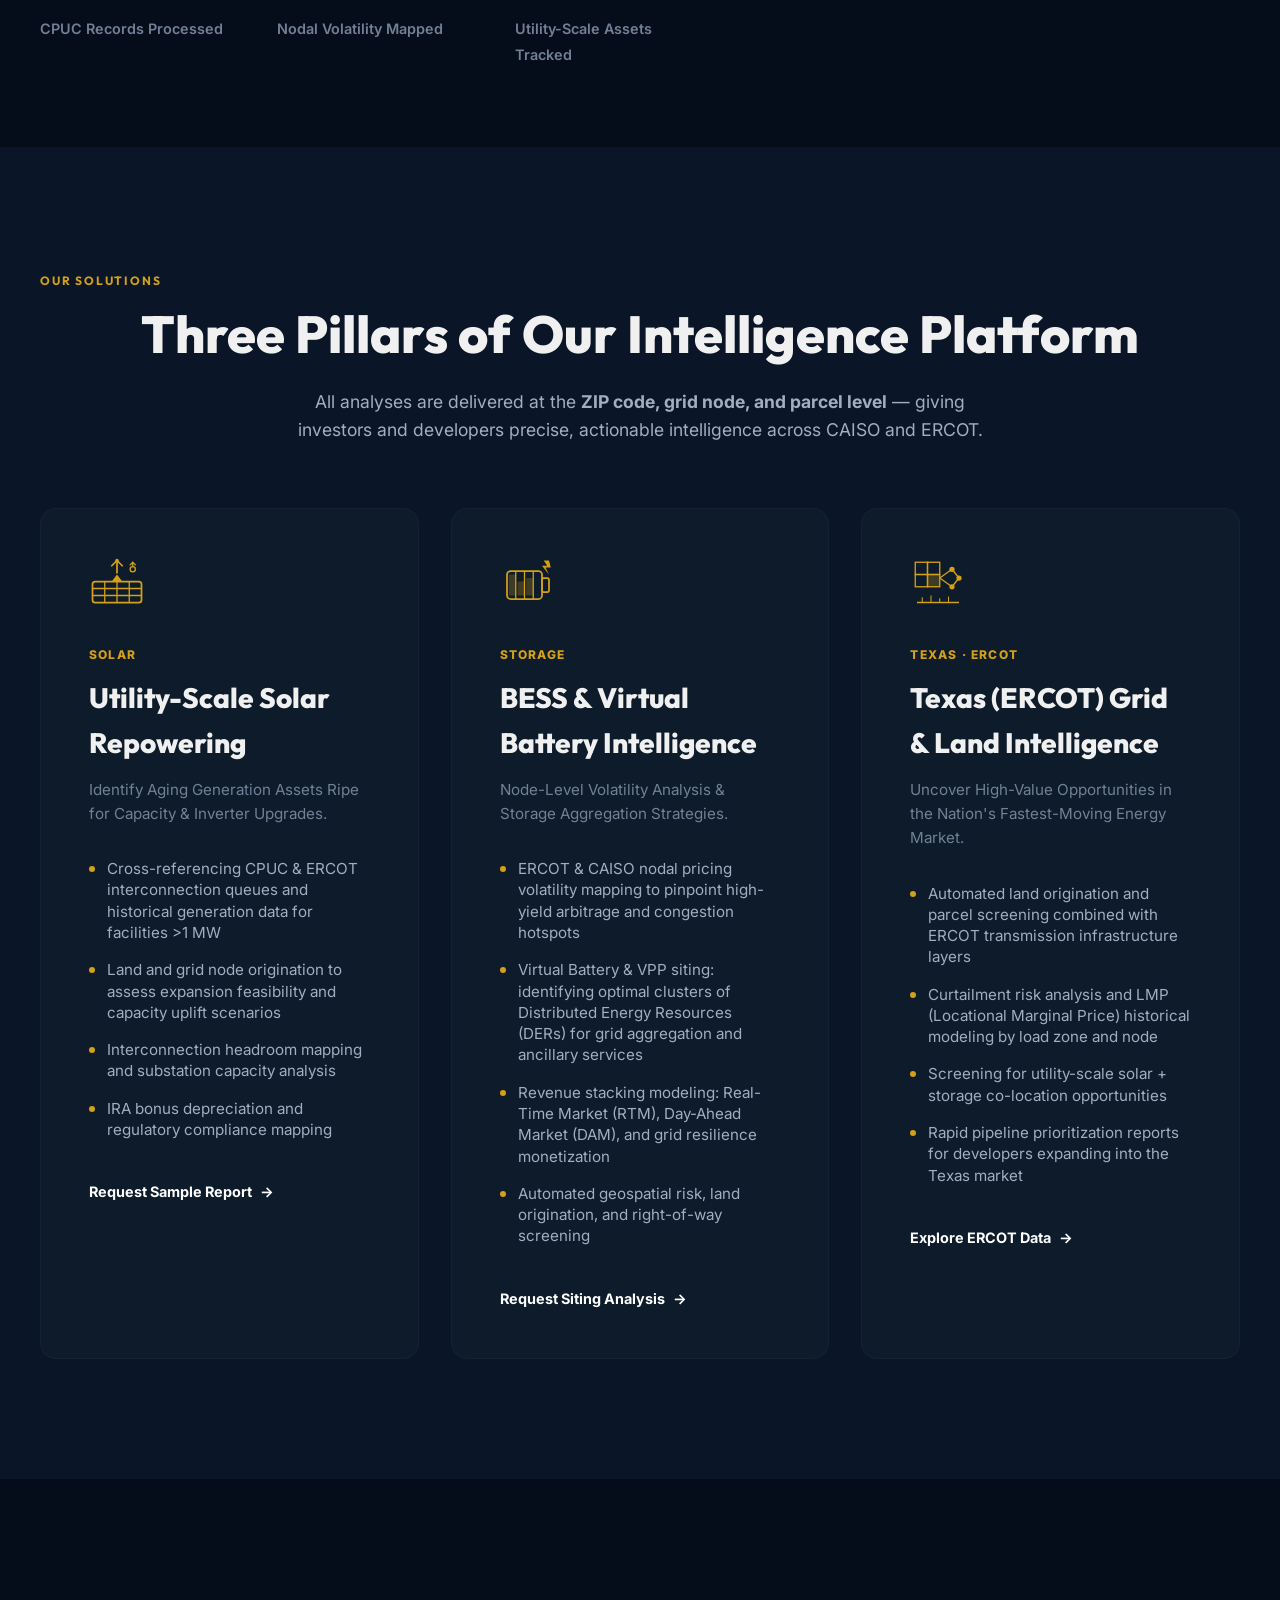
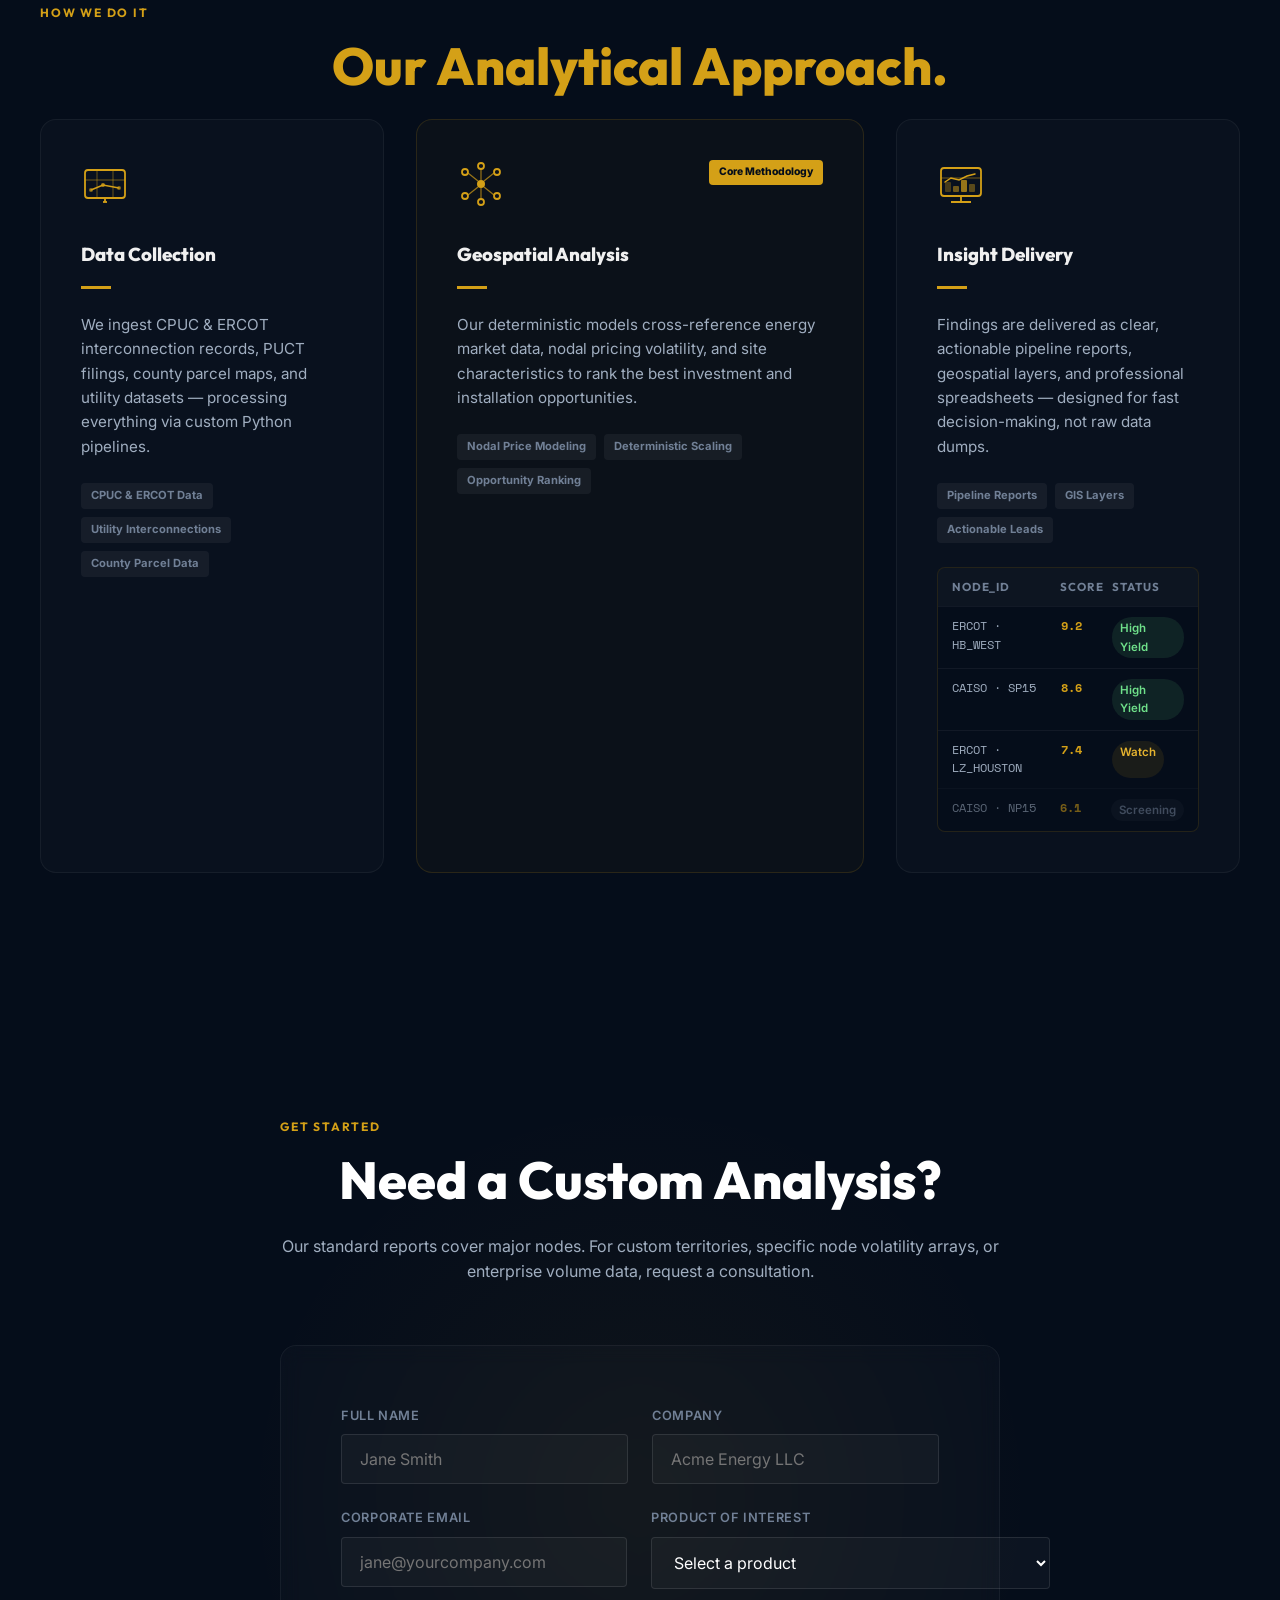
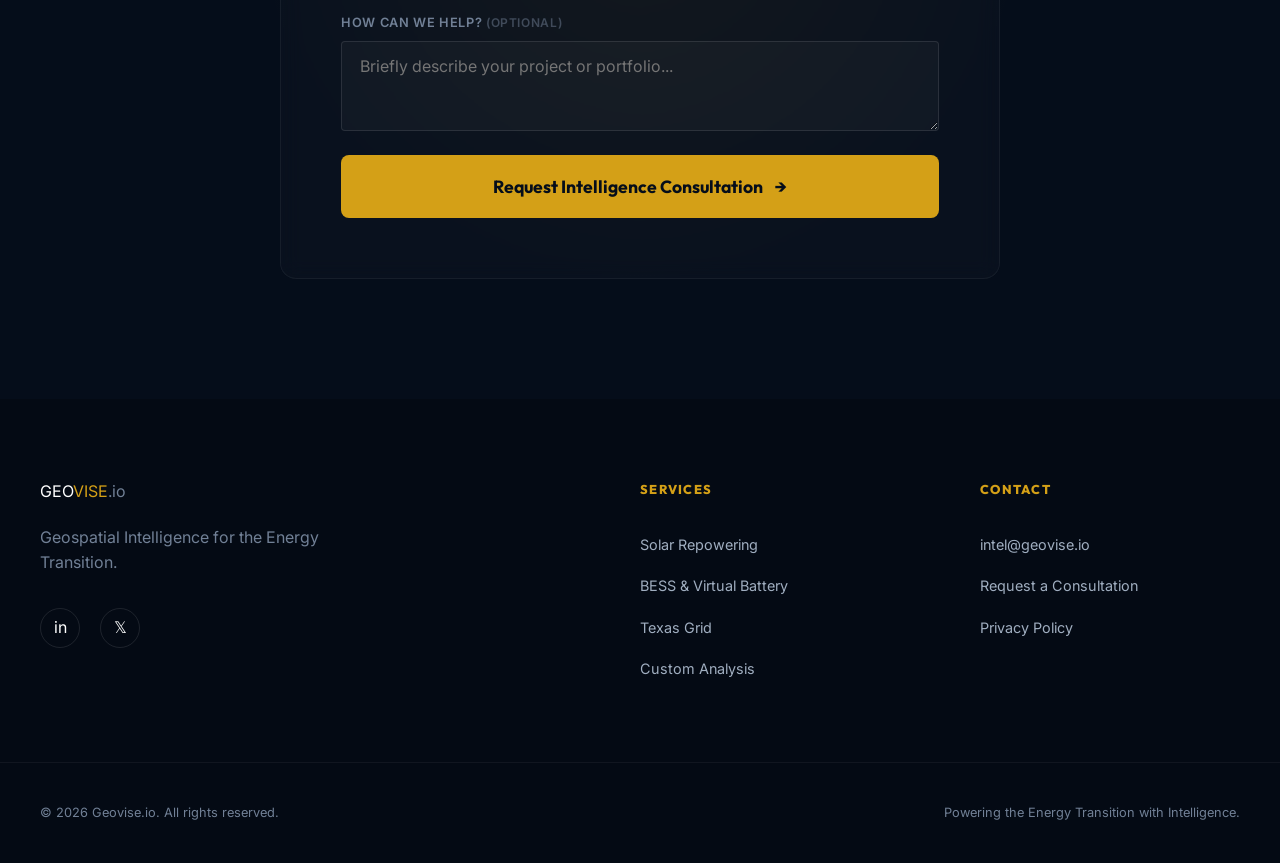
==== commit 77623242: "Complete homepage social meta tags Add og:image dimensions (1200x630) so social platforms render the" ====
--- a/index.html
+++ b/index.html
@@ -23,7 +23,13 @@
   <meta property="og:title" content="Geovise.io — Utility-Scale Repowering, BESS & Texas Grid Intelligence" />
   <meta property="og:description" content="Institutional-grade geospatial and market intelligence for utility-scale repowering, BESS siting, and Texas grid origination across CAISO and ERCOT." />
   <meta property="og:image" content="https://geovise.io/og-image.png" />
+  <meta property="og:image:width" content="1200" />
+  <meta property="og:image:height" content="630" />
   <meta name="twitter:card" content="summary_large_image" />
+  <meta name="twitter:url" content="https://geovise.io/" />
+  <meta name="twitter:title" content="Geovise.io — Utility-Scale Repowering, BESS & Texas Grid Intelligence" />
+  <meta name="twitter:description" content="Institutional-grade geospatial and market intelligence for utility-scale repowering, BESS siting, and Texas grid origination across CAISO and ERCOT." />
+  <meta name="twitter:image" content="https://geovise.io/og-image.png" />
 
   <script type="application/ld+json">
   {
